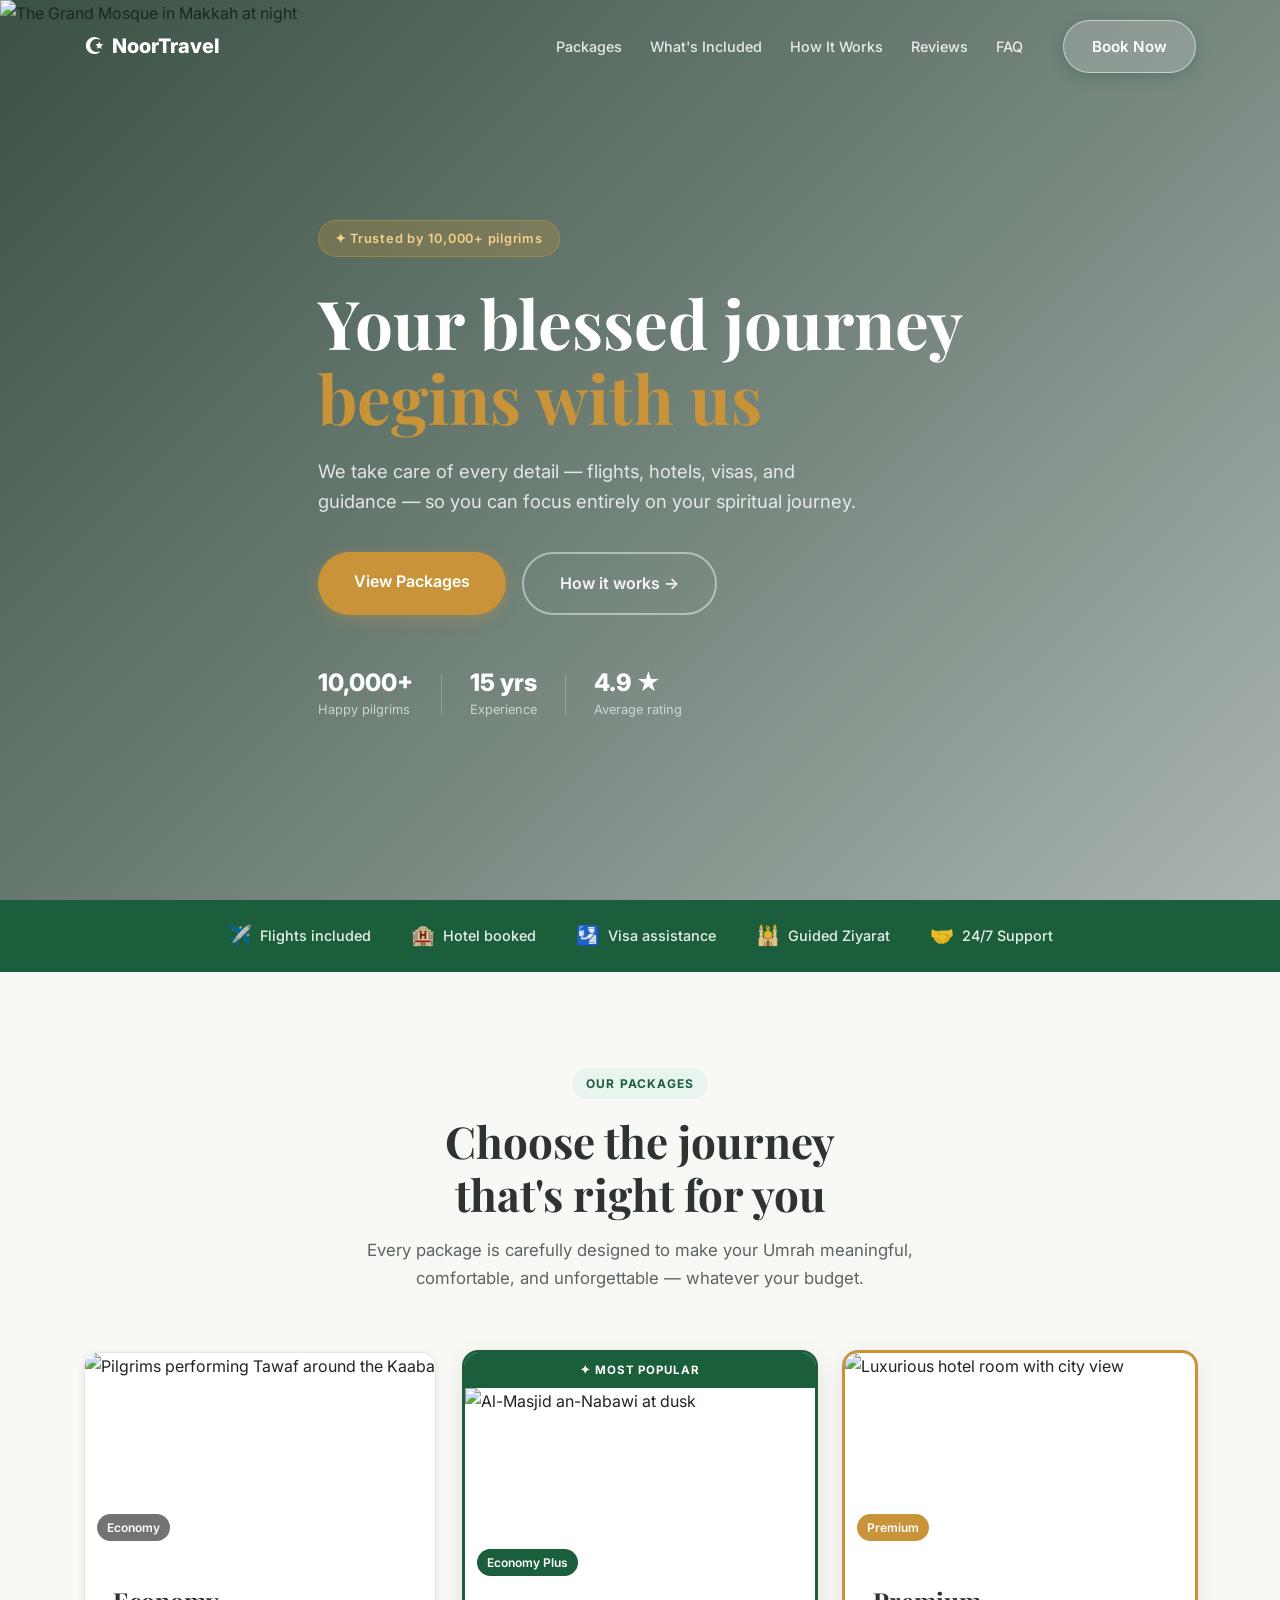
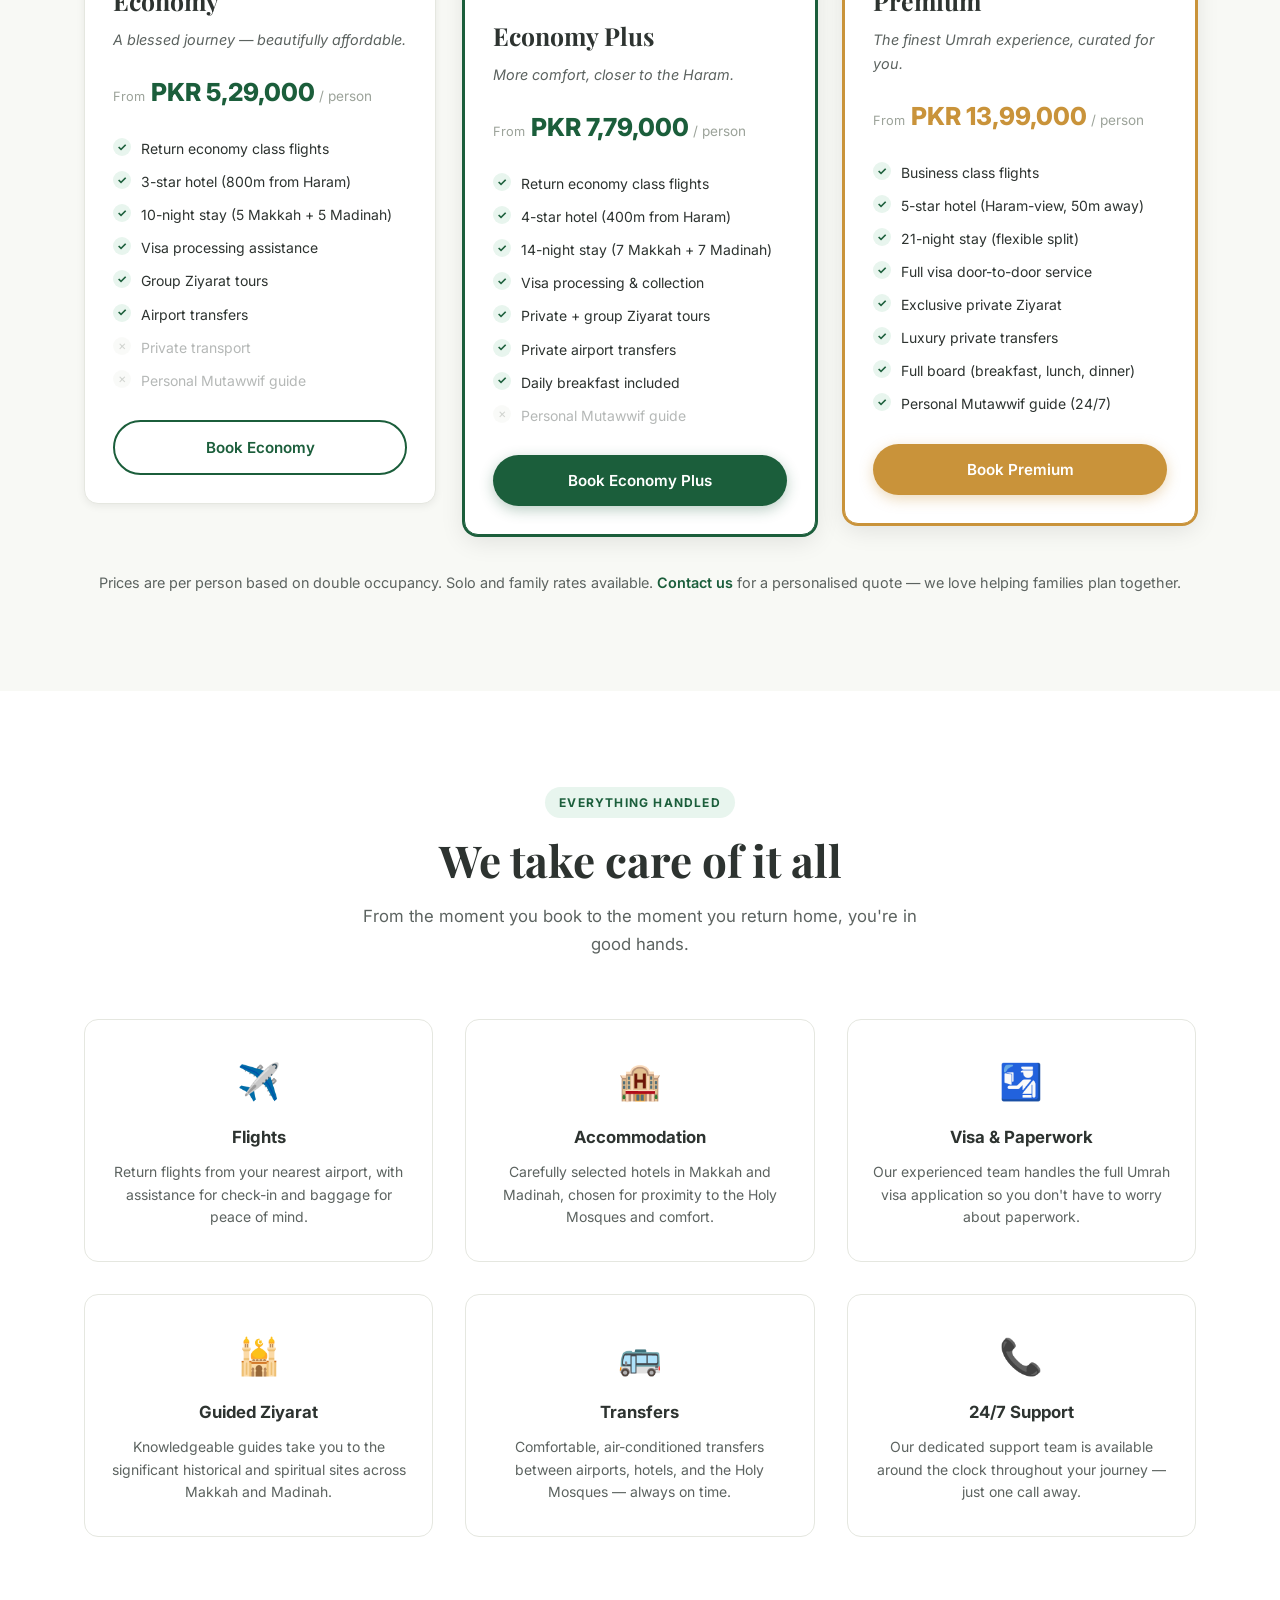
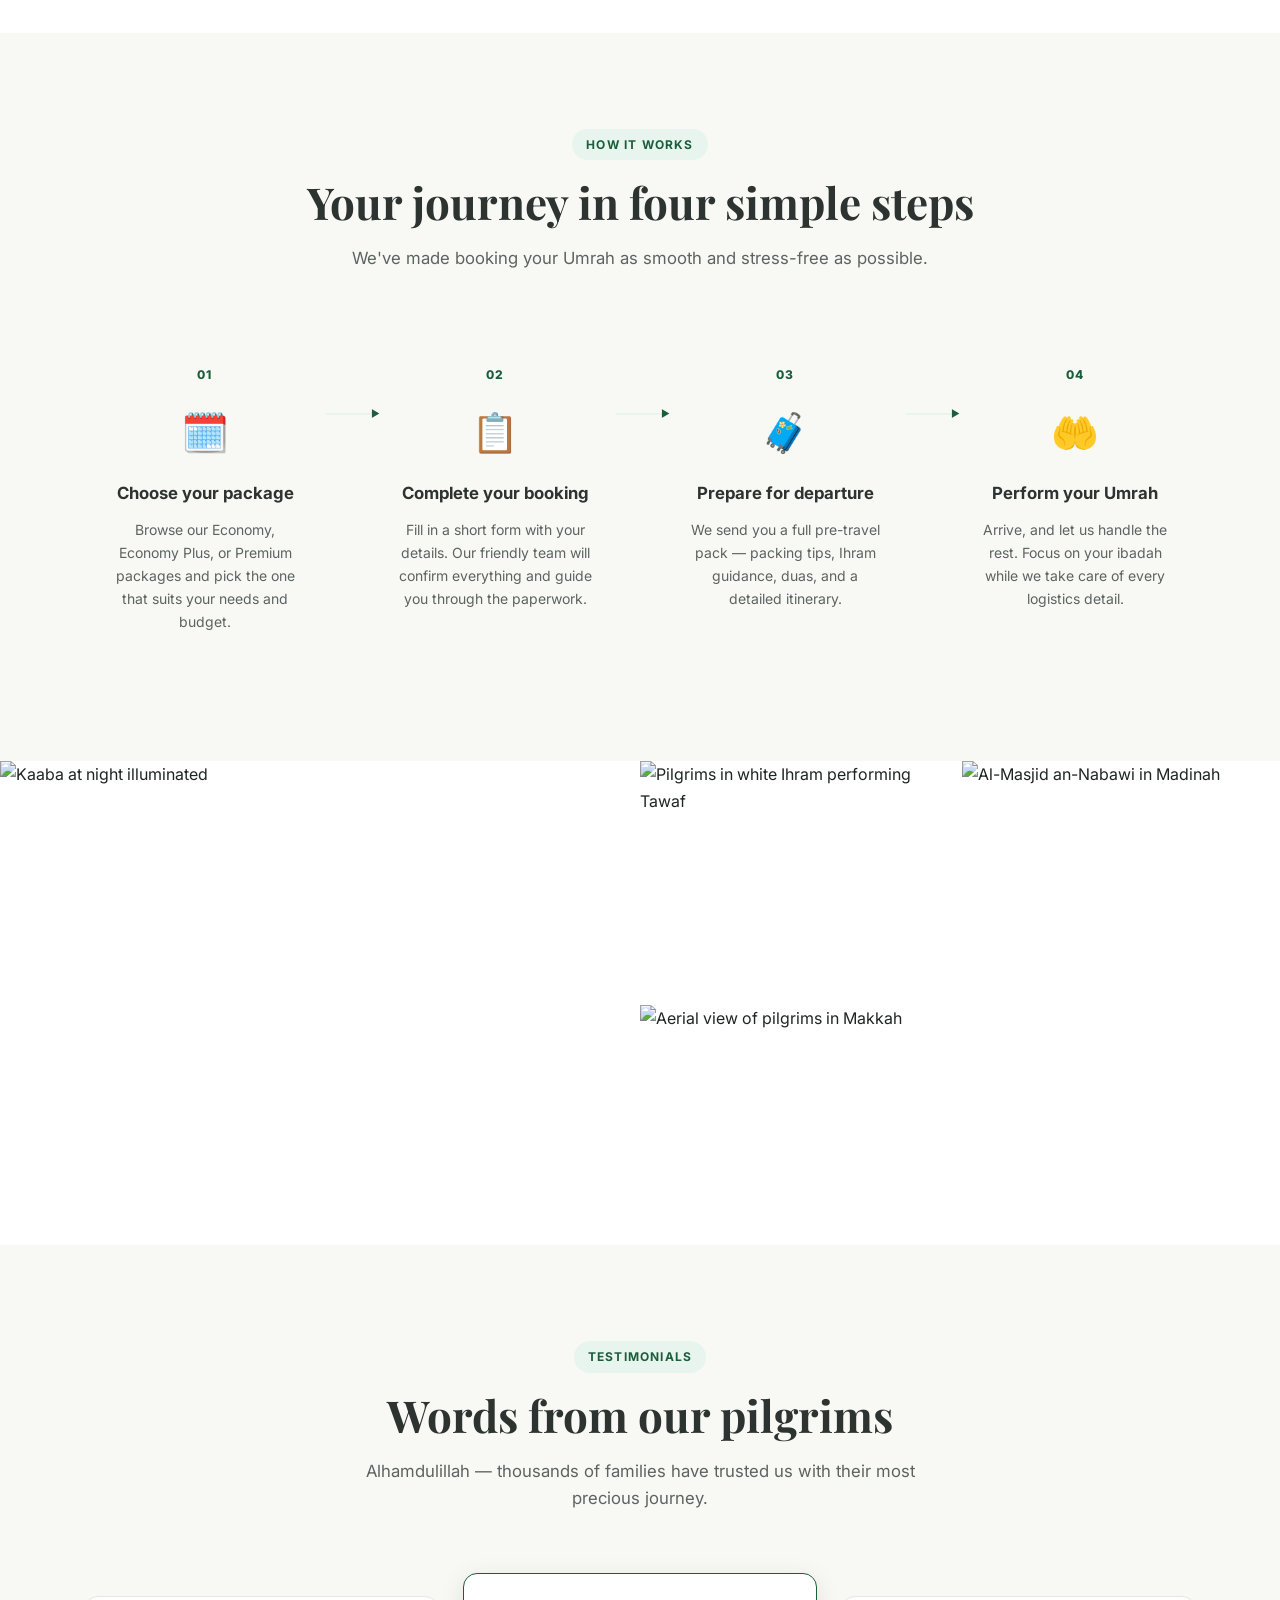
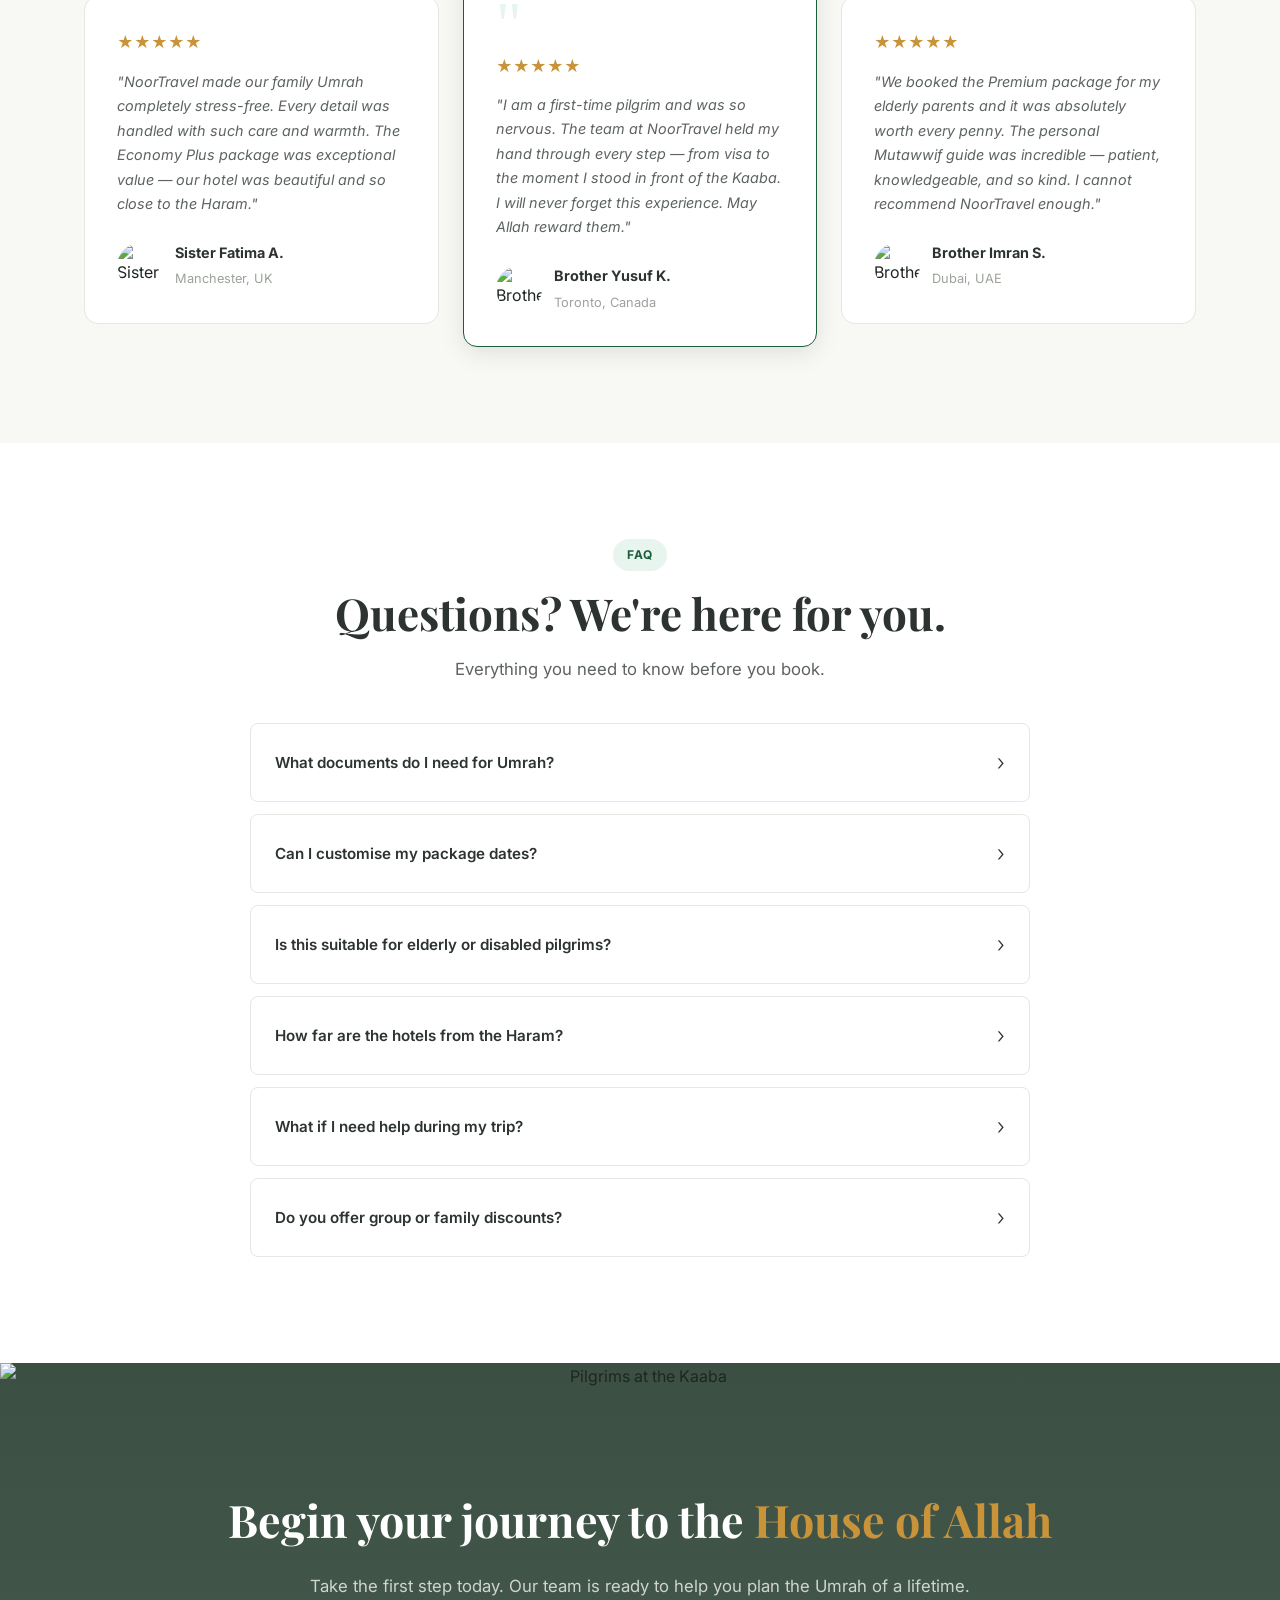
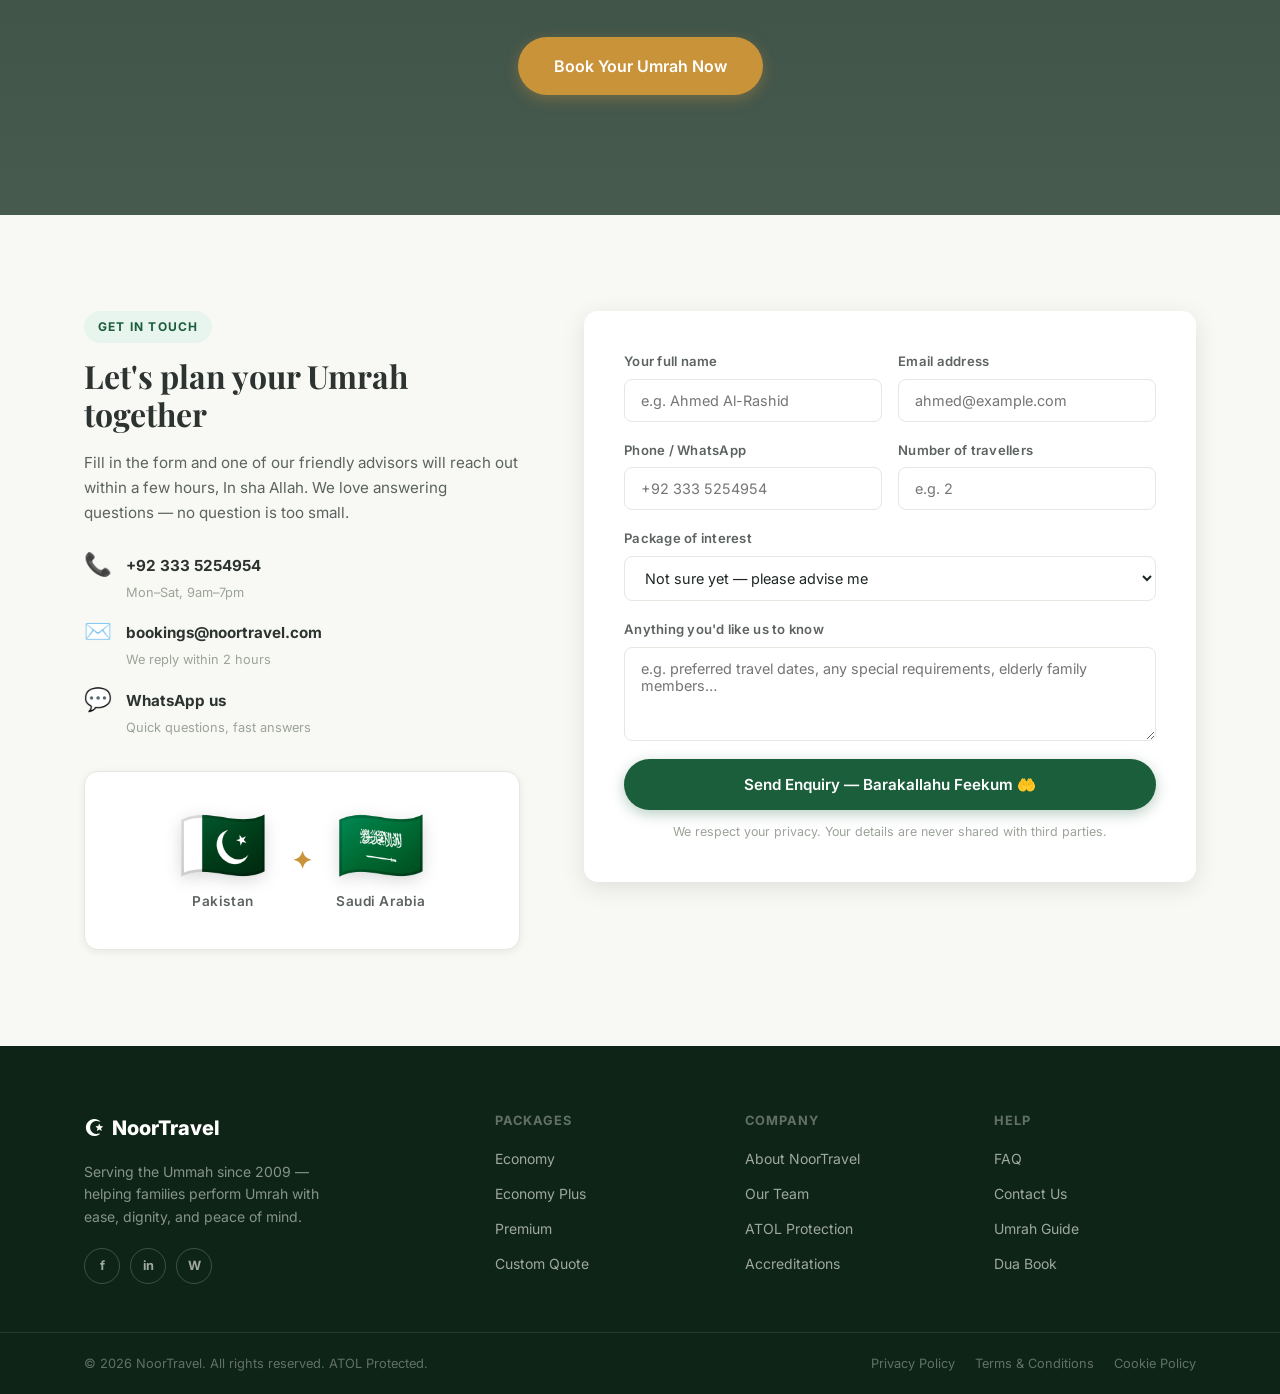
==== index.html @ 915b8c5a "Replace contact image with Pakistani and Saudi flag display https://claude.ai/code/session_01D6C2UbY" ====
<!DOCTYPE html>
<html lang="en">
<head>
  <meta charset="UTF-8" />
  <meta name="viewport" content="width=device-width, initial-scale=1.0" />
  <title>NoorTravel — Umrah Packages</title>
  <link rel="stylesheet" href="styles.css" />
  <link rel="preconnect" href="https://fonts.googleapis.com" />
  <link href="https://fonts.googleapis.com/css2?family=Inter:wght@300;400;500;600;700;800&family=Playfair+Display:wght@600;700&display=swap" rel="stylesheet" />
</head>
<body>

  <!-- ── NAVIGATION ── -->
  <header class="nav-wrapper" id="navbar">
    <nav class="nav container">
      <a href="#" class="logo">
        <span class="logo-icon">☪</span>
        <span class="logo-text">NoorTravel</span>
      </a>
      <ul class="nav-links" id="nav-links">
        <li><a href="#packages">Packages</a></li>
        <li><a href="#included">What's Included</a></li>
        <li><a href="#how-it-works">How It Works</a></li>
        <li><a href="#testimonials">Reviews</a></li>
        <li><a href="#faq">FAQ</a></li>
      </ul>
      <a href="#contact" class="btn btn-primary nav-cta">Book Now</a>
      <button class="hamburger" id="hamburger" aria-label="Open menu">
        <span></span><span></span><span></span>
      </button>
    </nav>
  </header>

  <!-- ── HERO ── -->
  <section class="hero">
    <div class="hero-overlay"></div>
    <img
      src="https://images.unsplash.com/photo-1564769625905-50e93615e769?w=1600&auto=format&fit=crop&q=85"
      alt="The Grand Mosque in Makkah at night"
      class="hero-bg-img"
    />
    <div class="container hero-content">
      <div class="hero-badge">✦ Trusted by 10,000+ pilgrims</div>
      <h1 class="hero-title">
        Your blessed journey <br />
        <span class="gold-text">begins with us</span>
      </h1>
      <p class="hero-sub">
        We take care of every detail — flights, hotels, visas, and guidance —
        so you can focus entirely on your spiritual journey.
      </p>
      <div class="hero-actions">
        <a href="#packages" class="btn btn-gold btn-large">View Packages</a>
        <a href="#how-it-works" class="btn btn-ghost-white btn-large">How it works →</a>
      </div>
      <div class="hero-stats">
        <div class="stat">
          <strong>10,000+</strong>
          <span>Happy pilgrims</span>
        </div>
        <div class="stat-divider"></div>
        <div class="stat">
          <strong>15 yrs</strong>
          <span>Experience</span>
        </div>
        <div class="stat-divider"></div>
        <div class="stat">
          <strong>4.9 ★</strong>
          <span>Average rating</span>
        </div>
      </div>
    </div>
  </section>

  <!-- ── REASSURANCE STRIP ── -->
  <div class="reassurance-bar">
    <div class="container reassurance-inner">
      <div class="r-item">
        <span class="r-icon">✈️</span>
        <span>Flights included</span>
      </div>
      <div class="r-item">
        <span class="r-icon">🏨</span>
        <span>Hotel booked</span>
      </div>
      <div class="r-item">
        <span class="r-icon">🛂</span>
        <span>Visa assistance</span>
      </div>
      <div class="r-item">
        <span class="r-icon">🕌</span>
        <span>Guided Ziyarat</span>
      </div>
      <div class="r-item">
        <span class="r-icon">🤝</span>
        <span>24/7 Support</span>
      </div>
    </div>
  </div>

  <!-- ── PACKAGES ── -->
  <section id="packages" class="section packages-section">
    <div class="container">
      <div class="section-header">
        <div class="section-badge">Our Packages</div>
        <h2 class="section-title">Choose the journey <br />that's right for you</h2>
        <p class="section-sub">
          Every package is carefully designed to make your Umrah meaningful,
          comfortable, and unforgettable — whatever your budget.
        </p>
      </div>

      <div class="cards">

        <!-- ECONOMY -->
        <div class="card" id="economy-card">
          <div class="card-image-wrap">
            <img
              src="https://images.unsplash.com/photo-1537944434965-cf4679d1a598?w=700&auto=format&fit=crop&q=80"
              alt="Pilgrims performing Tawaf around the Kaaba"
              class="card-img"
            />
            <div class="card-img-label">Economy</div>
          </div>
          <div class="card-body">
            <h3 class="plan-name">Economy</h3>
            <p class="plan-tagline">A blessed journey — beautifully affordable.</p>
            <div class="price-wrap">
              <span class="price-from">From</span>
              <span class="price">PKR 5,29,000</span>
              <span class="price-per">/ person</span>
            </div>
            <ul class="features">
              <li class="feat feat-yes">Return economy class flights</li>
              <li class="feat feat-yes">3-star hotel (800m from Haram)</li>
              <li class="feat feat-yes">10-night stay (5 Makkah + 5 Madinah)</li>
              <li class="feat feat-yes">Visa processing assistance</li>
              <li class="feat feat-yes">Group Ziyarat tours</li>
              <li class="feat feat-yes">Airport transfers</li>
              <li class="feat feat-no">Private transport</li>
              <li class="feat feat-no">Personal Mutawwif guide</li>
            </ul>
            <a href="#contact" class="btn btn-outline btn-full" data-plan="Economy">Book Economy</a>
          </div>
        </div>

        <!-- ECONOMY PLUS -->
        <div class="card card-popular" id="economy-plus-card">
          <div class="popular-badge">✦ Most Popular</div>
          <div class="card-image-wrap">
            <img
              src="https://images.unsplash.com/photo-1542816417-0983c9c9ad53?w=700&auto=format&fit=crop&q=80"
              alt="Al-Masjid an-Nabawi at dusk"
              class="card-img"
            />
            <div class="card-img-label popular-label">Economy Plus</div>
          </div>
          <div class="card-body">
            <h3 class="plan-name">Economy Plus</h3>
            <p class="plan-tagline">More comfort, closer to the Haram.</p>
            <div class="price-wrap">
              <span class="price-from">From</span>
              <span class="price">PKR 7,79,000</span>
              <span class="price-per">/ person</span>
            </div>
            <ul class="features">
              <li class="feat feat-yes">Return economy class flights</li>
              <li class="feat feat-yes">4-star hotel (400m from Haram)</li>
              <li class="feat feat-yes">14-night stay (7 Makkah + 7 Madinah)</li>
              <li class="feat feat-yes">Visa processing &amp; collection</li>
              <li class="feat feat-yes">Private + group Ziyarat tours</li>
              <li class="feat feat-yes">Private airport transfers</li>
              <li class="feat feat-yes">Daily breakfast included</li>
              <li class="feat feat-no">Personal Mutawwif guide</li>
            </ul>
            <a href="#contact" class="btn btn-primary btn-full" data-plan="Economy Plus">Book Economy Plus</a>
          </div>
        </div>

        <!-- PREMIUM -->
        <div class="card card-premium" id="premium-card">
          <div class="card-image-wrap">
            <img
              src="https://images.unsplash.com/photo-1551041782-3de99c6ade45?w=700&auto=format&fit=crop&q=80"
              alt="Luxurious hotel room with city view"
              class="card-img"
            />
            <div class="card-img-label premium-label">Premium</div>
          </div>
          <div class="card-body">
            <h3 class="plan-name">Premium</h3>
            <p class="plan-tagline">The finest Umrah experience, curated for you.</p>
            <div class="price-wrap">
              <span class="price-from">From</span>
              <span class="price gold-text">PKR 13,99,000</span>
              <span class="price-per">/ person</span>
            </div>
            <ul class="features">
              <li class="feat feat-yes">Business class flights</li>
              <li class="feat feat-yes">5-star hotel (Haram-view, 50m away)</li>
              <li class="feat feat-yes">21-night stay (flexible split)</li>
              <li class="feat feat-yes">Full visa door-to-door service</li>
              <li class="feat feat-yes">Exclusive private Ziyarat</li>
              <li class="feat feat-yes">Luxury private transfers</li>
              <li class="feat feat-yes">Full board (breakfast, lunch, dinner)</li>
              <li class="feat feat-yes">Personal Mutawwif guide (24/7)</li>
            </ul>
            <a href="#contact" class="btn btn-gold btn-full" data-plan="Premium">Book Premium</a>
          </div>
        </div>

      </div><!-- /cards -->

      <p class="cards-footnote">
        Prices are per person based on double occupancy. Solo and family rates available.
        <a href="#contact">Contact us</a> for a personalised quote — we love helping families plan together.
      </p>
    </div>
  </section>

  <!-- ── WHAT'S INCLUDED ── -->
  <section id="included" class="section included-section">
    <div class="container">
      <div class="section-header">
        <div class="section-badge">Everything Handled</div>
        <h2 class="section-title">We take care of it all</h2>
        <p class="section-sub">From the moment you book to the moment you return home, you're in good hands.</p>
      </div>
      <div class="included-grid">
        <div class="included-item">
          <div class="inc-icon">✈️</div>
          <h4>Flights</h4>
          <p>Return flights from your nearest airport, with assistance for check-in and baggage for peace of mind.</p>
        </div>
        <div class="included-item">
          <div class="inc-icon">🏨</div>
          <h4>Accommodation</h4>
          <p>Carefully selected hotels in Makkah and Madinah, chosen for proximity to the Holy Mosques and comfort.</p>
        </div>
        <div class="included-item">
          <div class="inc-icon">🛂</div>
          <h4>Visa &amp; Paperwork</h4>
          <p>Our experienced team handles the full Umrah visa application so you don't have to worry about paperwork.</p>
        </div>
        <div class="included-item">
          <div class="inc-icon">🕌</div>
          <h4>Guided Ziyarat</h4>
          <p>Knowledgeable guides take you to the significant historical and spiritual sites across Makkah and Madinah.</p>
        </div>
        <div class="included-item">
          <div class="inc-icon">🚌</div>
          <h4>Transfers</h4>
          <p>Comfortable, air-conditioned transfers between airports, hotels, and the Holy Mosques — always on time.</p>
        </div>
        <div class="included-item">
          <div class="inc-icon">📞</div>
          <h4>24/7 Support</h4>
          <p>Our dedicated support team is available around the clock throughout your journey — just one call away.</p>
        </div>
      </div>
    </div>
  </section>

  <!-- ── HOW IT WORKS ── -->
  <section id="how-it-works" class="section hiw-section">
    <div class="container">
      <div class="section-header">
        <div class="section-badge">How It Works</div>
        <h2 class="section-title">Your journey in four simple steps</h2>
        <p class="section-sub">We've made booking your Umrah as smooth and stress-free as possible.</p>
      </div>
      <div class="steps">
        <div class="step">
          <div class="step-num">01</div>
          <div class="step-icon-wrap">🗓️</div>
          <h3>Choose your package</h3>
          <p>Browse our Economy, Economy Plus, or Premium packages and pick the one that suits your needs and budget.</p>
        </div>
        <div class="step-connector"></div>
        <div class="step">
          <div class="step-num">02</div>
          <div class="step-icon-wrap">📋</div>
          <h3>Complete your booking</h3>
          <p>Fill in a short form with your details. Our friendly team will confirm everything and guide you through the paperwork.</p>
        </div>
        <div class="step-connector"></div>
        <div class="step">
          <div class="step-num">03</div>
          <div class="step-icon-wrap">🧳</div>
          <h3>Prepare for departure</h3>
          <p>We send you a full pre-travel pack — packing tips, Ihram guidance, duas, and a detailed itinerary.</p>
        </div>
        <div class="step-connector"></div>
        <div class="step">
          <div class="step-num">04</div>
          <div class="step-icon-wrap">🤲</div>
          <h3>Perform your Umrah</h3>
          <p>Arrive, and let us handle the rest. Focus on your ibadah while we take care of every logistics detail.</p>
        </div>
      </div>
    </div>
  </section>

  <!-- ── PHOTO GALLERY ── -->
  <section class="gallery-section">
    <div class="gallery-grid">
      <div class="gallery-item g-tall">
        <img src="https://images.unsplash.com/photo-1564769625905-50e93615e769?w=800&auto=format&fit=crop&q=80" alt="Kaaba at night illuminated" />
        <div class="gallery-caption">Al-Masjid Al-Haram, Makkah</div>
      </div>
      <div class="gallery-item">
        <img src="https://images.unsplash.com/photo-1566888596782-c7f41cc184c5?w=600&auto=format&fit=crop&q=80" alt="Pilgrims in white Ihram performing Tawaf" />
        <div class="gallery-caption">Tawaf around the Kaaba</div>
      </div>
      <div class="gallery-item">
        <img src="https://images.unsplash.com/photo-1542816417-0983c9c9ad53?w=600&auto=format&fit=crop&q=80" alt="Al-Masjid an-Nabawi in Madinah" />
        <div class="gallery-caption">Al-Masjid an-Nabawi, Madinah</div>
      </div>
      <div class="gallery-item g-wide">
        <img src="https://images.unsplash.com/photo-1532375810709-75b1da00537c?w=900&auto=format&fit=crop&q=80" alt="Aerial view of pilgrims in Makkah" />
        <div class="gallery-caption">The sacred city of Makkah</div>
      </div>
    </div>
  </section>

  <!-- ── TESTIMONIALS ── -->
  <section id="testimonials" class="section testimonials-section">
    <div class="container">
      <div class="section-header">
        <div class="section-badge">Testimonials</div>
        <h2 class="section-title">Words from our pilgrims</h2>
        <p class="section-sub">Alhamdulillah — thousands of families have trusted us with their most precious journey.</p>
      </div>
      <div class="testimonials">
        <div class="testimonial">
          <div class="stars">★★★★★</div>
          <p>"NoorTravel made our family Umrah completely stress-free. Every detail was handled with such care and warmth. The Economy Plus package was exceptional value — our hotel was beautiful and so close to the Haram."</p>
          <div class="t-author">
            <img src="https://i.pravatar.cc/60?img=47" alt="Sister Fatima A." class="t-avatar" />
            <div>
              <strong>Sister Fatima A.</strong>
              <span>Manchester, UK</span>
            </div>
          </div>
        </div>
        <div class="testimonial testimonial-featured">
          <div class="quote-mark">"</div>
          <div class="stars">★★★★★</div>
          <p>"I am a first-time pilgrim and was so nervous. The team at NoorTravel held my hand through every step — from visa to the moment I stood in front of the Kaaba. I will never forget this experience. May Allah reward them."</p>
          <div class="t-author">
            <img src="https://i.pravatar.cc/60?img=60" alt="Brother Yusuf K." class="t-avatar" />
            <div>
              <strong>Brother Yusuf K.</strong>
              <span>Toronto, Canada</span>
            </div>
          </div>
        </div>
        <div class="testimonial">
          <div class="stars">★★★★★</div>
          <p>"We booked the Premium package for my elderly parents and it was absolutely worth every penny. The personal Mutawwif guide was incredible — patient, knowledgeable, and so kind. I cannot recommend NoorTravel enough."</p>
          <div class="t-author">
            <img src="https://i.pravatar.cc/60?img=15" alt="Brother Imran S." class="t-avatar" />
            <div>
              <strong>Brother Imran S.</strong>
              <span>Dubai, UAE</span>
            </div>
          </div>
        </div>
      </div>
    </div>
  </section>

  <!-- ── FAQ ── -->
  <section id="faq" class="section faq-section">
    <div class="container faq-container">
      <div class="section-header">
        <div class="section-badge">FAQ</div>
        <h2 class="section-title">Questions? We're here for you.</h2>
        <p class="section-sub">Everything you need to know before you book.</p>
      </div>
      <div class="faqs">
        <div class="faq-item">
          <button class="faq-q" aria-expanded="false">
            What documents do I need for Umrah?
            <span class="faq-chevron">›</span>
          </button>
          <div class="faq-a">
            <p>You will need a valid passport (at least 6 months validity), a completed Umrah visa application, passport-sized photographs, and proof of vaccination. Our team will guide you through exactly what's required and assist with the full application process.</p>
          </div>
        </div>
        <div class="faq-item">
          <button class="faq-q" aria-expanded="false">
            Can I customise my package dates?
            <span class="faq-chevron">›</span>
          </button>
          <div class="faq-a">
            <p>Absolutely! We offer departures throughout the year. Simply contact us with your preferred dates and we'll tailor the package to suit your schedule. We can also adjust the duration of your stay in Makkah and Madinah.</p>
          </div>
        </div>
        <div class="faq-item">
          <button class="faq-q" aria-expanded="false">
            Is this suitable for elderly or disabled pilgrims?
            <span class="faq-chevron">›</span>
          </button>
          <div class="faq-a">
            <p>Yes, very much so. We have extensive experience supporting elderly and disabled pilgrims. Our Premium package includes a personal Mutawwif guide and private wheelchair-accessible transport. Please let us know your requirements when booking and we will make every arrangement needed.</p>
          </div>
        </div>
        <div class="faq-item">
          <button class="faq-q" aria-expanded="false">
            How far are the hotels from the Haram?
            <span class="faq-chevron">›</span>
          </button>
          <div class="faq-a">
            <p>Economy hotels are within 800m of the Haram, Economy Plus within 400m, and Premium hotels are directly adjacent to the Haram — some with views of the Kaaba. We carefully select accommodation to make your journey as easy as possible.</p>
          </div>
        </div>
        <div class="faq-item">
          <button class="faq-q" aria-expanded="false">
            What if I need help during my trip?
            <span class="faq-chevron">›</span>
          </button>
          <div class="faq-a">
            <p>Our support team is available 24/7 throughout your entire journey. You'll have a dedicated contact number before departure. Whether it's a question about your itinerary or an urgent matter, we are always just a call away.</p>
          </div>
        </div>
        <div class="faq-item">
          <button class="faq-q" aria-expanded="false">
            Do you offer group or family discounts?
            <span class="faq-chevron">›</span>
          </button>
          <div class="faq-a">
            <p>Yes! Groups of 5 or more receive a 10% discount, and we offer special family rates for children. We love helping families perform Umrah together — contact us and we'll put together a personalised group quote for you.</p>
          </div>
        </div>
      </div>
    </div>
  </section>

  <!-- ── CTA BANNER ── -->
  <section class="cta-banner">
    <div class="cta-overlay"></div>
    <img
      src="https://images.unsplash.com/photo-1537944434965-cf4679d1a598?w=1600&auto=format&fit=crop&q=70"
      alt="Pilgrims at the Kaaba"
      class="cta-bg-img"
    />
    <div class="container cta-inner">
      <h2>Begin your journey to the <span class="gold-text">House of Allah</span></h2>
      <p>Take the first step today. Our team is ready to help you plan the Umrah of a lifetime.</p>
      <a href="#contact" class="btn btn-gold btn-large">Book Your Umrah Now</a>
    </div>
  </section>

  <!-- ── CONTACT ── -->
  <section id="contact" class="section contact-section">
    <div class="container contact-wrap">
      <div class="contact-info">
        <div class="section-badge">Get In Touch</div>
        <h2 class="section-title">Let's plan your Umrah together</h2>
        <p>Fill in the form and one of our friendly advisors will reach out within a few hours, In sha Allah. We love answering questions — no question is too small.</p>
        <ul class="contact-details">
          <li>
            <span class="c-icon">📞</span>
            <div><strong>+92 333 5254954</strong><small>Mon–Sat, 9am–7pm</small></div>
          </li>
          <li>
            <span class="c-icon">✉️</span>
            <div><strong>bookings@noortravel.com</strong><small>We reply within 2 hours</small></div>
          </li>
          <li>
            <span class="c-icon">💬</span>
            <div><strong>WhatsApp us</strong><small>Quick questions, fast answers</small></div>
          </li>
        </ul>
        <div class="flags-wrap">
          <div class="flag-card">
            <span class="flag-emoji">🇵🇰</span>
            <span class="flag-label">Pakistan</span>
          </div>
          <div class="flags-connector">✦</div>
          <div class="flag-card">
            <span class="flag-emoji">🇸🇦</span>
            <span class="flag-label">Saudi Arabia</span>
          </div>
        </div>
      </div>
      <form class="contact-form" id="contact-form" novalidate>
        <div class="form-row">
          <div class="form-group">
            <label for="name">Your full name</label>
            <input type="text" id="name" name="name" placeholder="e.g. Ahmed Al-Rashid" required />
          </div>
          <div class="form-group">
            <label for="email">Email address</label>
            <input type="email" id="email" name="email" placeholder="ahmed@example.com" required />
          </div>
        </div>
        <div class="form-row">
          <div class="form-group">
            <label for="phone">Phone / WhatsApp</label>
            <input type="tel" id="phone" name="phone" placeholder="+92 333 5254954" />
          </div>
          <div class="form-group">
            <label for="travellers">Number of travellers</label>
            <input type="number" id="travellers" name="travellers" min="1" placeholder="e.g. 2" />
          </div>
        </div>
        <div class="form-group">
          <label for="plan">Package of interest</label>
          <select id="plan" name="plan">
            <option value="">Not sure yet — please advise me</option>
            <option value="economy">Economy</option>
            <option value="economy-plus">Economy Plus</option>
            <option value="premium">Premium</option>
          </select>
        </div>
        <div class="form-group">
          <label for="message">Anything you'd like us to know</label>
          <textarea id="message" name="message" rows="4" placeholder="e.g. preferred travel dates, any special requirements, elderly family members…"></textarea>
        </div>
        <button type="submit" class="btn btn-primary btn-full">
          Send Enquiry — Barakallahu Feekum 🤲
        </button>
        <div class="form-success" id="form-success" hidden>
          <span>✅</span> JazakAllahu Khayran! We've received your enquiry and will be in touch very soon, In sha Allah.
        </div>
        <p class="form-note">We respect your privacy. Your details are never shared with third parties.</p>
      </form>
    </div>
  </section>

  <!-- ── FOOTER ── -->
  <footer class="footer">
    <div class="container footer-inner">
      <div class="footer-brand">
        <a href="#" class="logo logo-light">
          <span class="logo-icon">☪</span>
          <span class="logo-text">NoorTravel</span>
        </a>
        <p>Serving the Ummah since 2009 — helping families perform Umrah with ease, dignity, and peace of mind.</p>
        <div class="footer-socials">
          <a href="#" aria-label="Facebook">f</a>
          <a href="#" aria-label="Instagram">in</a>
          <a href="#" aria-label="WhatsApp">W</a>
        </div>
      </div>
      <div class="footer-links">
        <div class="footer-col">
          <strong>Packages</strong>
          <a href="#packages">Economy</a>
          <a href="#packages">Economy Plus</a>
          <a href="#packages">Premium</a>
          <a href="#contact">Custom Quote</a>
        </div>
        <div class="footer-col">
          <strong>Company</strong>
          <a href="#">About NoorTravel</a>
          <a href="#">Our Team</a>
          <a href="#">ATOL Protection</a>
          <a href="#">Accreditations</a>
        </div>
        <div class="footer-col">
          <strong>Help</strong>
          <a href="#faq">FAQ</a>
          <a href="#contact">Contact Us</a>
          <a href="#">Umrah Guide</a>
          <a href="#">Dua Book</a>
        </div>
      </div>
    </div>
    <div class="footer-bottom">
      <div class="container footer-bottom-inner">
        <p>© 2026 NoorTravel. All rights reserved. ATOL Protected.</p>
        <div class="footer-legal">
          <a href="#">Privacy Policy</a>
          <a href="#">Terms &amp; Conditions</a>
          <a href="#">Cookie Policy</a>
        </div>
      </div>
    </div>
  </footer>

  <script src="app.js"></script>
</body>
</html>
---- styles.css ----
/* ── RESET & BASE ── */
*, *::before, *::after { box-sizing: border-box; margin: 0; padding: 0; }

:root {
  --green:       #1b5e3b;
  --green-mid:   #247a4e;
  --green-light: #e8f5ee;
  --gold:        #c9933a;
  --gold-dark:   #a87730;
  --gold-light:  #fdf3e0;
  --white:       #ffffff;
  --off-white:   #f8f9f5;
  --gray-100:    #f3f4f0;
  --gray-200:    #e5e7e0;
  --gray-400:    #9ca39a;
  --gray-600:    #5c6360;
  --gray-800:    #2d3330;
  --text:        #1e2622;
  --radius:      14px;
  --radius-sm:   8px;
  --shadow-sm:   0 2px 8px rgba(0,0,0,.07);
  --shadow-md:   0 6px 24px rgba(0,0,0,.10);
  --shadow-lg:   0 16px 48px rgba(0,0,0,.14);
  --transition:  .25s ease;
}

html { scroll-behavior: smooth; }

body {
  font-family: 'Inter', sans-serif;
  color: var(--text);
  background: var(--white);
  line-height: 1.65;
  -webkit-font-smoothing: antialiased;
}

img { display: block; max-width: 100%; }
a  { color: inherit; text-decoration: none; }
ul { list-style: none; }
button { cursor: pointer; border: none; background: none; font: inherit; }

.container {
  max-width: 1160px;
  margin-inline: auto;
  padding-inline: 24px;
}

.section { padding: 96px 0; }

/* ── TYPOGRAPHY ── */
.section-header { text-align: center; margin-bottom: 60px; }
.section-badge  {
  display: inline-block;
  background: var(--green-light);
  color: var(--green);
  font-size: .75rem;
  font-weight: 700;
  letter-spacing: .1em;
  text-transform: uppercase;
  padding: 6px 14px;
  border-radius: 999px;
  margin-bottom: 16px;
}
.section-title {
  font-family: 'Playfair Display', serif;
  font-size: clamp(2rem, 4vw, 2.75rem);
  line-height: 1.2;
  color: var(--gray-800);
  margin-bottom: 16px;
}
.section-sub {
  font-size: 1.05rem;
  color: var(--gray-600);
  max-width: 580px;
  margin-inline: auto;
}
.gold-text { color: var(--gold); }

/* ── BUTTONS ── */
.btn {
  display: inline-block;
  padding: 13px 28px;
  border-radius: 999px;
  font-weight: 600;
  font-size: .95rem;
  transition: var(--transition);
  white-space: nowrap;
}
.btn-large { padding: 16px 36px; font-size: 1rem; }
.btn-full  { width: 100%; text-align: center; display: block; }

.btn-primary {
  background: var(--green);
  color: var(--white);
  box-shadow: 0 4px 14px rgba(27,94,59,.3);
}
.btn-primary:hover { background: var(--green-mid); transform: translateY(-2px); box-shadow: 0 6px 20px rgba(27,94,59,.35); }

.btn-gold {
  background: var(--gold);
  color: var(--white);
  box-shadow: 0 4px 14px rgba(201,147,58,.35);
}
.btn-gold:hover { background: var(--gold-dark); transform: translateY(-2px); box-shadow: 0 6px 20px rgba(201,147,58,.4); }

.btn-outline {
  border: 2px solid var(--green);
  color: var(--green);
  background: transparent;
}
.btn-outline:hover { background: var(--green); color: var(--white); }

.btn-ghost-white {
  color: rgba(255,255,255,.92);
  border: 2px solid rgba(255,255,255,.45);
}
.btn-ghost-white:hover { background: rgba(255,255,255,.15); border-color: rgba(255,255,255,.7); }

.btn-white {
  background: var(--white);
  color: var(--green);
  font-weight: 700;
}
.btn-white:hover { background: var(--gold-light); transform: translateY(-2px); }

/* ── NAVIGATION ── */
.nav-wrapper {
  position: fixed;
  top: 0; left: 0; right: 0;
  z-index: 1000;
  transition: background var(--transition), box-shadow var(--transition);
  padding: 4px 0;
}
.nav-wrapper.scrolled {
  background: rgba(255,255,255,.97);
  backdrop-filter: blur(12px);
  box-shadow: var(--shadow-sm);
}
.nav {
  display: flex;
  align-items: center;
  gap: 32px;
  padding-top: 16px;
  padding-bottom: 16px;
}
.logo {
  display: flex;
  align-items: center;
  gap: 8px;
  font-weight: 800;
  font-size: 1.25rem;
  color: var(--white);
  transition: color var(--transition);
}
.nav-wrapper.scrolled .logo { color: var(--green); }
.logo-icon { font-size: 1.4rem; }

.nav-links {
  display: flex;
  gap: 28px;
  margin-left: auto;
  list-style: none;
}
.nav-links a {
  font-size: .9rem;
  font-weight: 500;
  color: rgba(255,255,255,.85);
  transition: color var(--transition);
}
.nav-links a:hover { color: var(--white); }
.nav-wrapper.scrolled .nav-links a { color: var(--gray-600); }
.nav-wrapper.scrolled .nav-links a:hover { color: var(--green); }

.nav-cta { margin-left: 8px; }
.nav-wrapper:not(.scrolled) .nav-cta {
  background: rgba(255,255,255,.18);
  border: 1.5px solid rgba(255,255,255,.5);
  color: var(--white);
}
.nav-wrapper:not(.scrolled) .nav-cta:hover { background: rgba(255,255,255,.28); }

.hamburger {
  display: none;
  flex-direction: column;
  gap: 5px;
  margin-left: auto;
}
.hamburger span {
  display: block;
  width: 24px; height: 2px;
  background: var(--white);
  border-radius: 2px;
  transition: var(--transition);
}
.nav-wrapper.scrolled .hamburger span { background: var(--green); }

/* ── HERO ── */
.hero {
  position: relative;
  min-height: 100vh;
  display: flex;
  align-items: center;
  overflow: hidden;
}
.hero-bg-img {
  position: absolute;
  inset: 0;
  width: 100%; height: 100%;
  object-fit: cover;
  object-position: center;
}
.hero-overlay {
  position: absolute;
  inset: 0;
  background: linear-gradient(
    135deg,
    rgba(14,43,27,.82) 0%,
    rgba(14,43,27,.55) 60%,
    rgba(14,43,27,.35) 100%
  );
}
.hero-content {
  position: relative;
  z-index: 1;
  padding-top: 120px;
  padding-bottom: 80px;
  max-width: 760px;
}
.hero-badge {
  display: inline-flex;
  align-items: center;
  gap: 8px;
  background: rgba(201,147,58,.25);
  border: 1px solid rgba(201,147,58,.5);
  color: #f5d08a;
  font-size: .8rem;
  font-weight: 600;
  letter-spacing: .06em;
  padding: 7px 16px;
  border-radius: 999px;
  margin-bottom: 28px;
}
.hero-title {
  font-family: 'Playfair Display', serif;
  font-size: clamp(2.6rem, 6vw, 4.2rem);
  line-height: 1.12;
  color: var(--white);
  margin-bottom: 20px;
}
.hero-sub {
  font-size: clamp(1rem, 1.8vw, 1.15rem);
  color: rgba(255,255,255,.82);
  max-width: 560px;
  margin-bottom: 36px;
}
.hero-actions {
  display: flex;
  gap: 16px;
  flex-wrap: wrap;
  margin-bottom: 56px;
}
.hero-stats {
  display: flex;
  align-items: center;
  gap: 28px;
  flex-wrap: wrap;
}
.stat { display: flex; flex-direction: column; }
.stat strong {
  font-size: 1.5rem;
  font-weight: 800;
  color: var(--white);
  line-height: 1;
}
.stat span { font-size: .8rem; color: rgba(255,255,255,.65); margin-top: 4px; }
.stat-divider {
  width: 1px; height: 40px;
  background: rgba(255,255,255,.25);
}

/* ── REASSURANCE BAR ── */
.reassurance-bar {
  background: var(--green);
  padding: 20px 0;
}
.reassurance-inner {
  display: flex;
  align-items: center;
  justify-content: center;
  gap: 40px;
  flex-wrap: wrap;
}
.r-item {
  display: flex;
  align-items: center;
  gap: 8px;
  color: rgba(255,255,255,.9);
  font-size: .9rem;
  font-weight: 500;
}
.r-icon { font-size: 1.2rem; }

/* ── PACKAGES ── */
.packages-section { background: var(--off-white); }

.cards {
  display: grid;
  grid-template-columns: repeat(3, 1fr);
  gap: 28px;
  align-items: start;
}

.card {
  background: var(--white);
  border-radius: var(--radius);
  overflow: hidden;
  box-shadow: var(--shadow-sm);
  border: 1.5px solid var(--gray-200);
  transition: transform var(--transition), box-shadow var(--transition);
}
.card:hover {
  transform: translateY(-6px);
  box-shadow: var(--shadow-lg);
}
.card-popular {
  border-color: var(--green);
  box-shadow: 0 0 0 2px var(--green), var(--shadow-md);
  position: relative;
}
.card-premium {
  border-color: var(--gold);
  box-shadow: 0 0 0 2px var(--gold), var(--shadow-md);
}

.popular-badge {
  background: var(--green);
  color: var(--white);
  font-size: .72rem;
  font-weight: 700;
  letter-spacing: .08em;
  text-transform: uppercase;
  text-align: center;
  padding: 8px;
}

.card-image-wrap { position: relative; }
.card-img {
  width: 100%;
  height: 200px;
  object-fit: cover;
}
.card-img-label {
  position: absolute;
  bottom: 12px; left: 12px;
  background: rgba(0,0,0,.55);
  backdrop-filter: blur(4px);
  color: var(--white);
  font-size: .75rem;
  font-weight: 600;
  padding: 4px 10px;
  border-radius: 999px;
}
.popular-label { background: var(--green); }
.premium-label { background: var(--gold); }

.card-body { padding: 28px; }

.plan-name {
  font-family: 'Playfair Display', serif;
  font-size: 1.55rem;
  color: var(--gray-800);
  margin-bottom: 6px;
}
.plan-tagline {
  font-size: .9rem;
  color: var(--gray-600);
  margin-bottom: 20px;
  font-style: italic;
}

.price-wrap {
  display: flex;
  align-items: baseline;
  gap: 4px;
  margin-bottom: 24px;
}
.price-from {
  font-size: .8rem;
  color: var(--gray-400);
  margin-right: 2px;
}
.price {
  font-size: 1.55rem;
  font-weight: 800;
  color: var(--green);
}
.card-premium .price { color: var(--gold); }
.price-per {
  font-size: .85rem;
  color: var(--gray-400);
}

.features { display: flex; flex-direction: column; gap: 10px; margin-bottom: 28px; }
.feat {
  display: flex;
  align-items: flex-start;
  gap: 10px;
  font-size: .875rem;
  color: var(--gray-600);
}
.feat::before { content: ''; flex-shrink: 0; width: 18px; height: 18px; border-radius: 50%; margin-top: 1px; }
.feat-yes { color: var(--gray-800); }
.feat-yes::before { content: '✓'; background: var(--green-light); color: var(--green); font-size: .7rem; font-weight: 700; display: flex; align-items: center; justify-content: center; }
.feat-no  { opacity: .45; }
.feat-no::before  { content: '×'; background: var(--gray-100); color: var(--gray-400); font-size: .8rem; display: flex; align-items: center; justify-content: center; }

.cards-footnote {
  text-align: center;
  margin-top: 36px;
  font-size: .9rem;
  color: var(--gray-600);
}
.cards-footnote a { color: var(--green); font-weight: 600; }
.cards-footnote a:hover { text-decoration: underline; }

/* ── WHAT'S INCLUDED ── */
.included-section { background: var(--white); }
.included-grid {
  display: grid;
  grid-template-columns: repeat(3, 1fr);
  gap: 32px;
}
.included-item {
  text-align: center;
  padding: 32px 24px;
  border-radius: var(--radius);
  border: 1.5px solid var(--gray-200);
  transition: border-color var(--transition), box-shadow var(--transition);
}
.included-item:hover {
  border-color: var(--green);
  box-shadow: var(--shadow-md);
}
.inc-icon {
  font-size: 2.2rem;
  margin-bottom: 14px;
}
.included-item h4 {
  font-size: 1.05rem;
  font-weight: 700;
  color: var(--gray-800);
  margin-bottom: 10px;
}
.included-item p {
  font-size: .875rem;
  color: var(--gray-600);
  line-height: 1.6;
}

/* ── HOW IT WORKS ── */
.hiw-section { background: var(--off-white); }
.steps {
  display: flex;
  align-items: flex-start;
  gap: 0;
}
.step {
  flex: 1;
  text-align: center;
  padding: 32px 20px;
}
.step-num {
  font-size: .75rem;
  font-weight: 800;
  letter-spacing: .12em;
  color: var(--green);
  margin-bottom: 16px;
}
.step-icon-wrap {
  font-size: 2.4rem;
  margin-bottom: 16px;
}
.step h3 {
  font-size: 1.05rem;
  font-weight: 700;
  color: var(--gray-800);
  margin-bottom: 10px;
}
.step p { font-size: .875rem; color: var(--gray-600); }
.step-connector {
  flex-shrink: 0;
  width: 48px;
  height: 2px;
  background: var(--green-light);
  margin-top: 80px;
  position: relative;
}
.step-connector::after {
  content: '▶';
  position: absolute;
  right: -6px; top: 50%;
  transform: translateY(-50%);
  font-size: .6rem;
  color: var(--green);
}

/* ── GALLERY ── */
.gallery-section { padding: 0; }
.gallery-grid {
  display: grid;
  grid-template-columns: 2fr 1fr 1fr;
  grid-template-rows: 240px 240px;
  gap: 4px;
}
.gallery-item {
  position: relative;
  overflow: hidden;
}
.gallery-item img {
  width: 100%; height: 100%;
  object-fit: cover;
  transition: transform .5s ease;
}
.gallery-item:hover img { transform: scale(1.04); }
.g-tall { grid-row: 1 / 3; }
.g-wide { grid-column: 2 / 4; }
.gallery-caption {
  position: absolute;
  bottom: 0; left: 0; right: 0;
  padding: 16px;
  background: linear-gradient(to top, rgba(0,0,0,.6), transparent);
  color: rgba(255,255,255,.9);
  font-size: .8rem;
  font-weight: 500;
  opacity: 0;
  transition: opacity var(--transition);
}
.gallery-item:hover .gallery-caption { opacity: 1; }

/* ── TESTIMONIALS ── */
.testimonials-section { background: var(--off-white); }
.testimonials {
  display: grid;
  grid-template-columns: repeat(3, 1fr);
  gap: 24px;
  align-items: center;
}
.testimonial {
  background: var(--white);
  padding: 32px;
  border-radius: var(--radius);
  border: 1.5px solid var(--gray-200);
  position: relative;
}
.testimonial-featured {
  border-color: var(--green);
  box-shadow: var(--shadow-md);
  transform: scale(1.03);
}
.quote-mark {
  font-size: 4rem;
  line-height: .6;
  color: var(--green-light);
  font-family: Georgia, serif;
  margin-bottom: 8px;
  display: block;
}
.stars { color: var(--gold); font-size: 1rem; margin-bottom: 14px; }
.testimonial p {
  font-size: .9rem;
  color: var(--gray-600);
  line-height: 1.7;
  margin-bottom: 24px;
  font-style: italic;
}
.t-author {
  display: flex;
  align-items: center;
  gap: 12px;
}
.t-avatar {
  width: 46px; height: 46px;
  border-radius: 50%;
  object-fit: cover;
  flex-shrink: 0;
}
.t-author strong { font-size: .9rem; color: var(--gray-800); display: block; }
.t-author span   { font-size: .8rem; color: var(--gray-400); }

/* ── FAQ ── */
.faq-section { background: var(--white); }
.faq-container .section-header { margin-bottom: 40px; }
.faqs {
  max-width: 780px;
  margin-inline: auto;
  display: flex;
  flex-direction: column;
  gap: 2px;
}
.faq-item {
  border: 1.5px solid var(--gray-200);
  border-radius: var(--radius-sm);
  overflow: hidden;
  margin-bottom: 10px;
}
.faq-q {
  width: 100%;
  text-align: left;
  padding: 20px 24px;
  font-size: .95rem;
  font-weight: 600;
  color: var(--gray-800);
  display: flex;
  justify-content: space-between;
  align-items: center;
  gap: 12px;
  transition: background var(--transition), color var(--transition);
}
.faq-q:hover { background: var(--green-light); color: var(--green); }
.faq-q[aria-expanded="true"] { background: var(--green-light); color: var(--green); }
.faq-chevron {
  font-size: 1.4rem;
  font-weight: 300;
  flex-shrink: 0;
  transition: transform var(--transition);
}
.faq-q[aria-expanded="true"] .faq-chevron { transform: rotate(90deg); }
.faq-a {
  max-height: 0;
  overflow: hidden;
  transition: max-height .4s ease, padding .3s ease;
  padding: 0 24px;
}
.faq-a.open {
  max-height: 300px;
  padding: 0 24px 20px;
}
.faq-a p { font-size: .9rem; color: var(--gray-600); line-height: 1.7; }

/* ── CTA BANNER ── */
.cta-banner {
  position: relative;
  padding: 120px 0;
  text-align: center;
  overflow: hidden;
}
.cta-bg-img {
  position: absolute;
  inset: 0; width: 100%; height: 100%;
  object-fit: cover;
}
.cta-overlay {
  position: absolute; inset: 0;
  background: linear-gradient(to bottom, rgba(10,35,20,.8), rgba(10,35,20,.75));
}
.cta-inner {
  position: relative;
  z-index: 1;
}
.cta-inner h2 {
  font-family: 'Playfair Display', serif;
  font-size: clamp(1.8rem, 3.5vw, 2.8rem);
  color: var(--white);
  margin-bottom: 16px;
}
.cta-inner p {
  font-size: 1.05rem;
  color: rgba(255,255,255,.75);
  margin-bottom: 36px;
}

/* ── CONTACT ── */
.contact-section { background: var(--off-white); }
.contact-wrap {
  display: grid;
  grid-template-columns: 1fr 1.3fr;
  gap: 64px;
  align-items: start;
}
.contact-info .section-badge { margin-bottom: 14px; }
.contact-info .section-title {
  font-size: clamp(1.6rem, 2.5vw, 2rem);
  margin-bottom: 16px;
  text-align: left;
}
.contact-info > p { font-size: .95rem; color: var(--gray-600); margin-bottom: 28px; }
.contact-details {
  display: flex;
  flex-direction: column;
  gap: 16px;
  margin-bottom: 32px;
}
.contact-details li {
  display: flex;
  align-items: flex-start;
  gap: 14px;
}
.c-icon { font-size: 1.4rem; flex-shrink: 0; line-height: 1; }
.contact-details strong { display: block; font-size: .95rem; color: var(--gray-800); }
.contact-details small  { font-size: .8rem; color: var(--gray-400); }
.flags-wrap {
  display: flex;
  align-items: center;
  justify-content: center;
  gap: 24px;
  background: var(--white);
  border: 1.5px solid var(--gray-200);
  border-radius: var(--radius);
  padding: 36px 24px;
  box-shadow: var(--shadow-sm);
}
.flag-card {
  display: flex;
  flex-direction: column;
  align-items: center;
  gap: 10px;
}
.flag-emoji {
  font-size: 4.5rem;
  line-height: 1;
  filter: drop-shadow(0 4px 8px rgba(0,0,0,.15));
}
.flag-label {
  font-size: .85rem;
  font-weight: 600;
  color: var(--gray-600);
  letter-spacing: .04em;
}
.flags-connector {
  font-size: 1.5rem;
  color: var(--gold);
  font-weight: 700;
}

.contact-form {
  background: var(--white);
  padding: 40px;
  border-radius: var(--radius);
  box-shadow: var(--shadow-md);
}
.form-row {
  display: grid;
  grid-template-columns: 1fr 1fr;
  gap: 16px;
}
.form-group {
  display: flex;
  flex-direction: column;
  gap: 6px;
  margin-bottom: 18px;
}
.form-group label {
  font-size: .82rem;
  font-weight: 600;
  color: var(--gray-600);
  letter-spacing: .02em;
}
.form-group input,
.form-group select,
.form-group textarea {
  padding: 12px 16px;
  border: 1.5px solid var(--gray-200);
  border-radius: var(--radius-sm);
  font-size: .9rem;
  font-family: inherit;
  color: var(--text);
  background: var(--white);
  transition: border-color var(--transition), box-shadow var(--transition);
  outline: none;
}
.form-group input:focus,
.form-group select:focus,
.form-group textarea:focus {
  border-color: var(--green);
  box-shadow: 0 0 0 3px rgba(27,94,59,.12);
}
.form-group textarea { resize: vertical; }
.form-success {
  margin-top: 16px;
  padding: 16px 20px;
  background: var(--green-light);
  border: 1.5px solid var(--green);
  border-radius: var(--radius-sm);
  color: var(--green);
  font-size: .9rem;
  font-weight: 500;
}
.form-note {
  margin-top: 12px;
  text-align: center;
  font-size: .78rem;
  color: var(--gray-400);
}

/* ── FOOTER ── */
.footer { background: #0e2416; }
.footer-inner {
  display: grid;
  grid-template-columns: 1.8fr 1fr 1fr 1fr;
  gap: 48px;
  padding: 64px 24px 48px;
}
.logo-light { color: var(--white); }
.footer-brand p {
  font-size: .875rem;
  color: rgba(255,255,255,.5);
  margin-top: 14px;
  margin-bottom: 20px;
  max-width: 260px;
  line-height: 1.6;
}
.footer-socials {
  display: flex;
  gap: 10px;
}
.footer-socials a {
  width: 36px; height: 36px;
  border-radius: 50%;
  border: 1.5px solid rgba(255,255,255,.2);
  display: flex; align-items: center; justify-content: center;
  font-size: .8rem;
  font-weight: 700;
  color: rgba(255,255,255,.6);
  transition: var(--transition);
}
.footer-socials a:hover {
  border-color: var(--gold);
  color: var(--gold);
}
.footer-links {
  display: contents;
}
.footer-col {
  display: flex;
  flex-direction: column;
  gap: 12px;
}
.footer-col strong {
  font-size: .8rem;
  font-weight: 700;
  letter-spacing: .08em;
  text-transform: uppercase;
  color: rgba(255,255,255,.35);
  margin-bottom: 4px;
}
.footer-col a {
  font-size: .875rem;
  color: rgba(255,255,255,.6);
  transition: color var(--transition);
}
.footer-col a:hover { color: var(--gold); }
.footer-bottom {
  border-top: 1px solid rgba(255,255,255,.1);
}
.footer-bottom-inner {
  display: flex;
  justify-content: space-between;
  align-items: center;
  padding: 20px 24px;
  flex-wrap: wrap;
  gap: 12px;
}
.footer-bottom-inner p {
  font-size: .8rem;
  color: rgba(255,255,255,.35);
}
.footer-legal {
  display: flex;
  gap: 20px;
}
.footer-legal a {
  font-size: .8rem;
  color: rgba(255,255,255,.35);
  transition: color var(--transition);
}
.footer-legal a:hover { color: rgba(255,255,255,.7); }

/* ── SCROLL REVEAL ── */
.reveal {
  opacity: 0;
  transform: translateY(28px);
  transition: opacity .6s ease, transform .6s ease;
}
.reveal.visible {
  opacity: 1;
  transform: translateY(0);
}

/* ── RESPONSIVE ── */
@media (max-width: 1024px) {
  .included-grid { grid-template-columns: repeat(2, 1fr); }
  .footer-inner  { grid-template-columns: 1fr 1fr; gap: 32px; }
  .footer-brand  { grid-column: 1 / -1; }
}

@media (max-width: 860px) {
  .cards         { grid-template-columns: 1fr; max-width: 480px; margin-inline: auto; }
  .card-popular  { order: -1; }
  .testimonials  { grid-template-columns: 1fr; }
  .testimonial-featured { transform: none; }
  .steps         { flex-direction: column; align-items: center; gap: 8px; }
  .step-connector{ width: 2px; height: 36px; margin-top: 0; }
  .step-connector::after { content: '▼'; right: auto; top: auto; bottom: -8px; left: 50%; transform: translateX(-50%); }
  .contact-wrap  { grid-template-columns: 1fr; gap: 40px; }
  .gallery-grid  { grid-template-columns: 1fr 1fr; grid-template-rows: auto; }
  .g-tall        { grid-row: auto; }
  .g-wide        { grid-column: auto; }
}

@media (max-width: 640px) {
  .section        { padding: 64px 0; }
  .nav-links      { display: none; flex-direction: column; position: absolute; top: 100%; left: 0; right: 0; background: var(--white); padding: 24px; box-shadow: var(--shadow-md); }
  .nav-links.open { display: flex; }
  .nav-cta        { display: none; }
  .hamburger      { display: flex; }
  .hero-actions   { flex-direction: column; }
  .form-row       { grid-template-columns: 1fr; }
  .contact-form   { padding: 28px 20px; }
  .footer-inner   { grid-template-columns: 1fr; }
  .reassurance-inner { gap: 20px; }
  .included-grid  { grid-template-columns: 1fr; }
  .gallery-grid   { grid-template-columns: 1fr; }
}
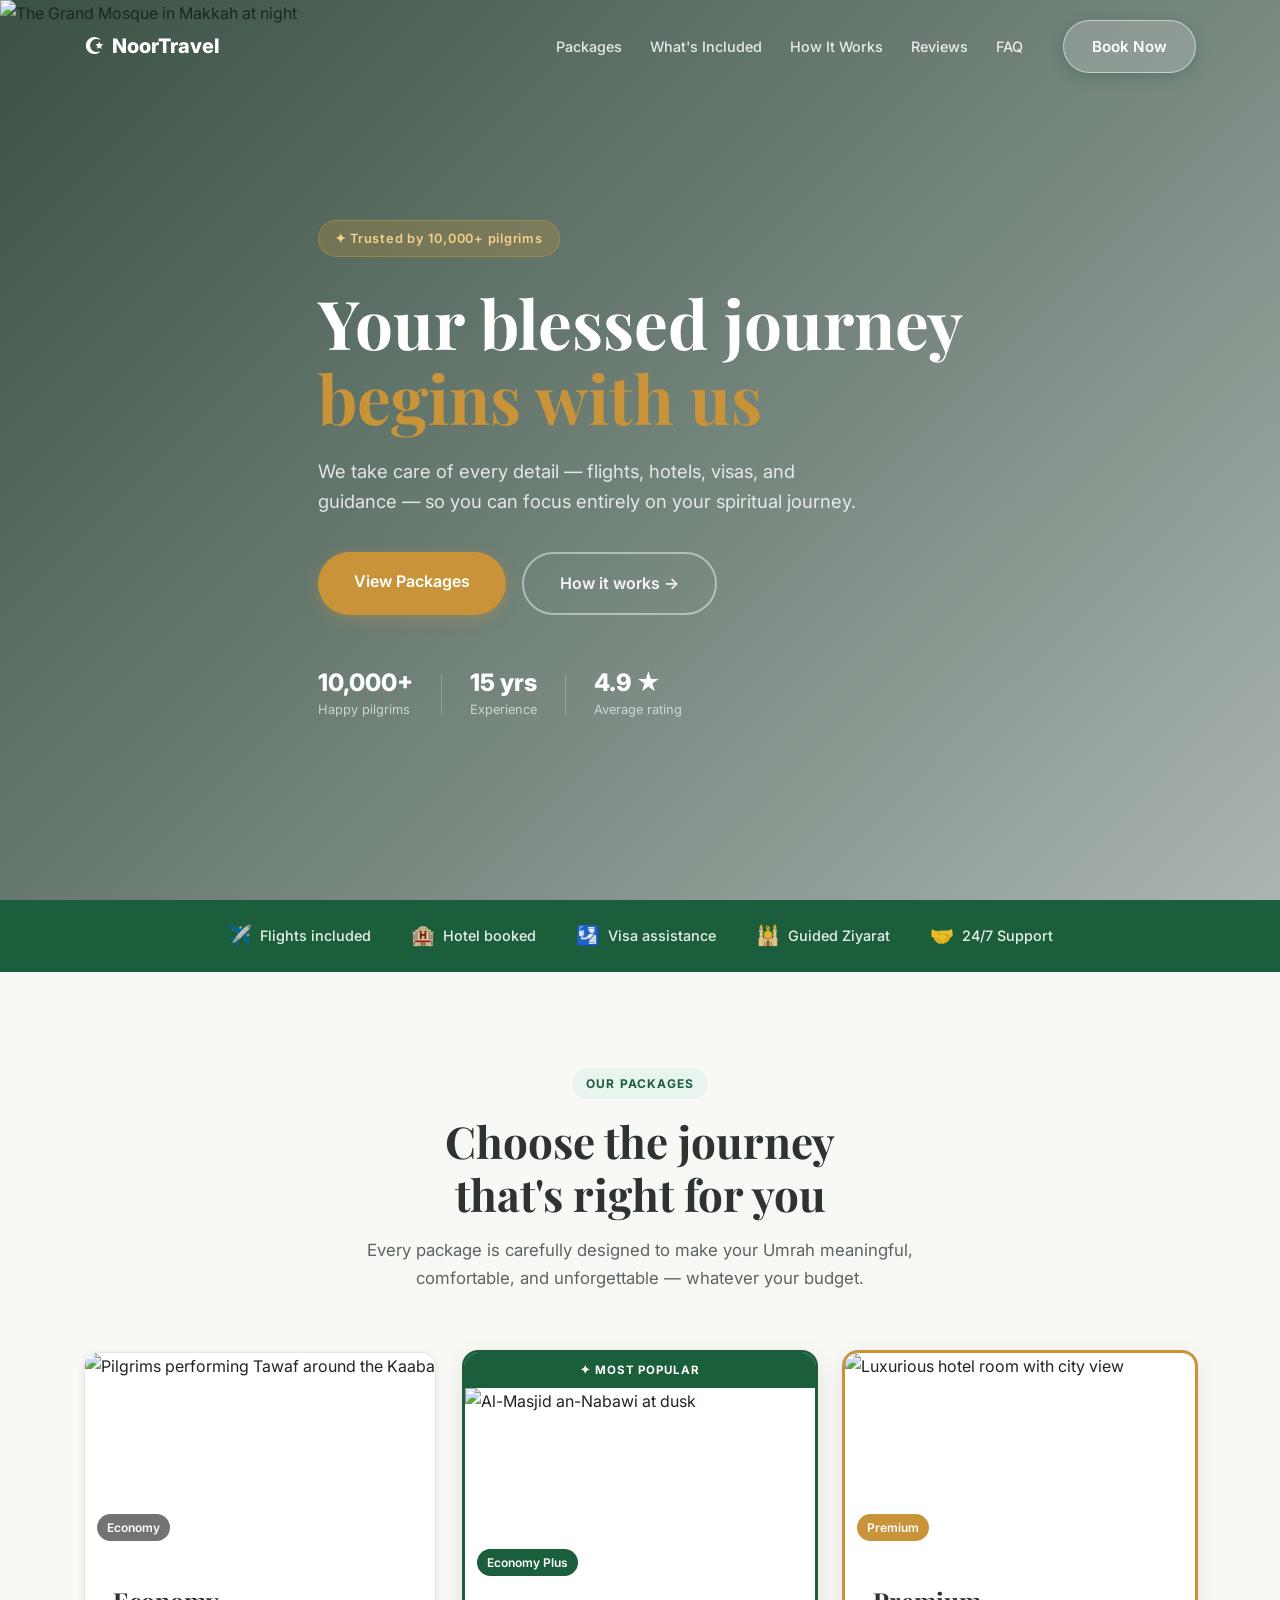
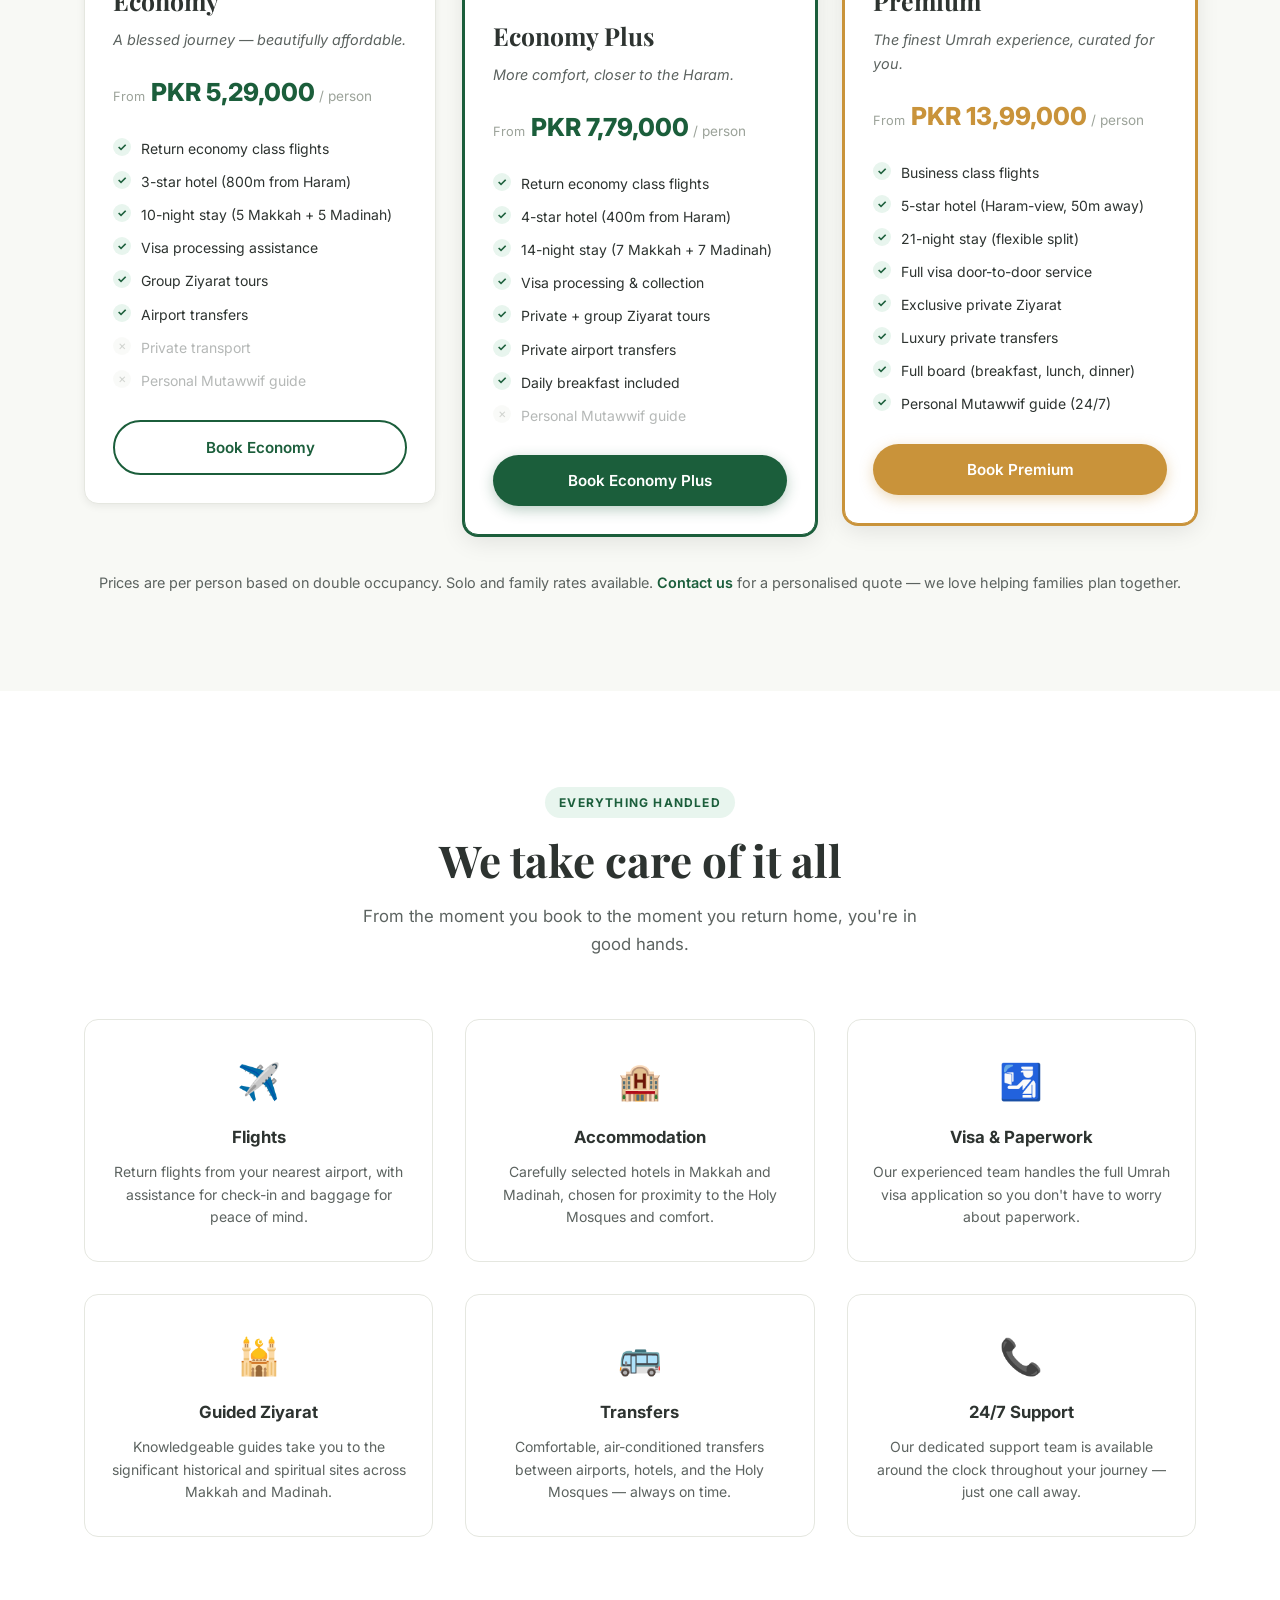
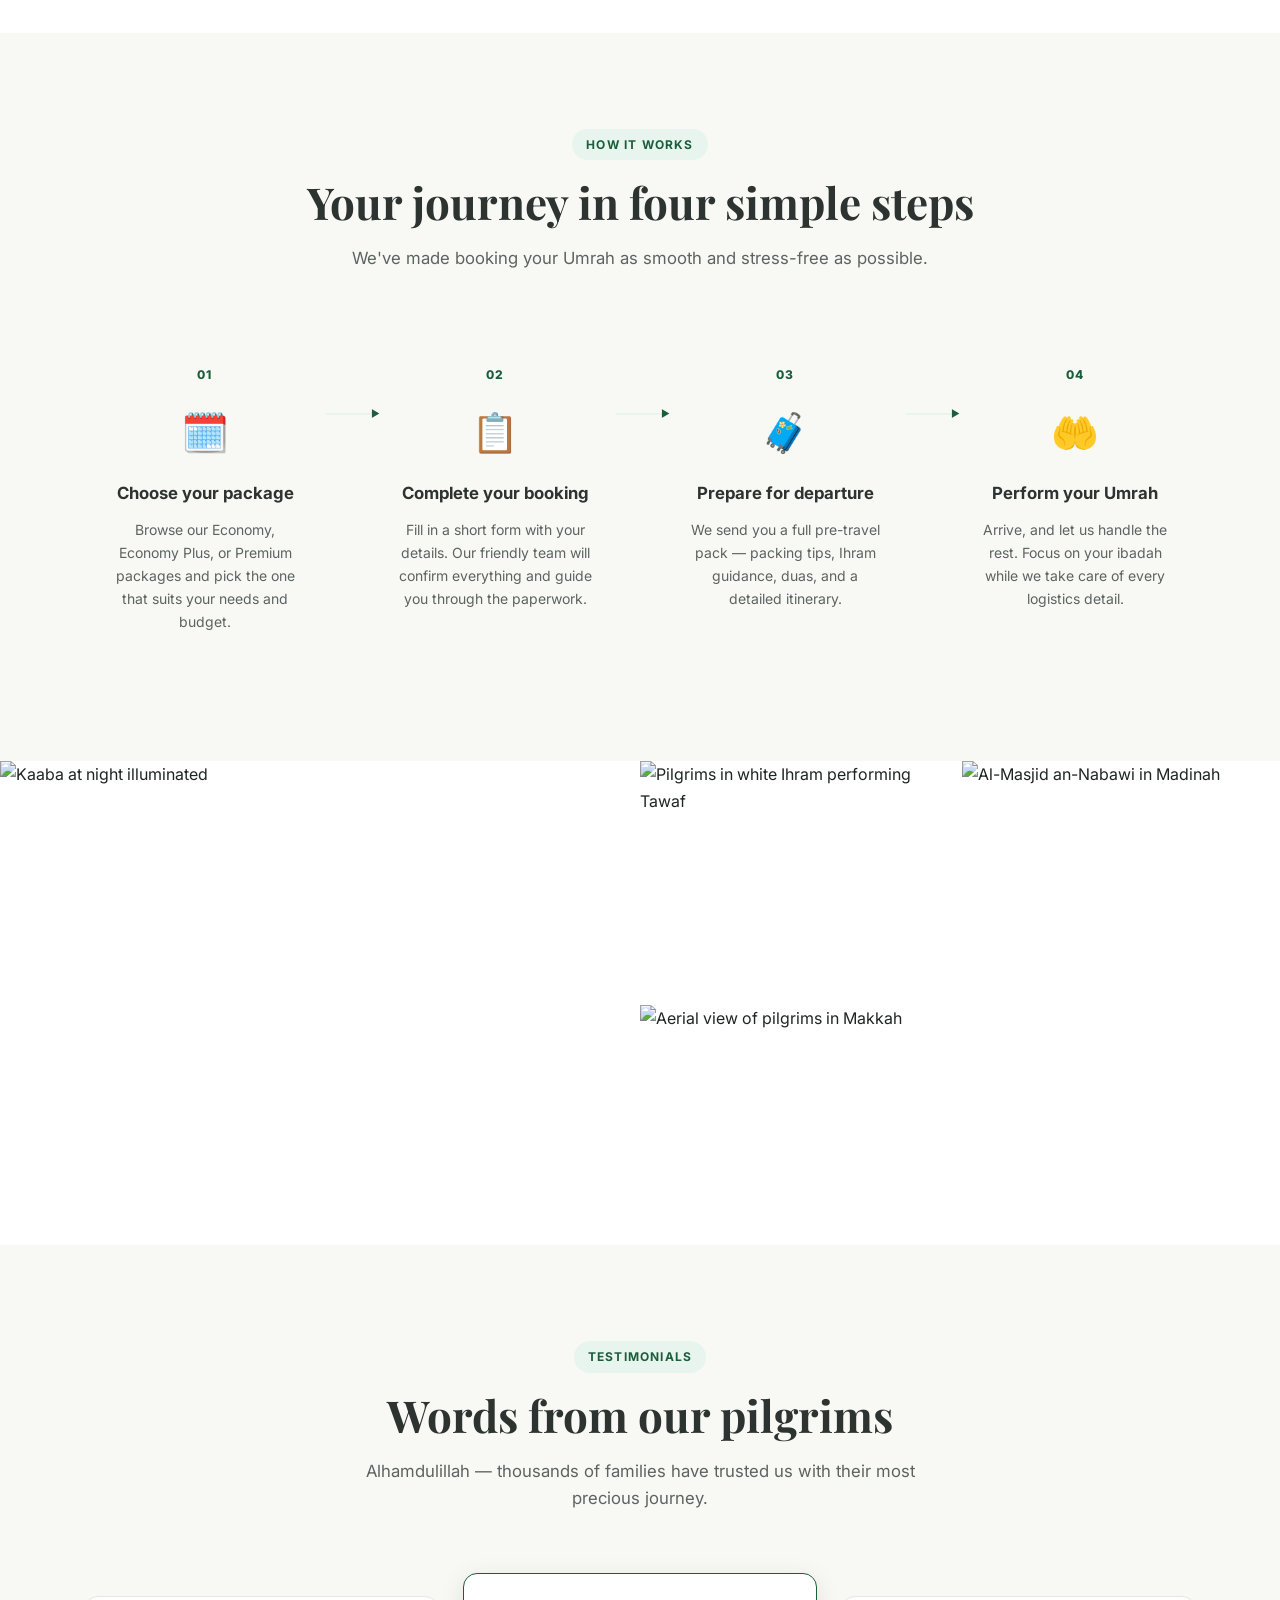
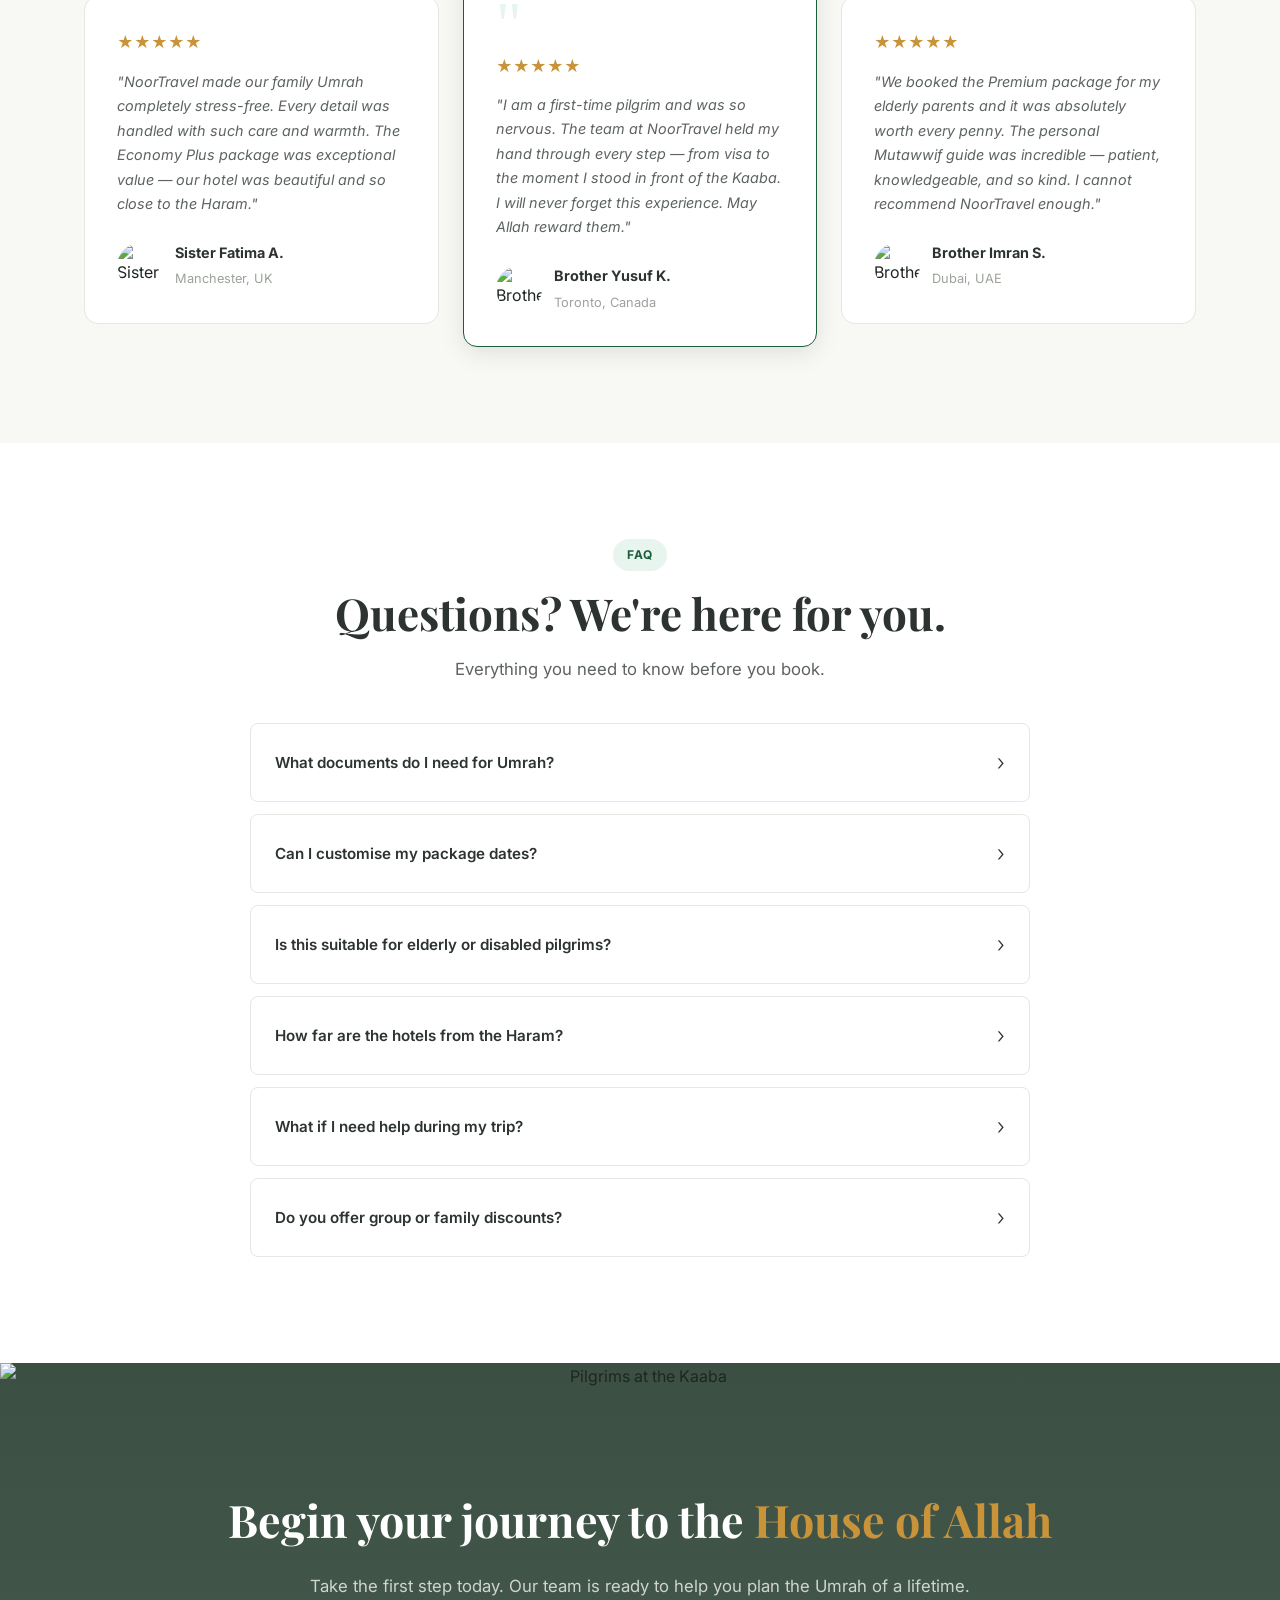
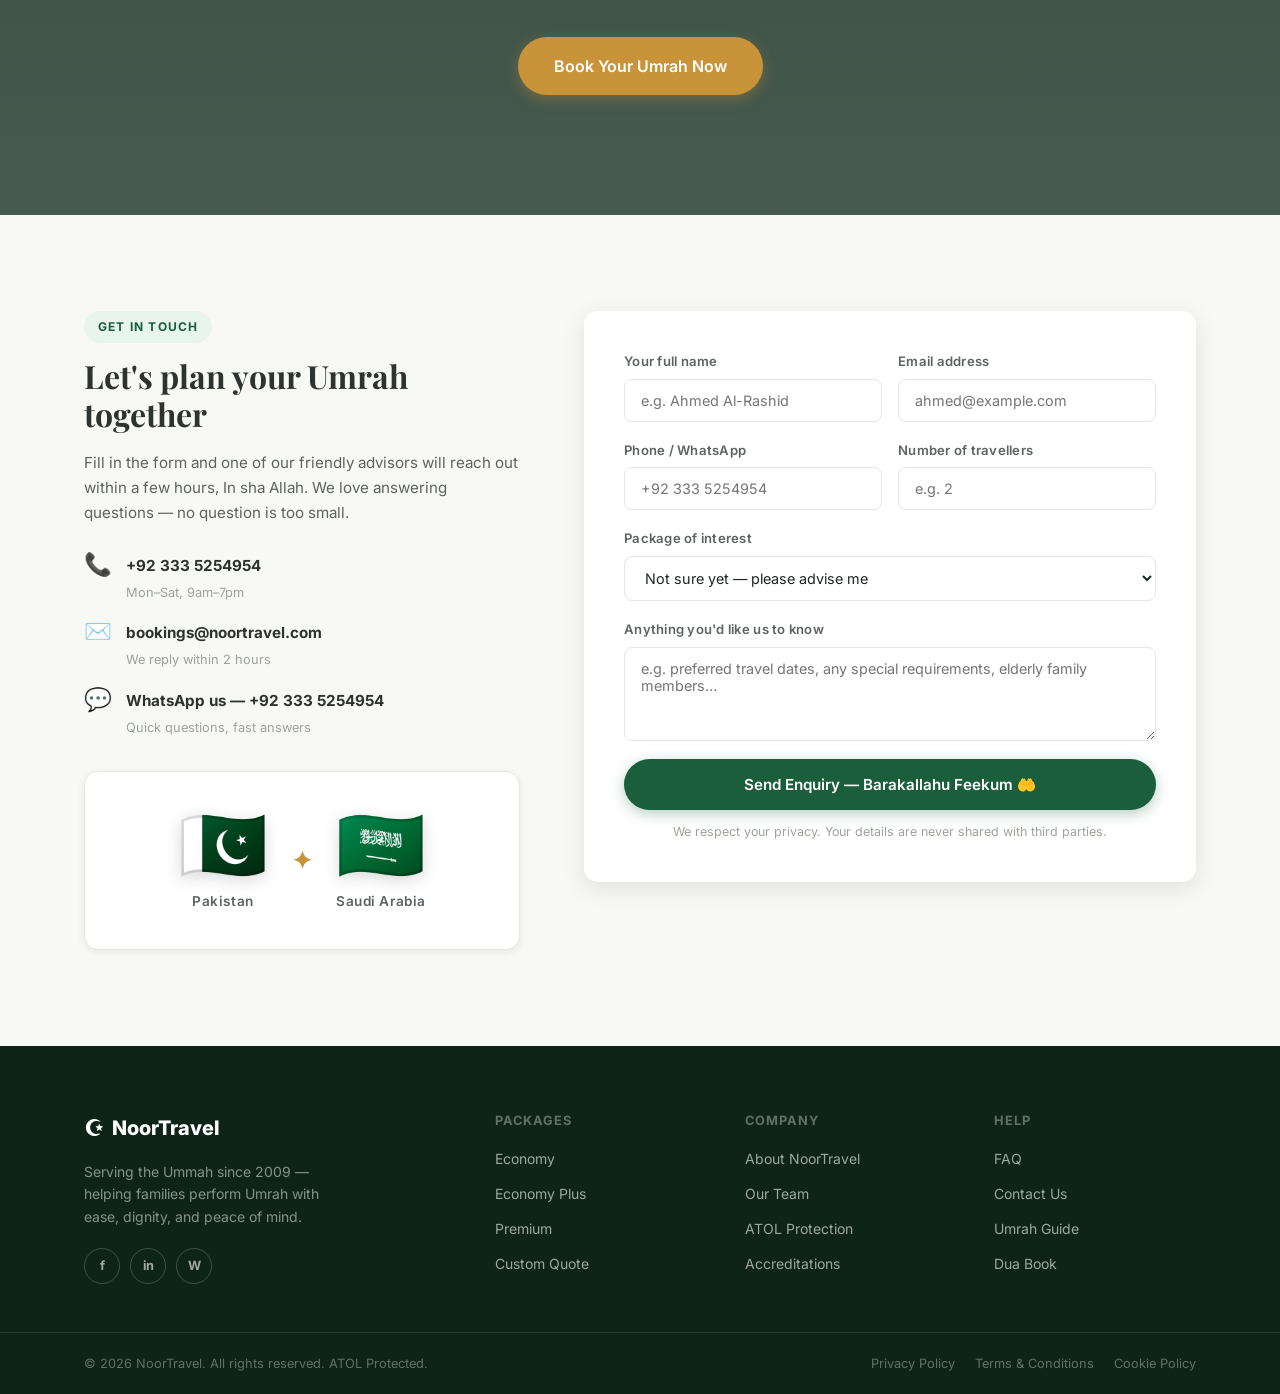
==== commit f92921cb: "Add WhatsApp link with Pakistani number to contact section https://claude.ai/code/session_01D6C2UbYq" ====
--- a/index.html
+++ b/index.html
@@ -470,7 +470,7 @@
           </li>
           <li>
             <span class="c-icon">💬</span>
-            <div><strong>WhatsApp us</strong><small>Quick questions, fast answers</small></div>
+            <div><a href="https://wa.me/923335254954" target="_blank" style="color:inherit;"><strong>WhatsApp us — +92 333 5254954</strong></a><small>Quick questions, fast answers</small></div>
           </li>
         </ul>
         <div class="flags-wrap">
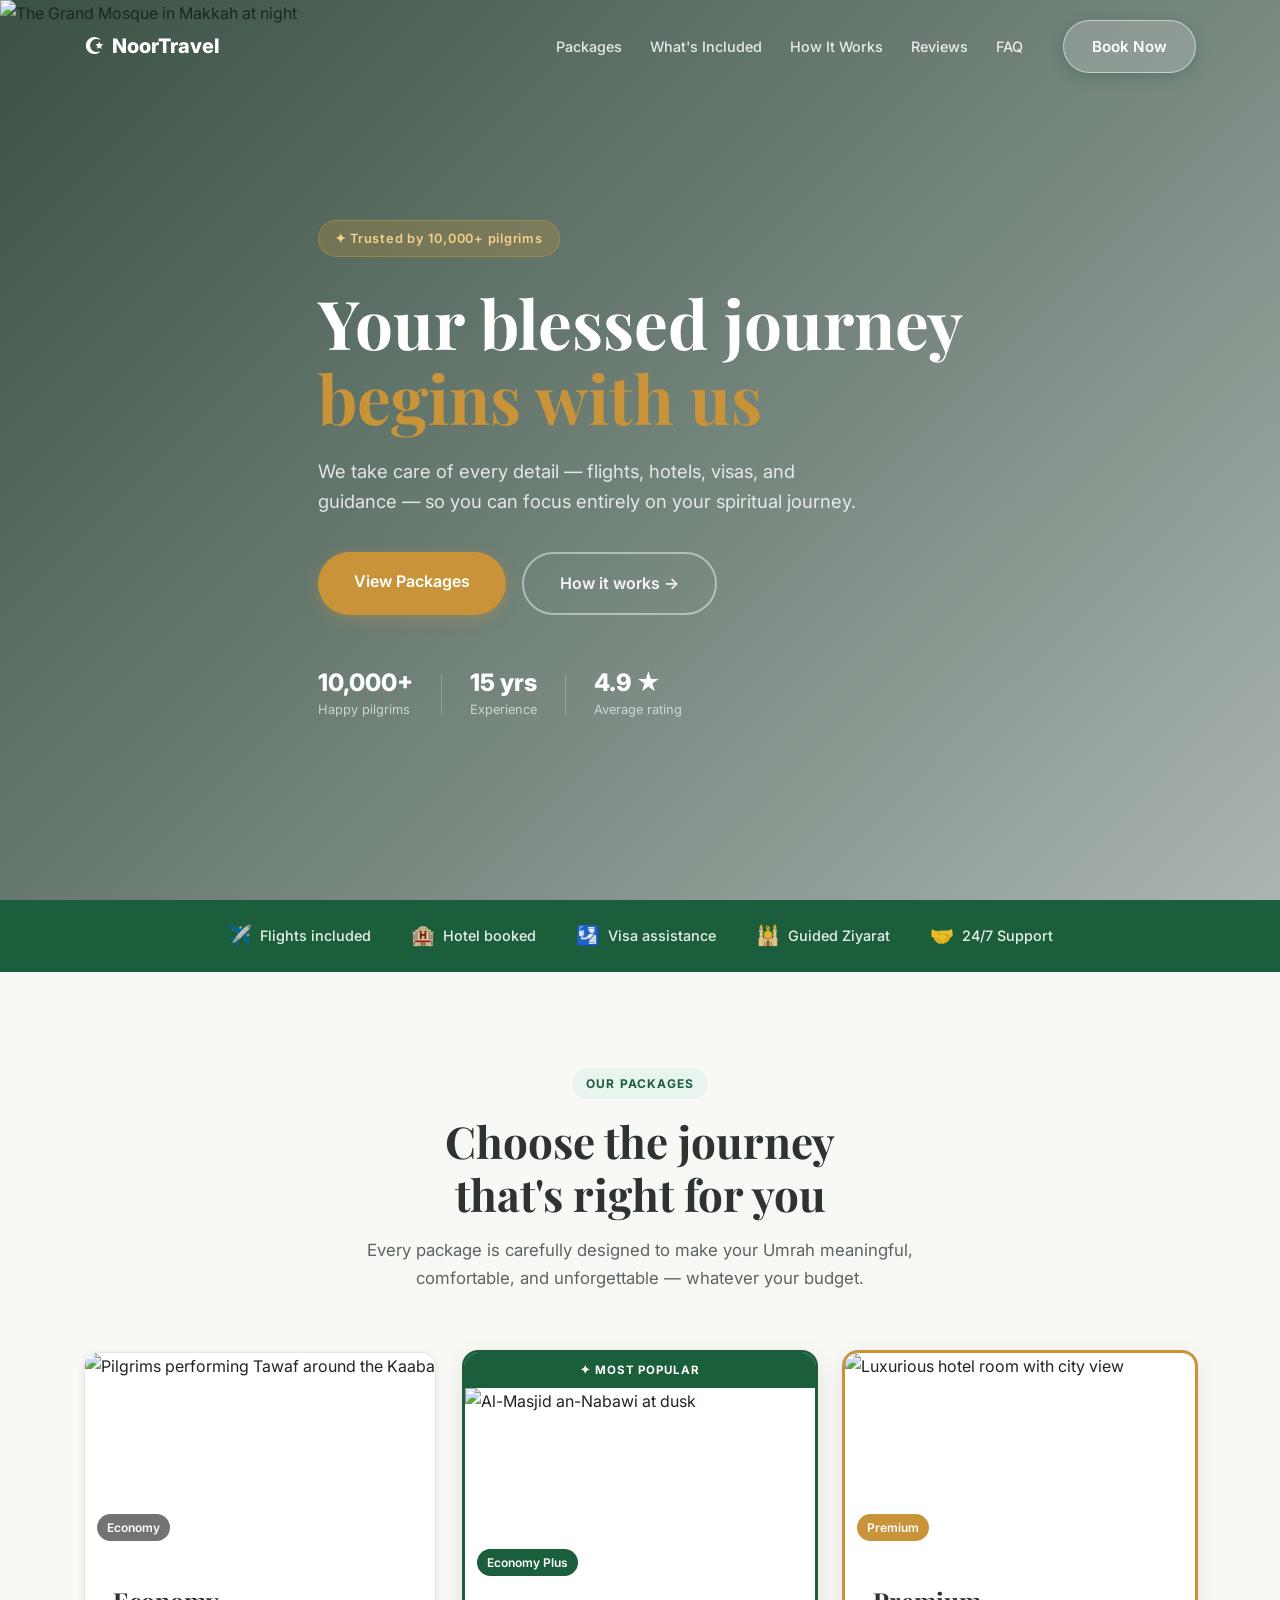
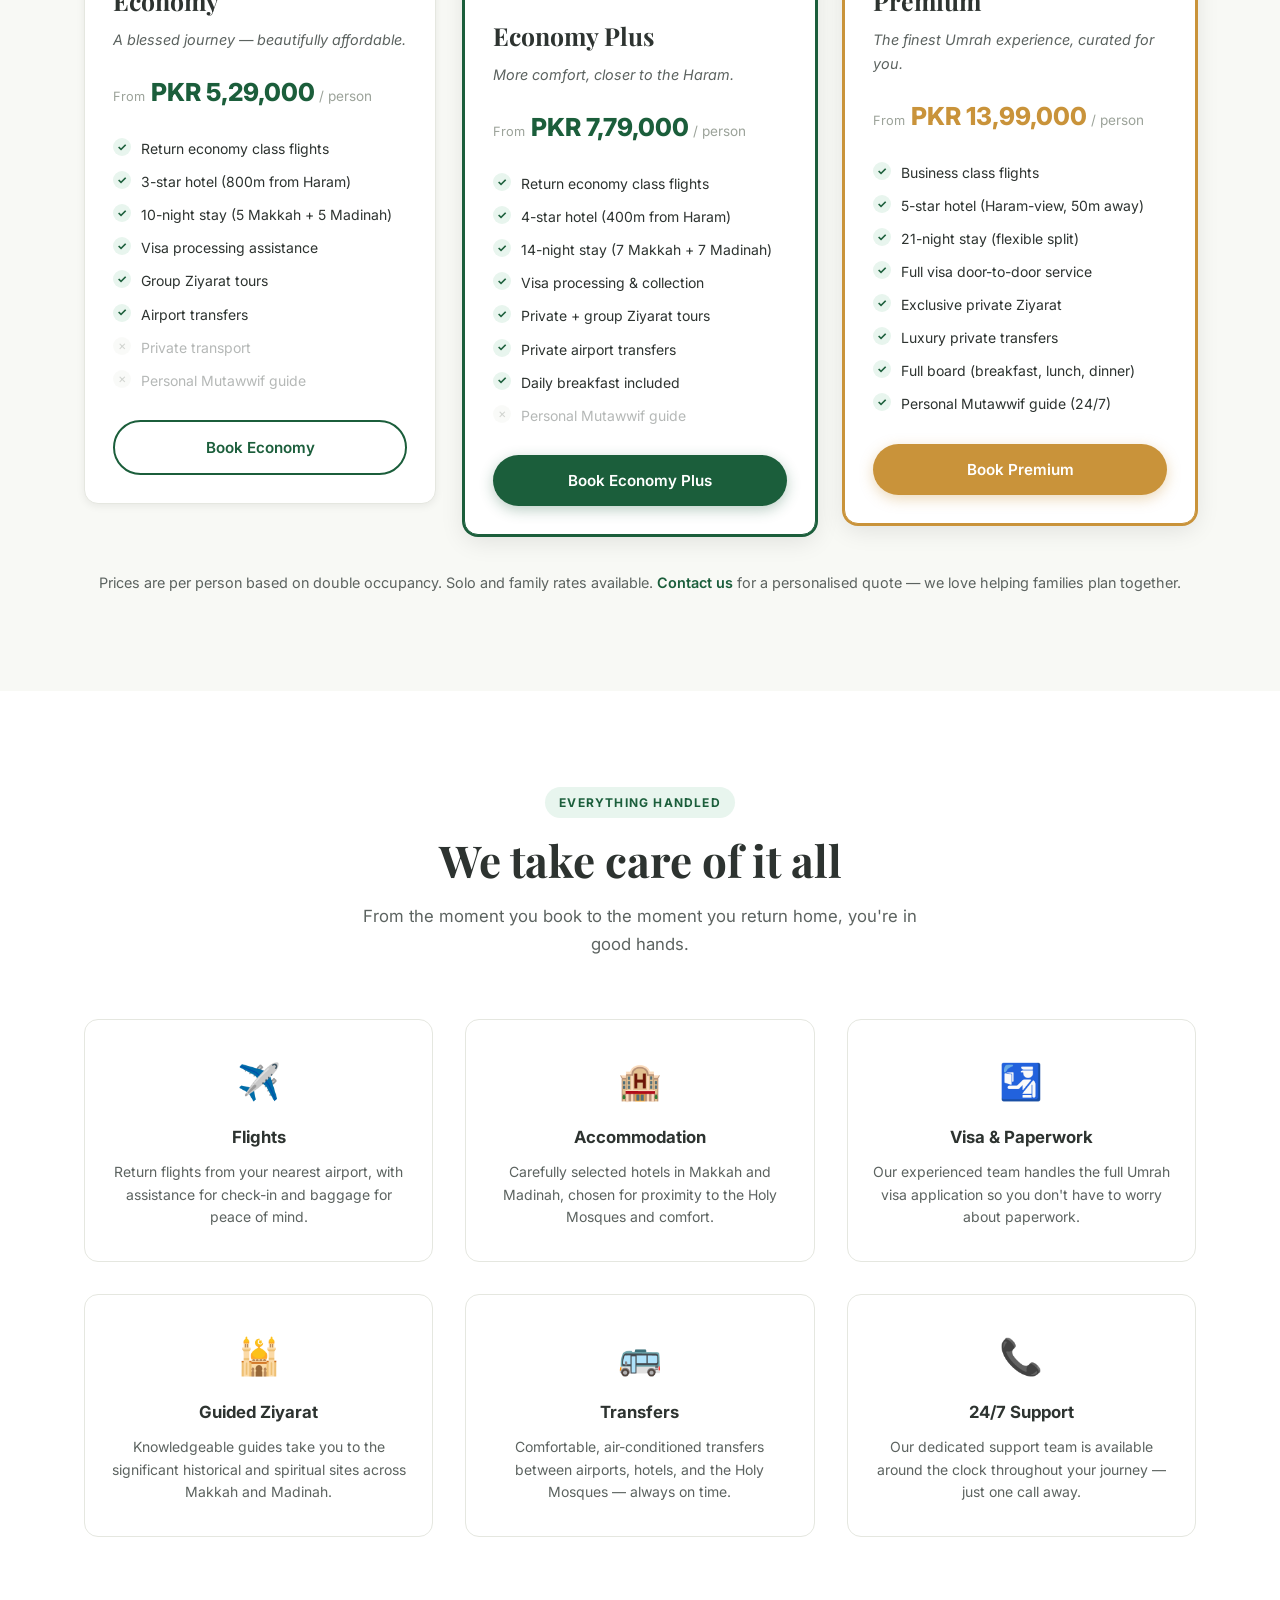
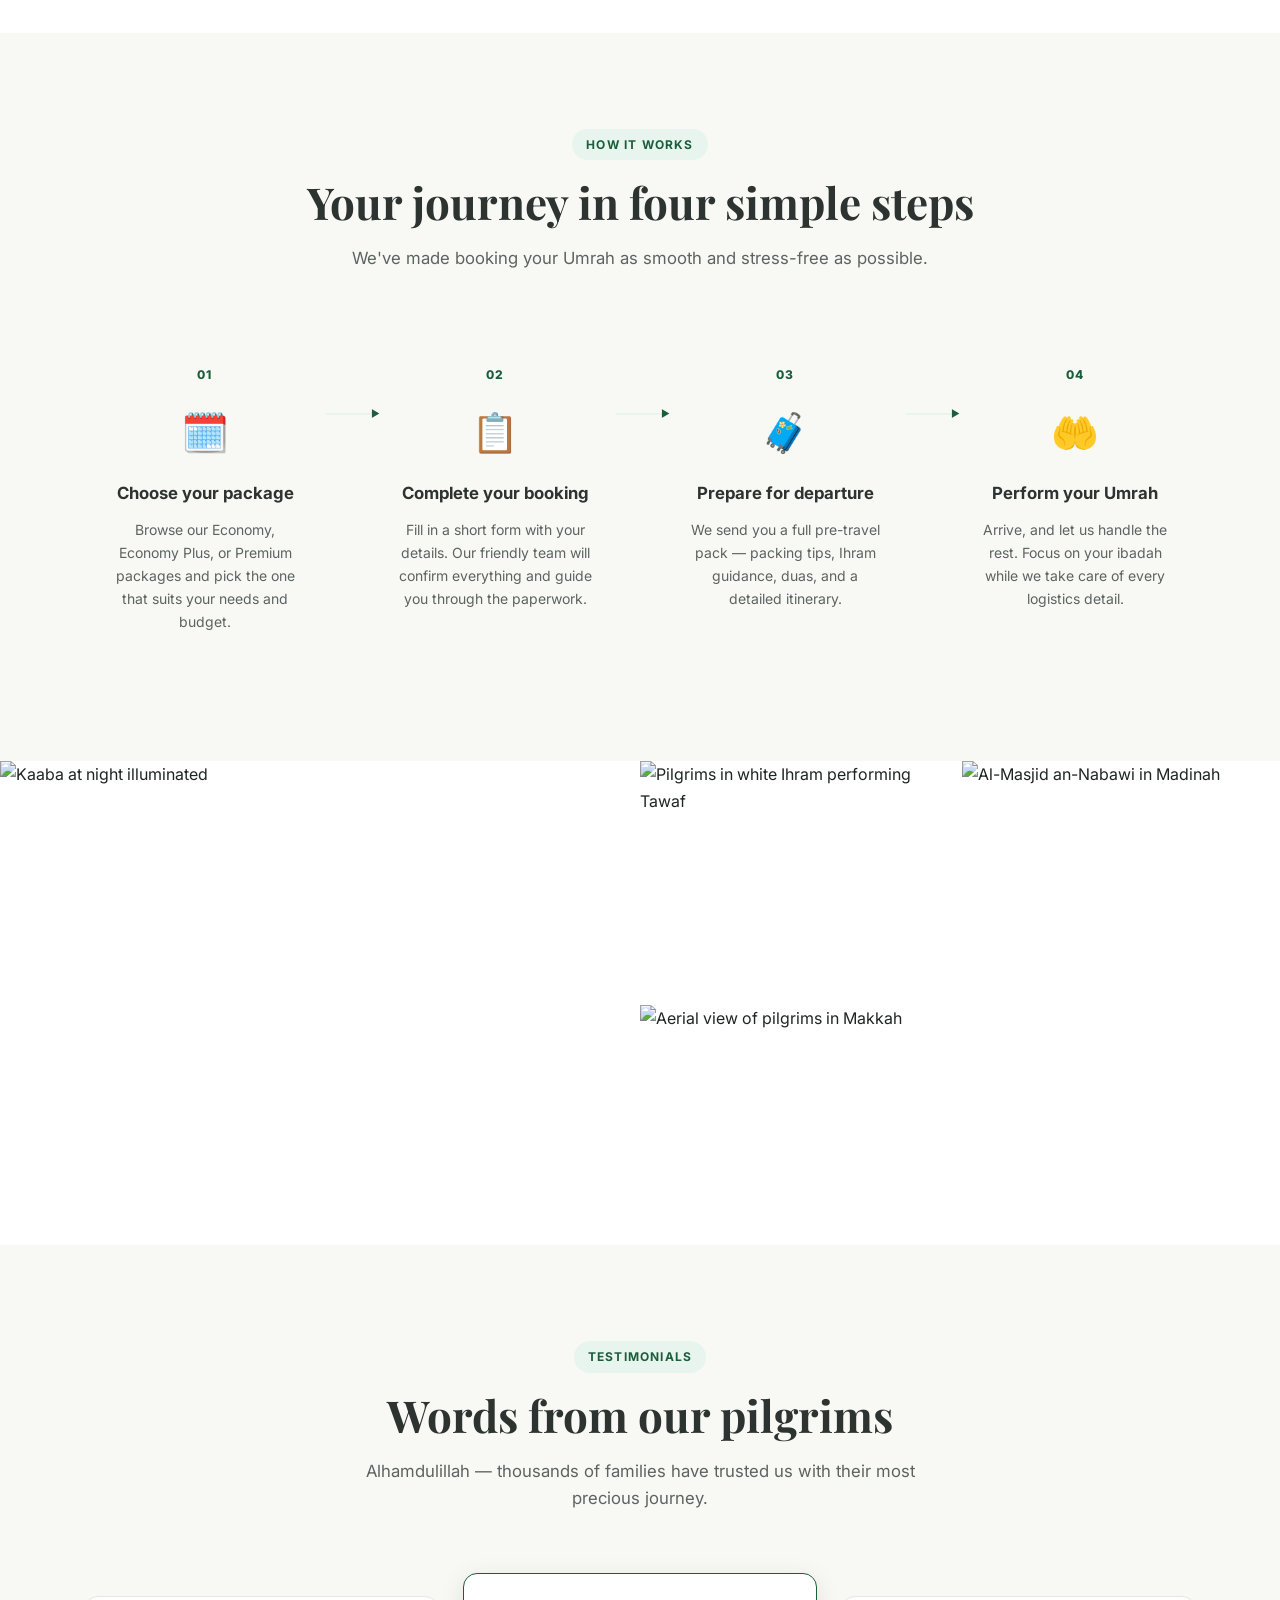
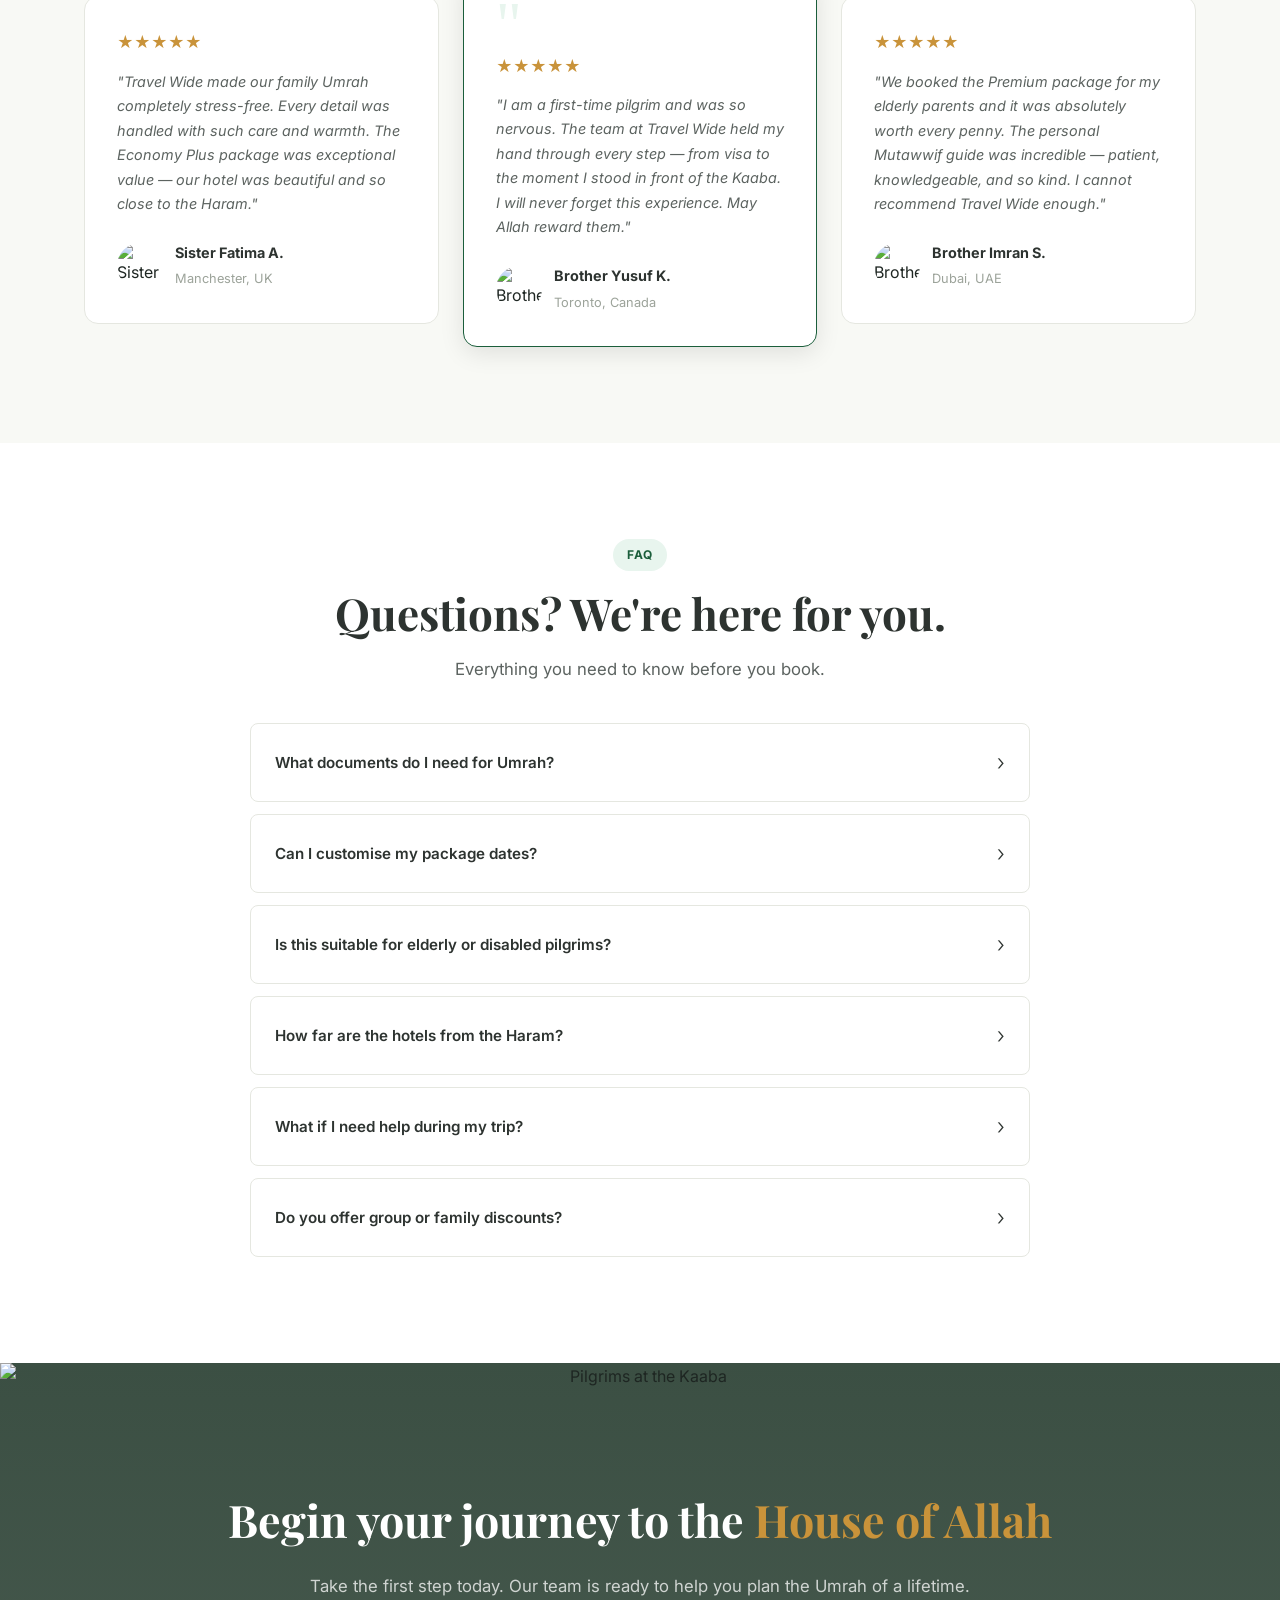
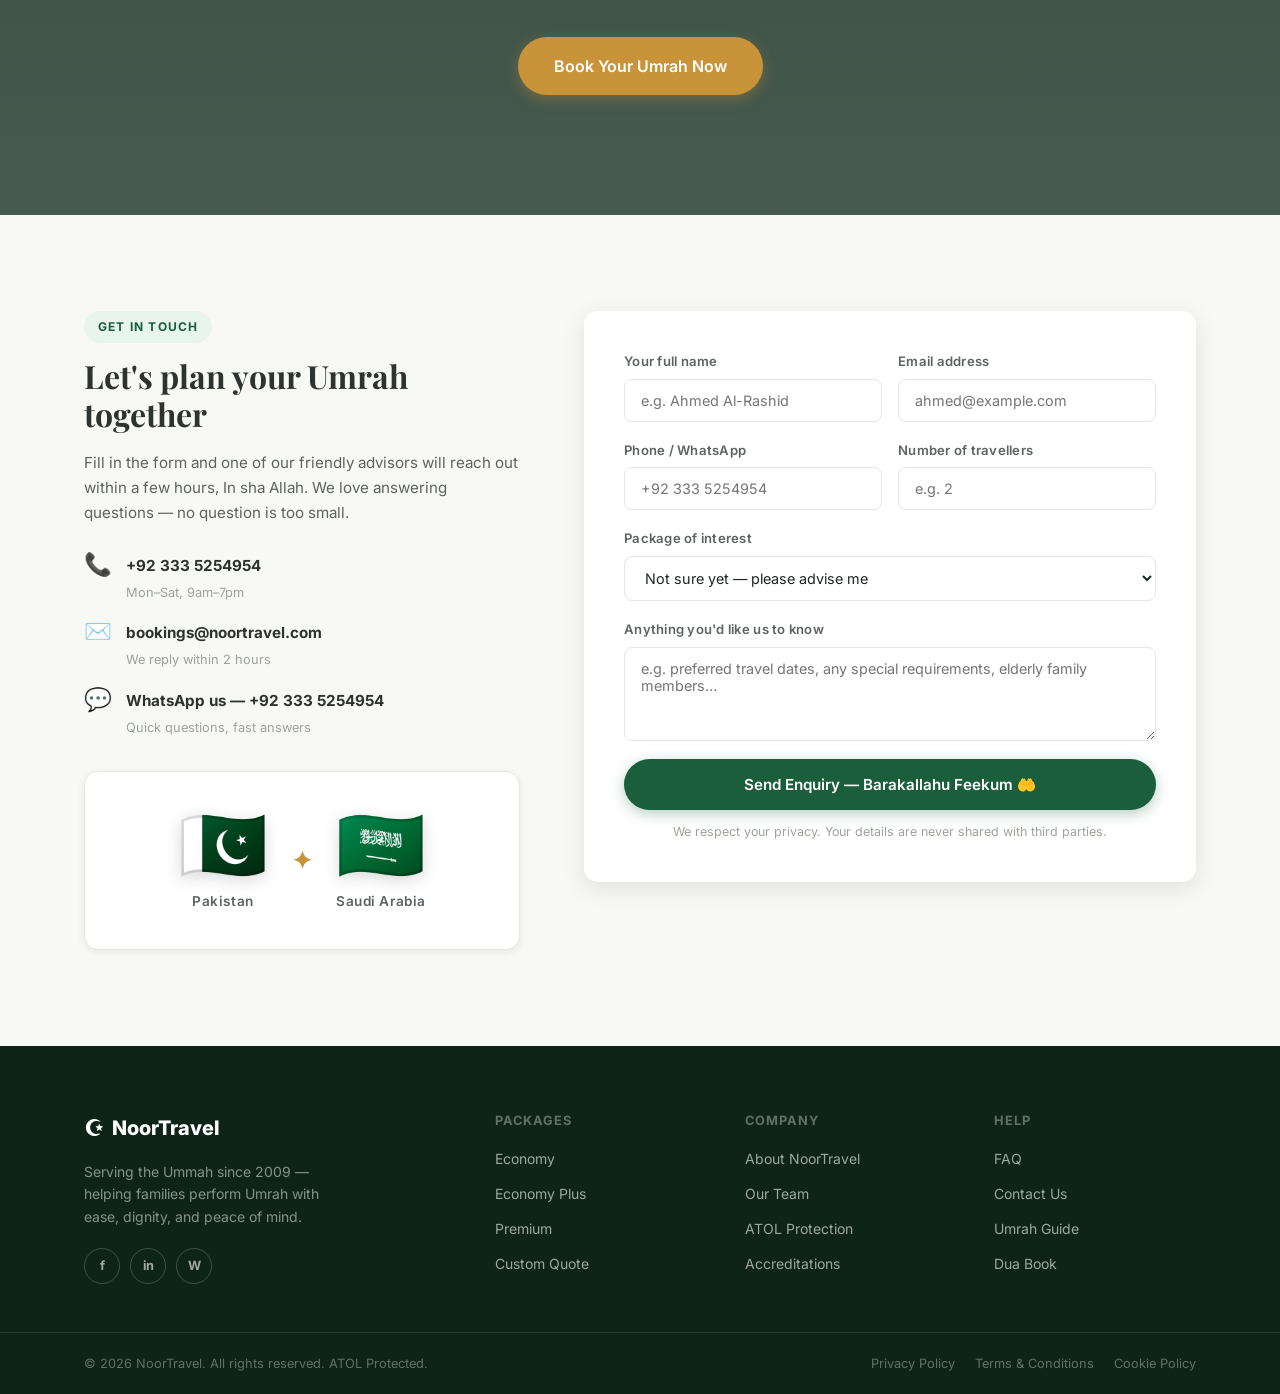
==== commit 754a3c68: "Replace NoorTravel with Travel Wide in testimonials https://claude.ai/code/session_01D6C2UbYqUG6fv1r" ====
--- a/index.html
+++ b/index.html
@@ -334,7 +334,7 @@
       <div class="testimonials">
         <div class="testimonial">
           <div class="stars">★★★★★</div>
-          <p>"NoorTravel made our family Umrah completely stress-free. Every detail was handled with such care and warmth. The Economy Plus package was exceptional value — our hotel was beautiful and so close to the Haram."</p>
+          <p>"Travel Wide made our family Umrah completely stress-free. Every detail was handled with such care and warmth. The Economy Plus package was exceptional value — our hotel was beautiful and so close to the Haram."</p>
           <div class="t-author">
             <img src="https://i.pravatar.cc/60?img=47" alt="Sister Fatima A." class="t-avatar" />
             <div>
@@ -346,7 +346,7 @@
         <div class="testimonial testimonial-featured">
           <div class="quote-mark">"</div>
           <div class="stars">★★★★★</div>
-          <p>"I am a first-time pilgrim and was so nervous. The team at NoorTravel held my hand through every step — from visa to the moment I stood in front of the Kaaba. I will never forget this experience. May Allah reward them."</p>
+          <p>"I am a first-time pilgrim and was so nervous. The team at Travel Wide held my hand through every step — from visa to the moment I stood in front of the Kaaba. I will never forget this experience. May Allah reward them."</p>
           <div class="t-author">
             <img src="https://i.pravatar.cc/60?img=60" alt="Brother Yusuf K." class="t-avatar" />
             <div>
@@ -357,7 +357,7 @@
         </div>
         <div class="testimonial">
           <div class="stars">★★★★★</div>
-          <p>"We booked the Premium package for my elderly parents and it was absolutely worth every penny. The personal Mutawwif guide was incredible — patient, knowledgeable, and so kind. I cannot recommend NoorTravel enough."</p>
+          <p>"We booked the Premium package for my elderly parents and it was absolutely worth every penny. The personal Mutawwif guide was incredible — patient, knowledgeable, and so kind. I cannot recommend Travel Wide enough."</p>
           <div class="t-author">
             <img src="https://i.pravatar.cc/60?img=15" alt="Brother Imran S." class="t-avatar" />
             <div>
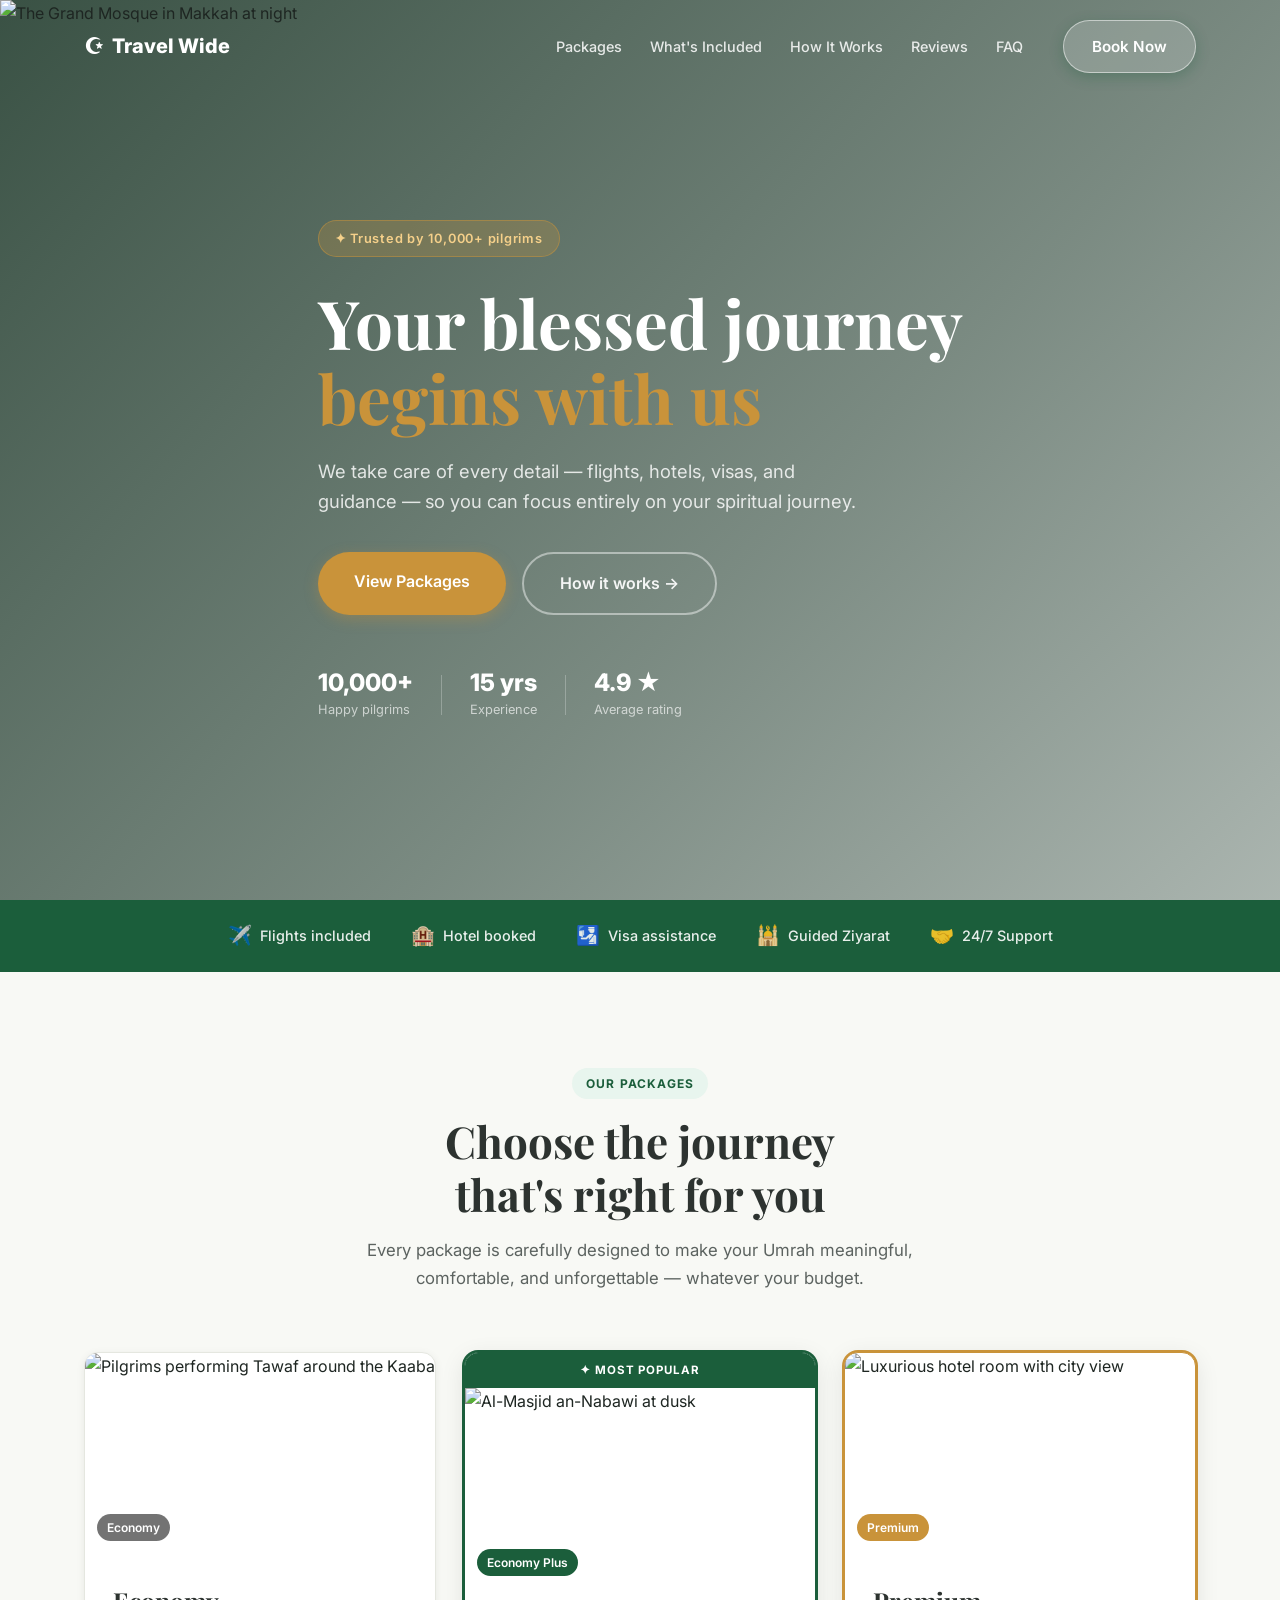
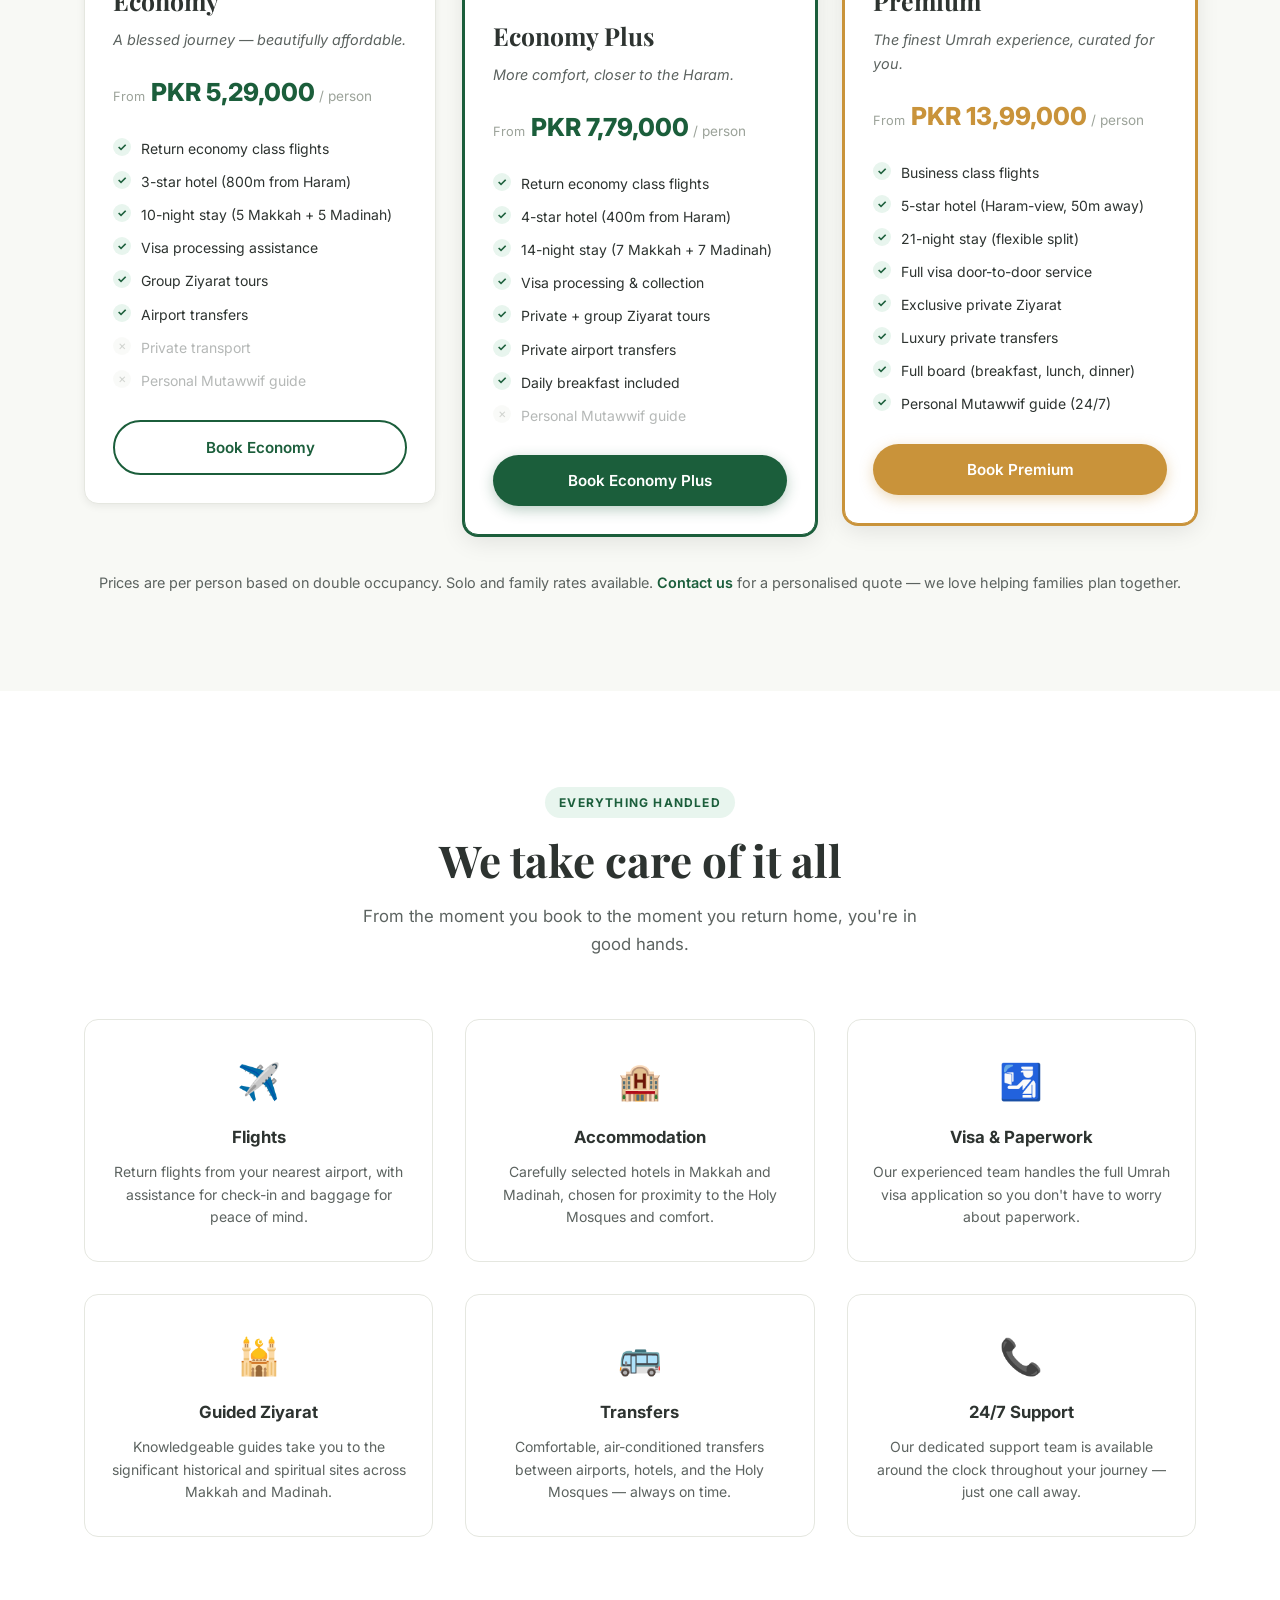
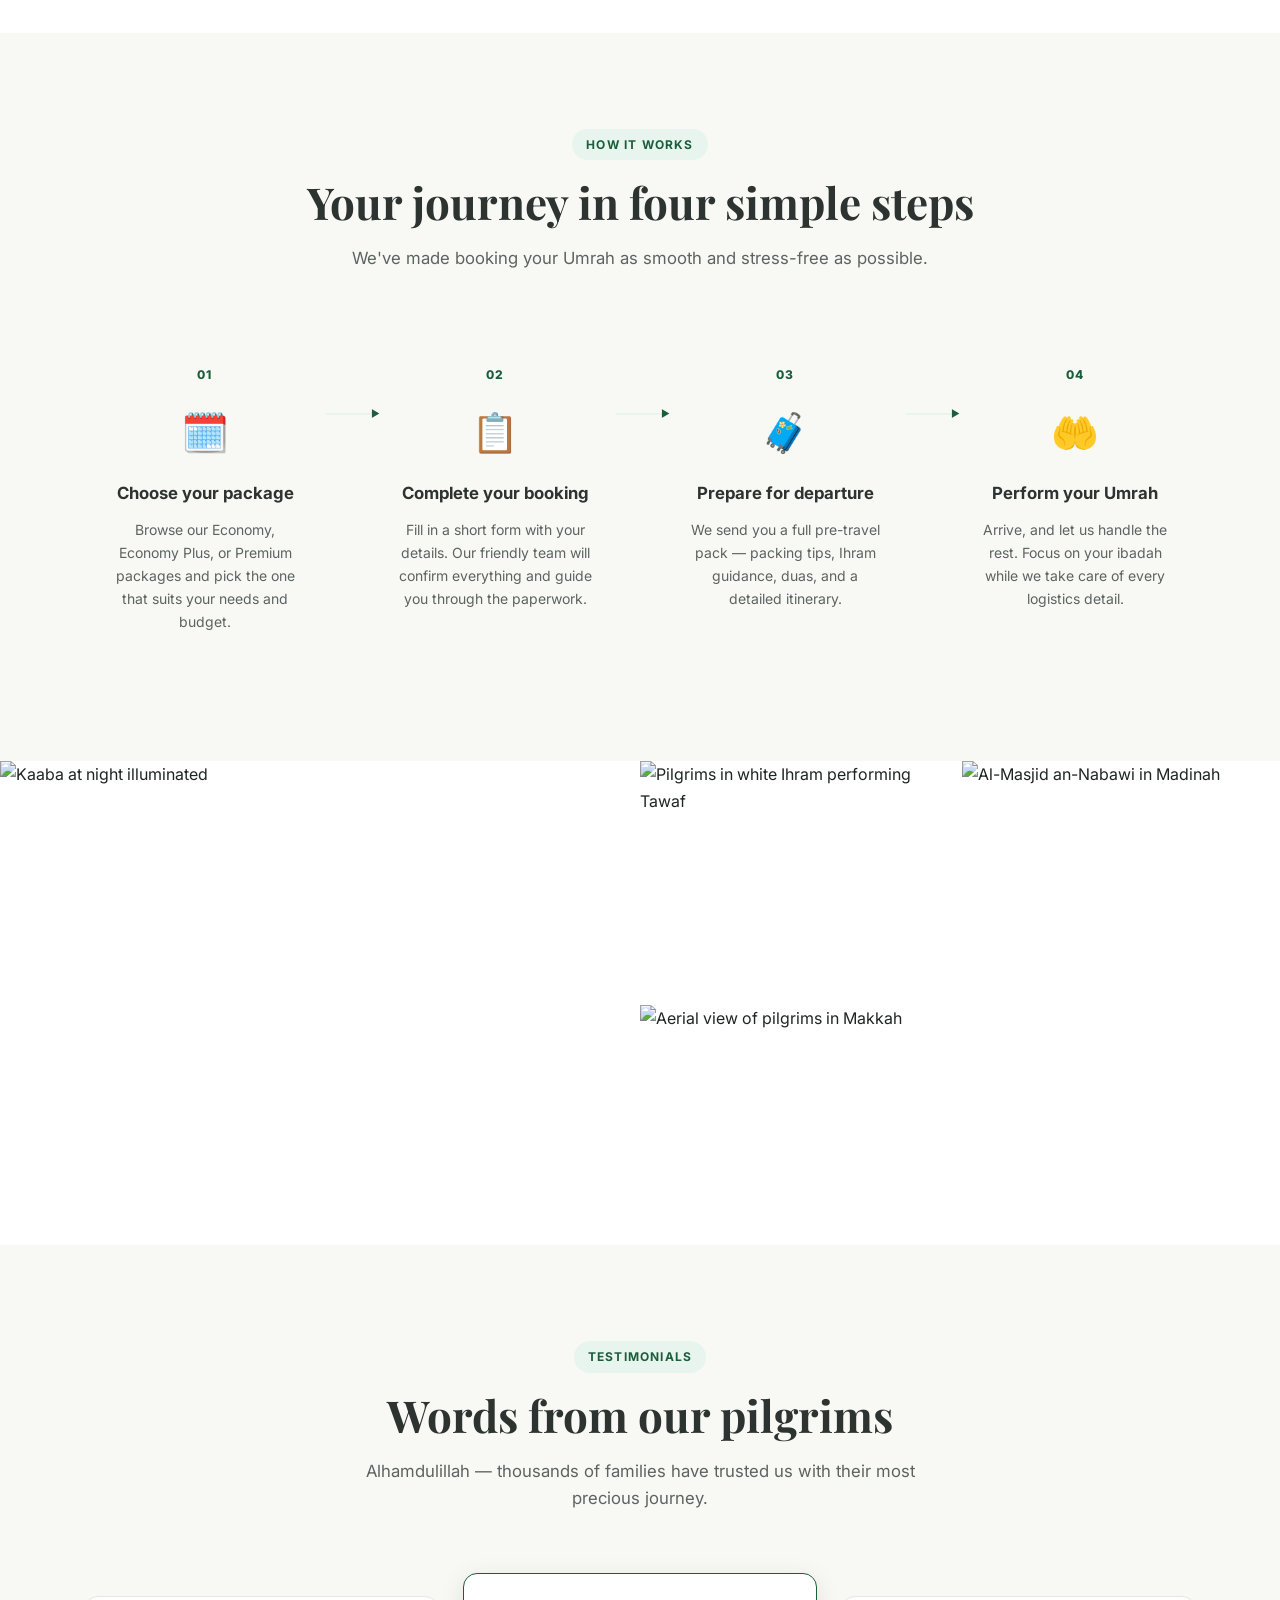
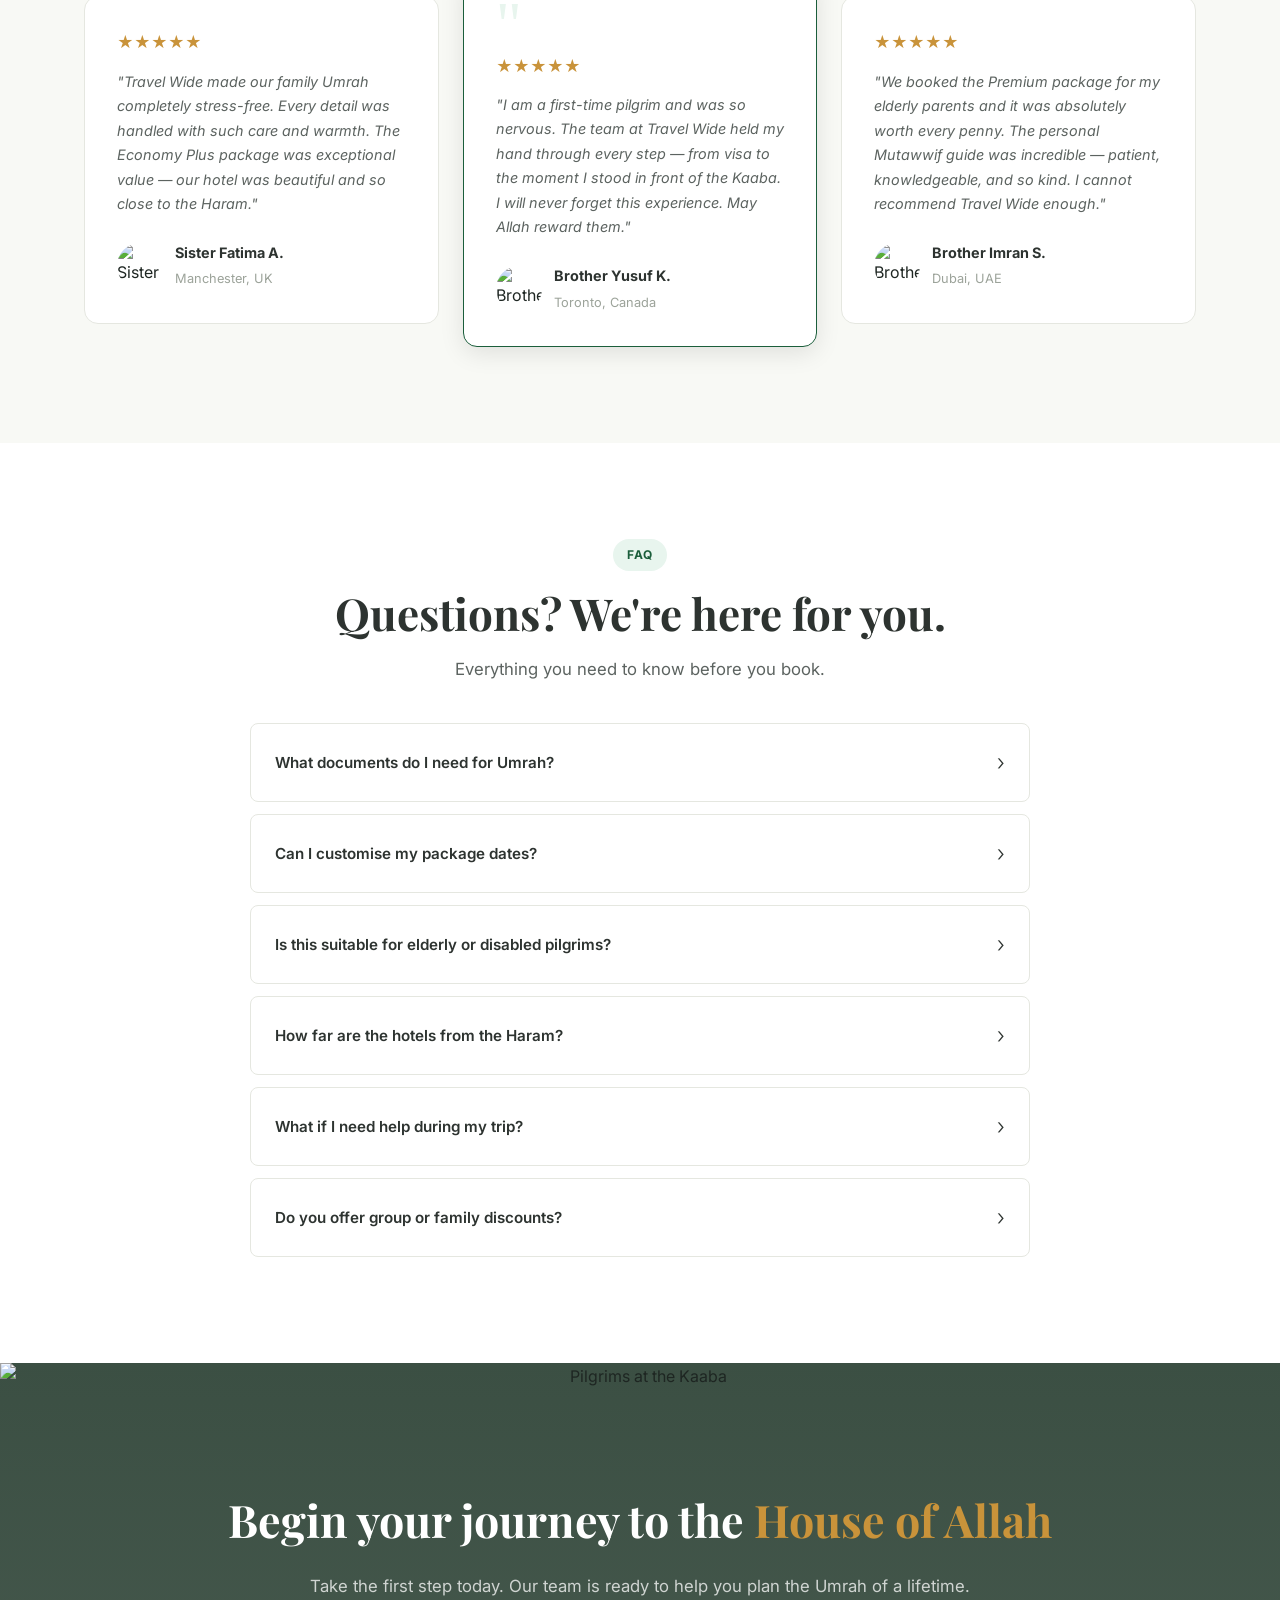
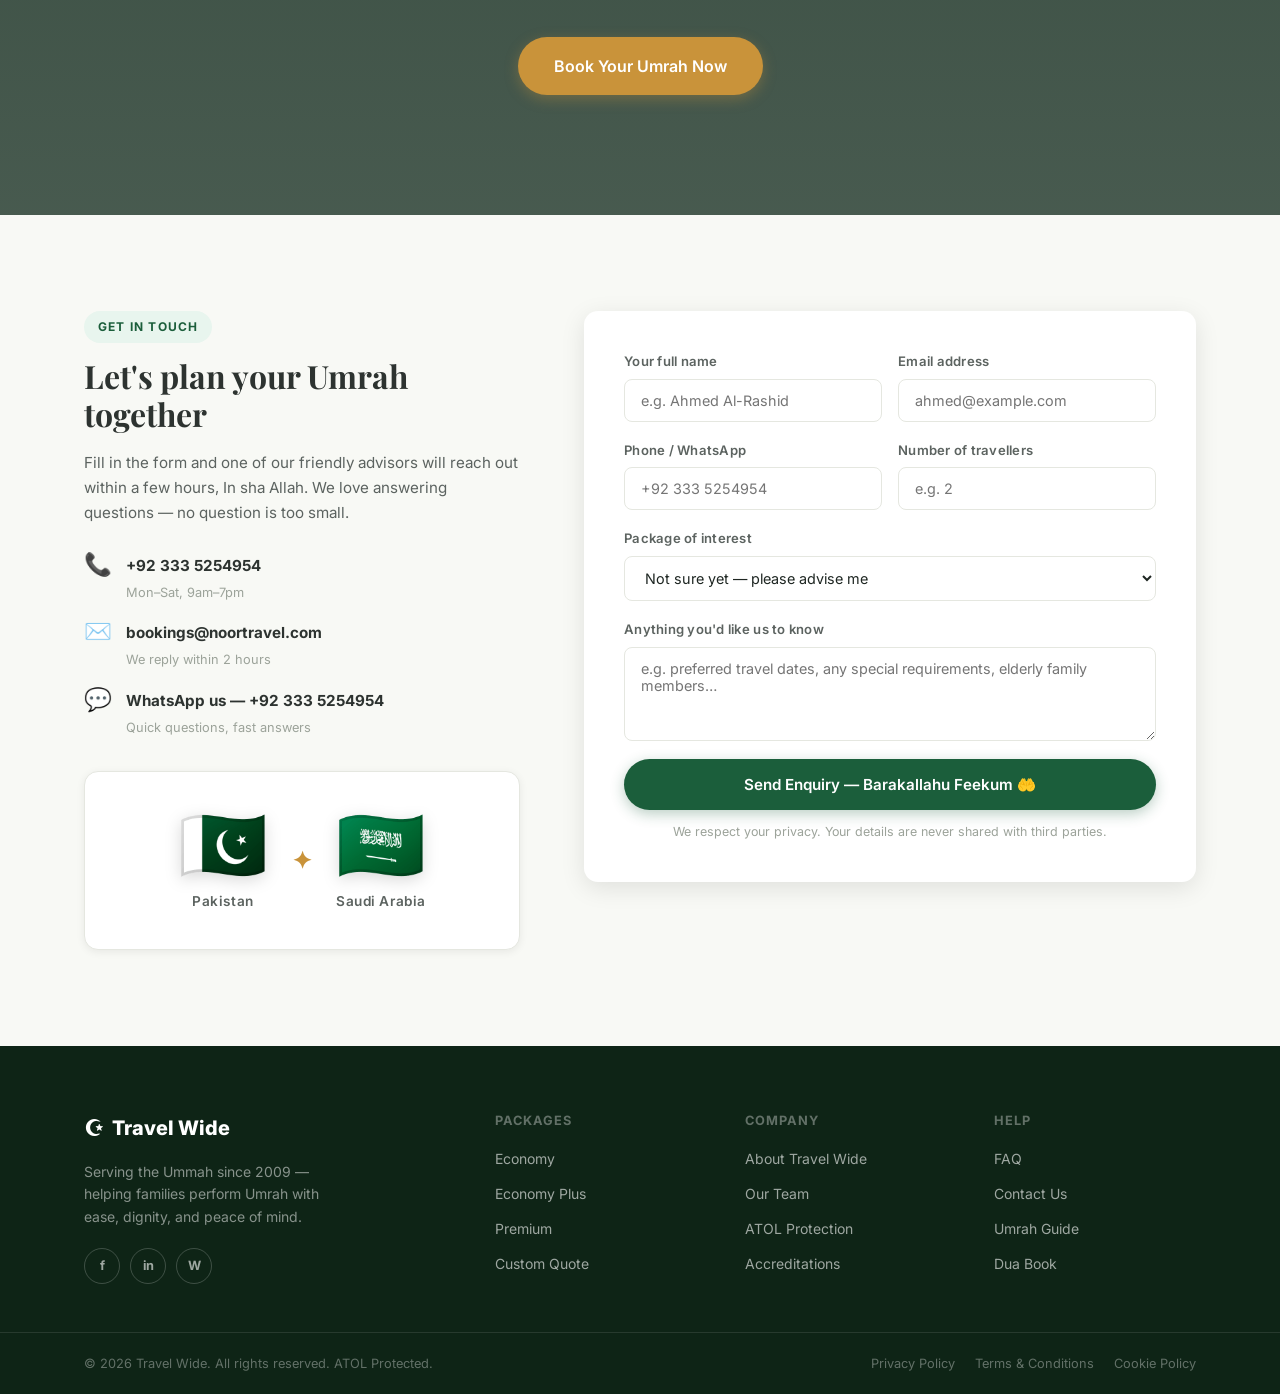
==== commit 0b2c7c88: "Rename company from NoorTravel to Travel Wide throughout https://claude.ai/code/session_01D6C2UbYqUG" ====
--- a/index.html
+++ b/index.html
@@ -3,7 +3,7 @@
 <head>
   <meta charset="UTF-8" />
   <meta name="viewport" content="width=device-width, initial-scale=1.0" />
-  <title>NoorTravel — Umrah Packages</title>
+  <title>Travel Wide — Umrah Packages</title>
   <link rel="stylesheet" href="styles.css" />
   <link rel="preconnect" href="https://fonts.googleapis.com" />
   <link href="https://fonts.googleapis.com/css2?family=Inter:wght@300;400;500;600;700;800&family=Playfair+Display:wght@600;700&display=swap" rel="stylesheet" />
@@ -15,7 +15,7 @@
     <nav class="nav container">
       <a href="#" class="logo">
         <span class="logo-icon">☪</span>
-        <span class="logo-text">NoorTravel</span>
+        <span class="logo-text">Travel Wide</span>
       </a>
       <ul class="nav-links" id="nav-links">
         <li><a href="#packages">Packages</a></li>
@@ -536,7 +536,7 @@
       <div class="footer-brand">
         <a href="#" class="logo logo-light">
           <span class="logo-icon">☪</span>
-          <span class="logo-text">NoorTravel</span>
+          <span class="logo-text">Travel Wide</span>
         </a>
         <p>Serving the Ummah since 2009 — helping families perform Umrah with ease, dignity, and peace of mind.</p>
         <div class="footer-socials">
@@ -555,7 +555,7 @@
         </div>
         <div class="footer-col">
           <strong>Company</strong>
-          <a href="#">About NoorTravel</a>
+          <a href="#">About Travel Wide</a>
           <a href="#">Our Team</a>
           <a href="#">ATOL Protection</a>
           <a href="#">Accreditations</a>
@@ -571,7 +571,7 @@
     </div>
     <div class="footer-bottom">
       <div class="container footer-bottom-inner">
-        <p>© 2026 NoorTravel. All rights reserved. ATOL Protected.</p>
+        <p>© 2026 Travel Wide. All rights reserved. ATOL Protected.</p>
         <div class="footer-legal">
           <a href="#">Privacy Policy</a>
           <a href="#">Terms &amp; Conditions</a>
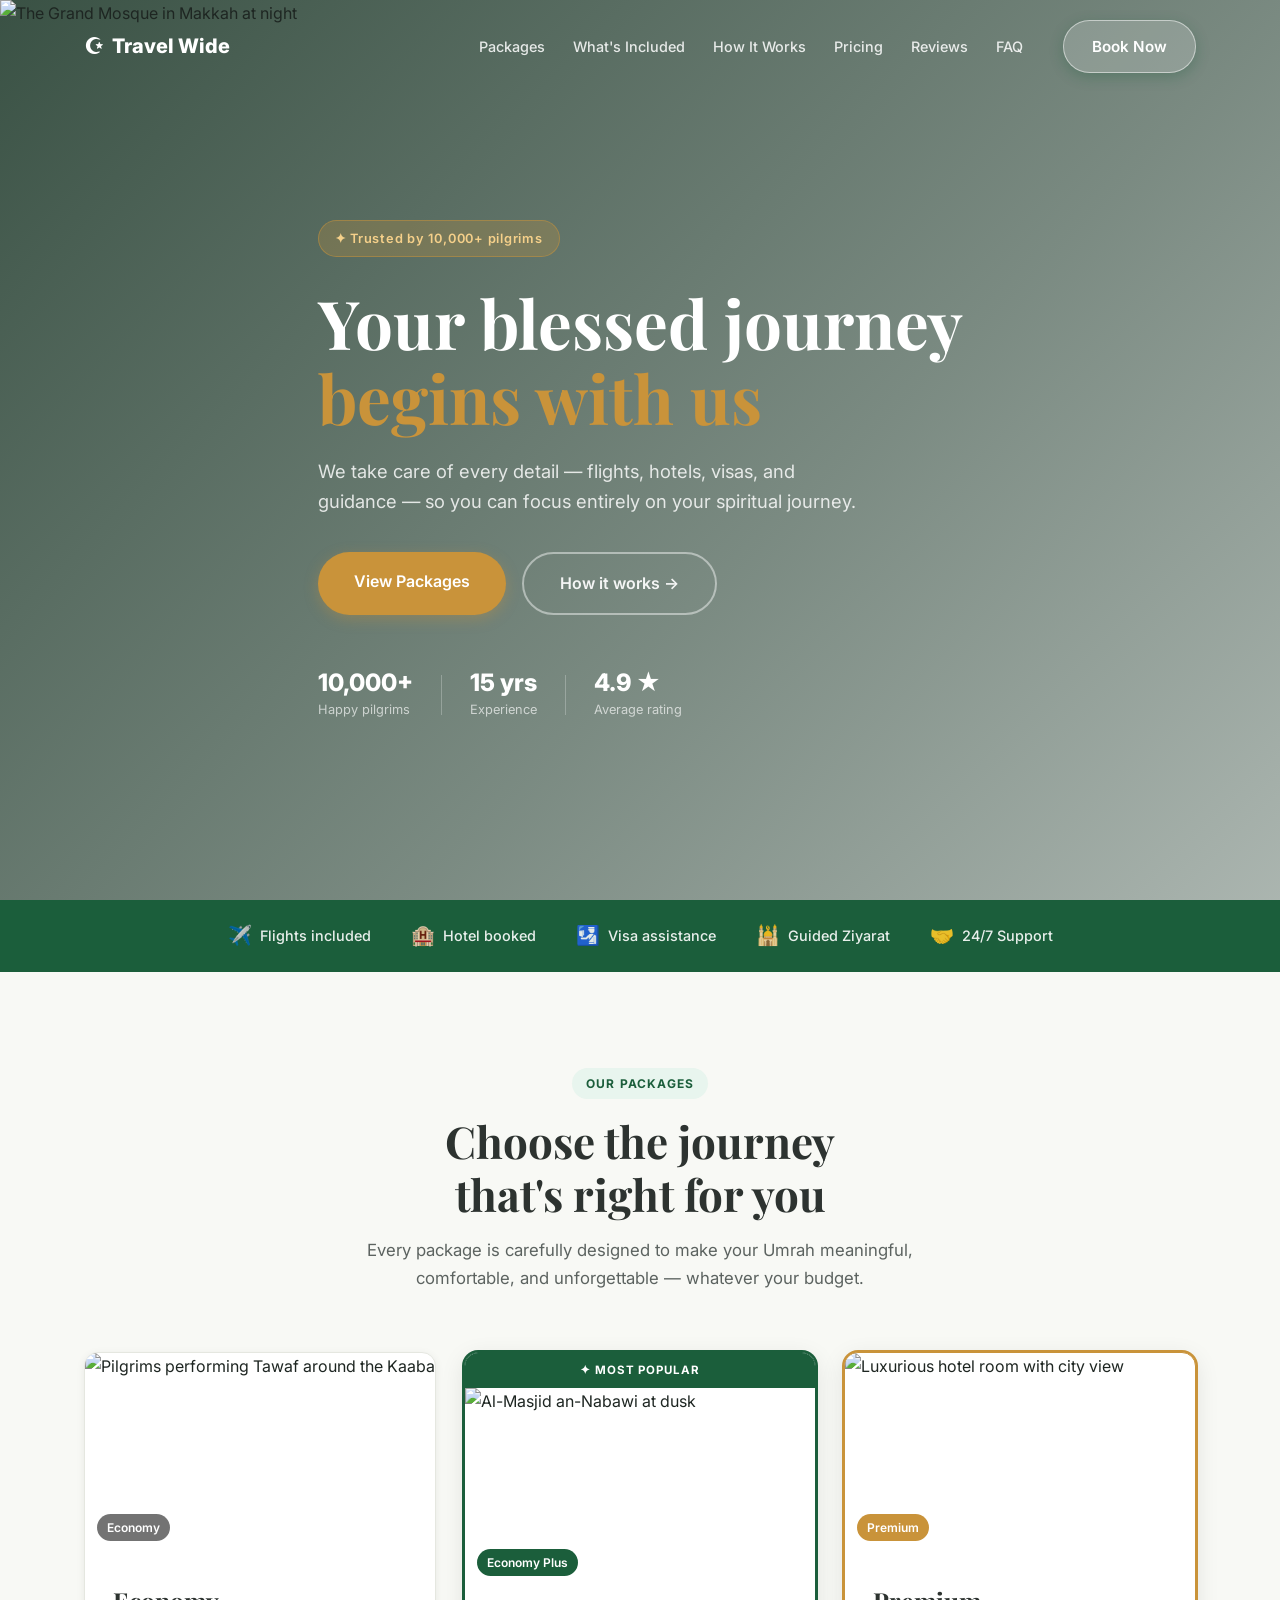
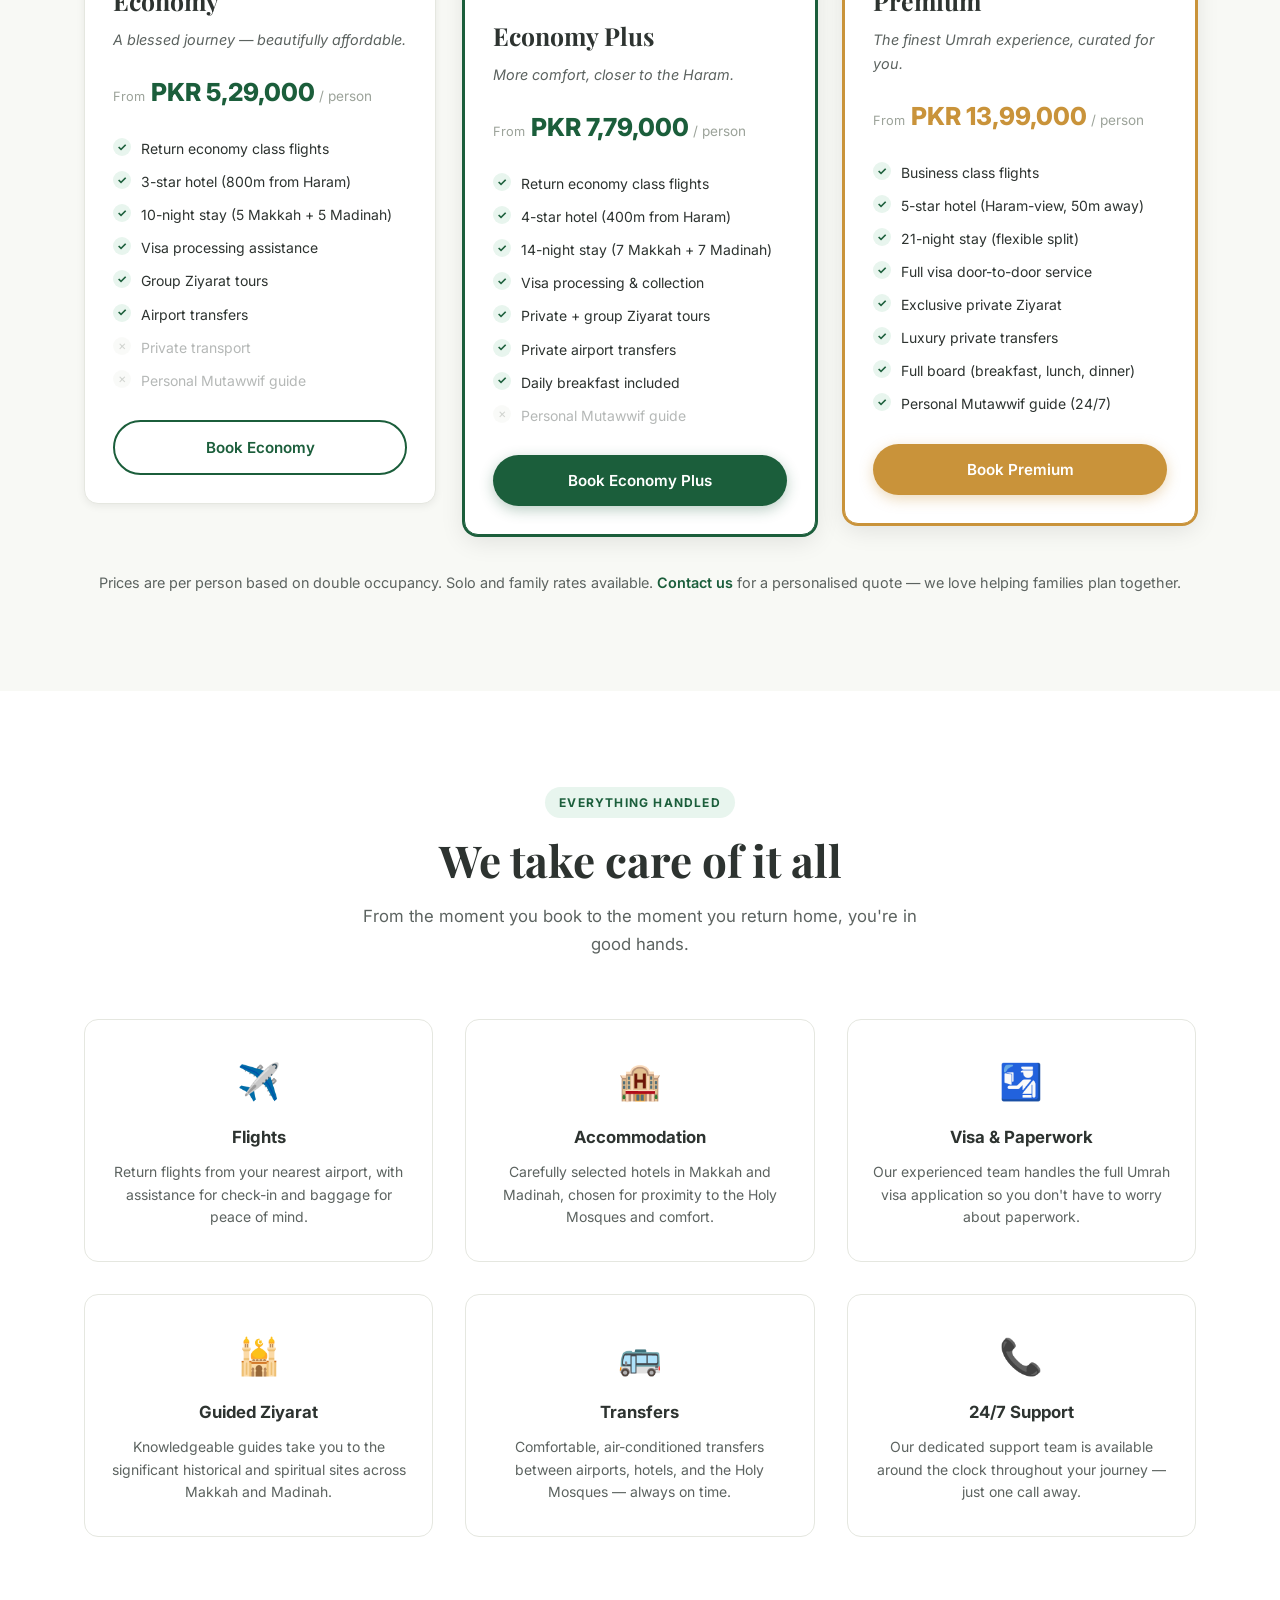
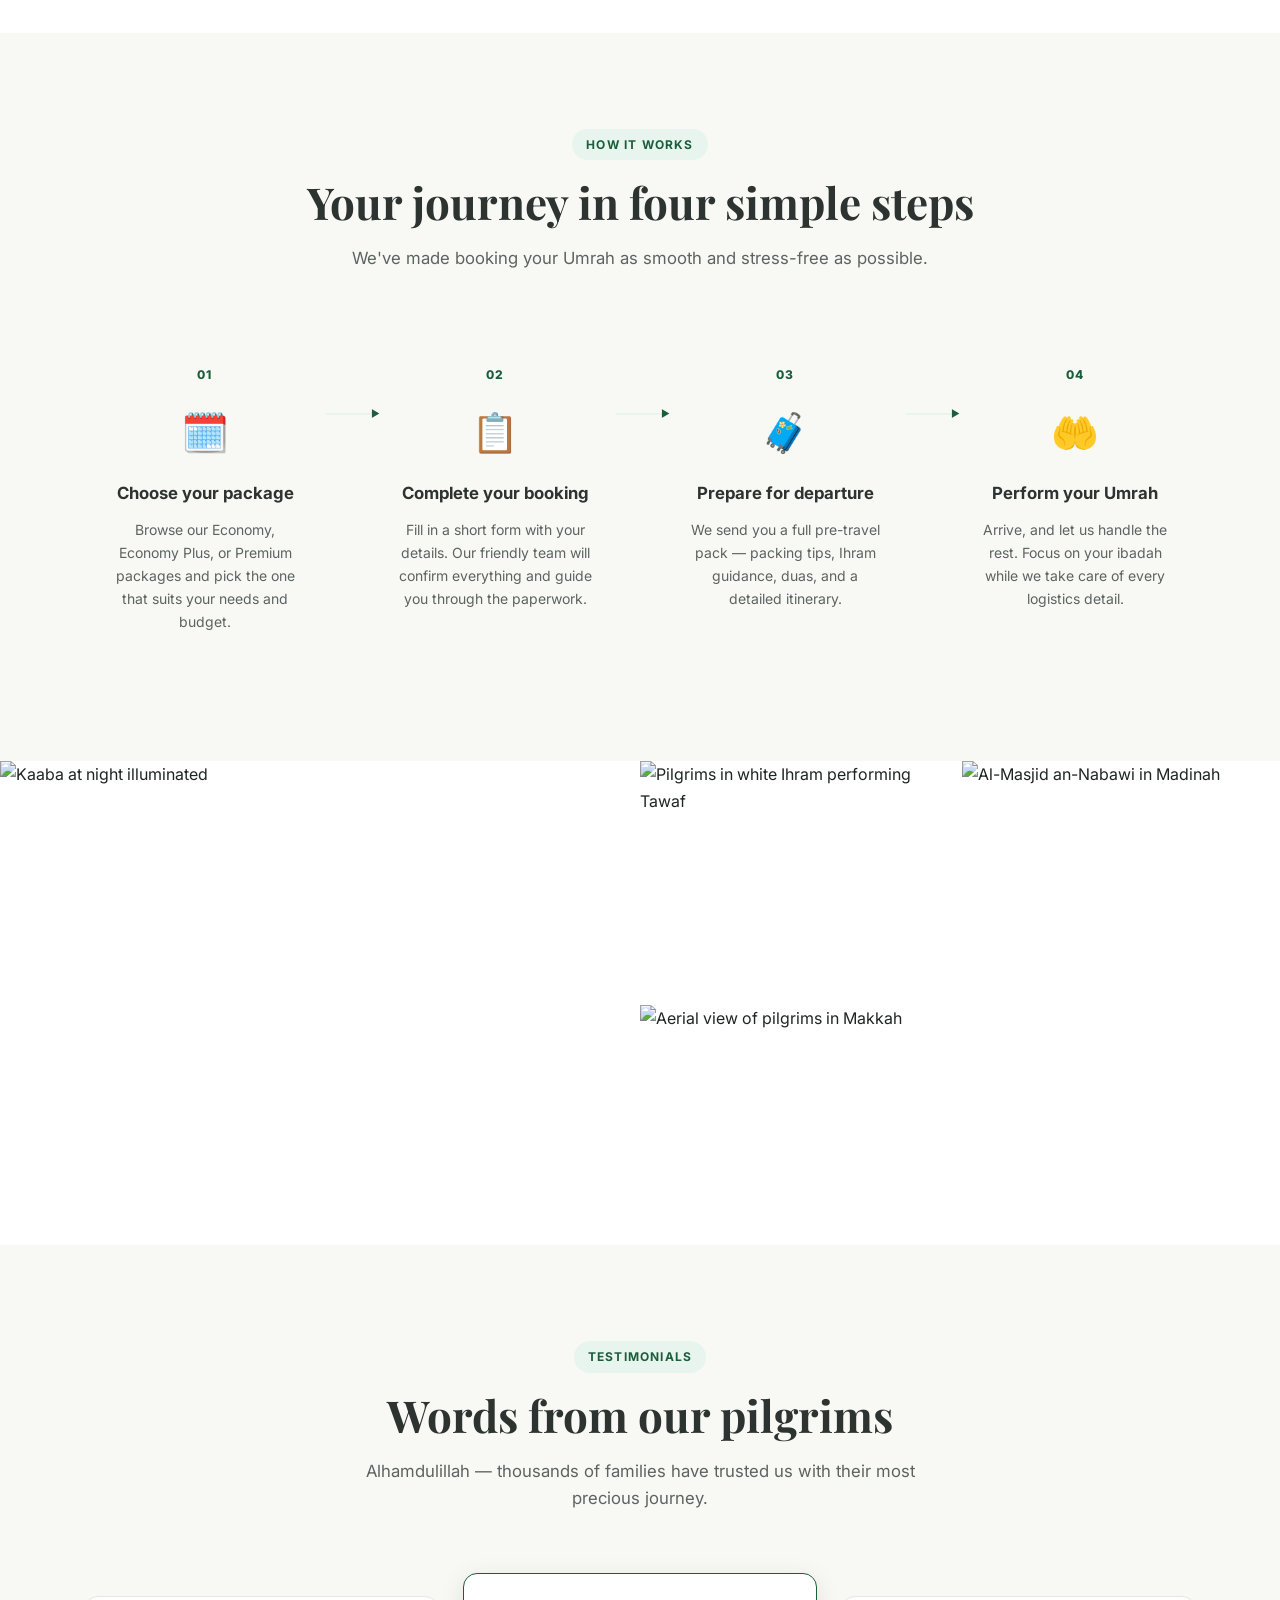
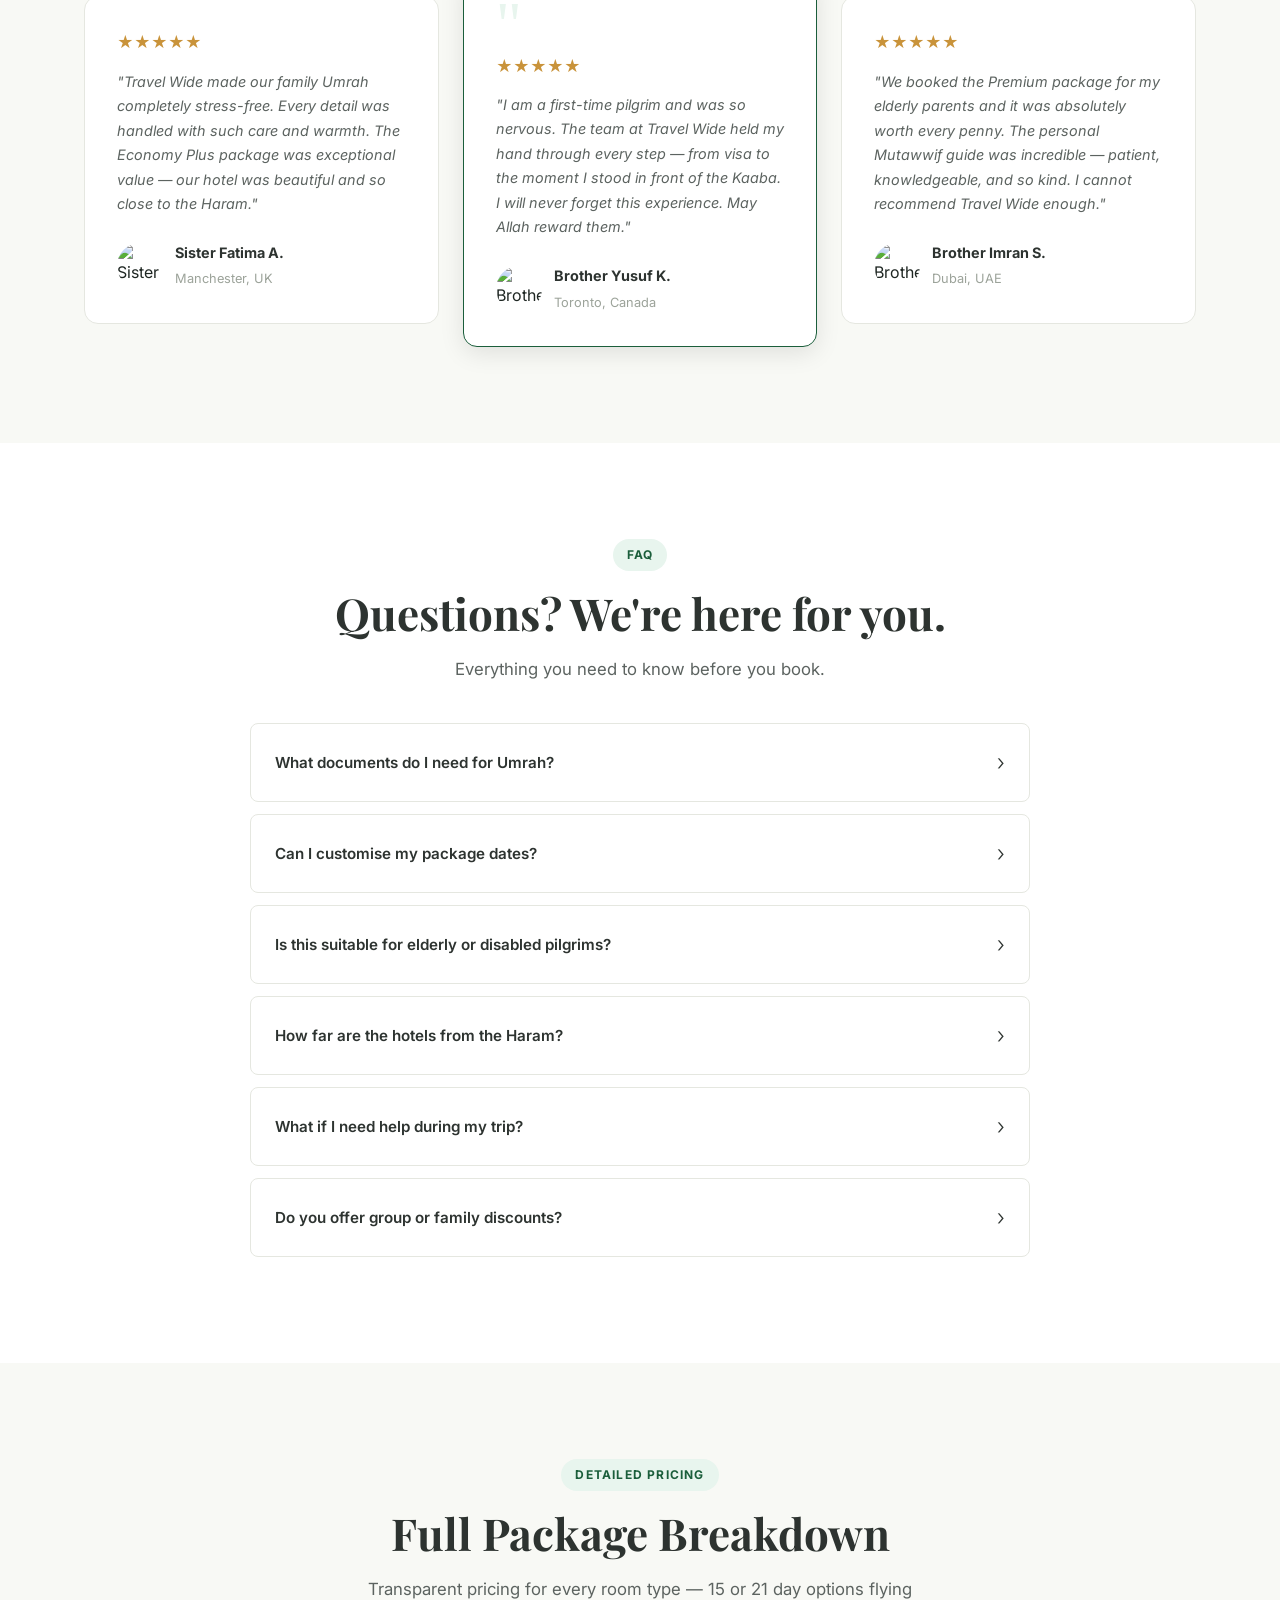
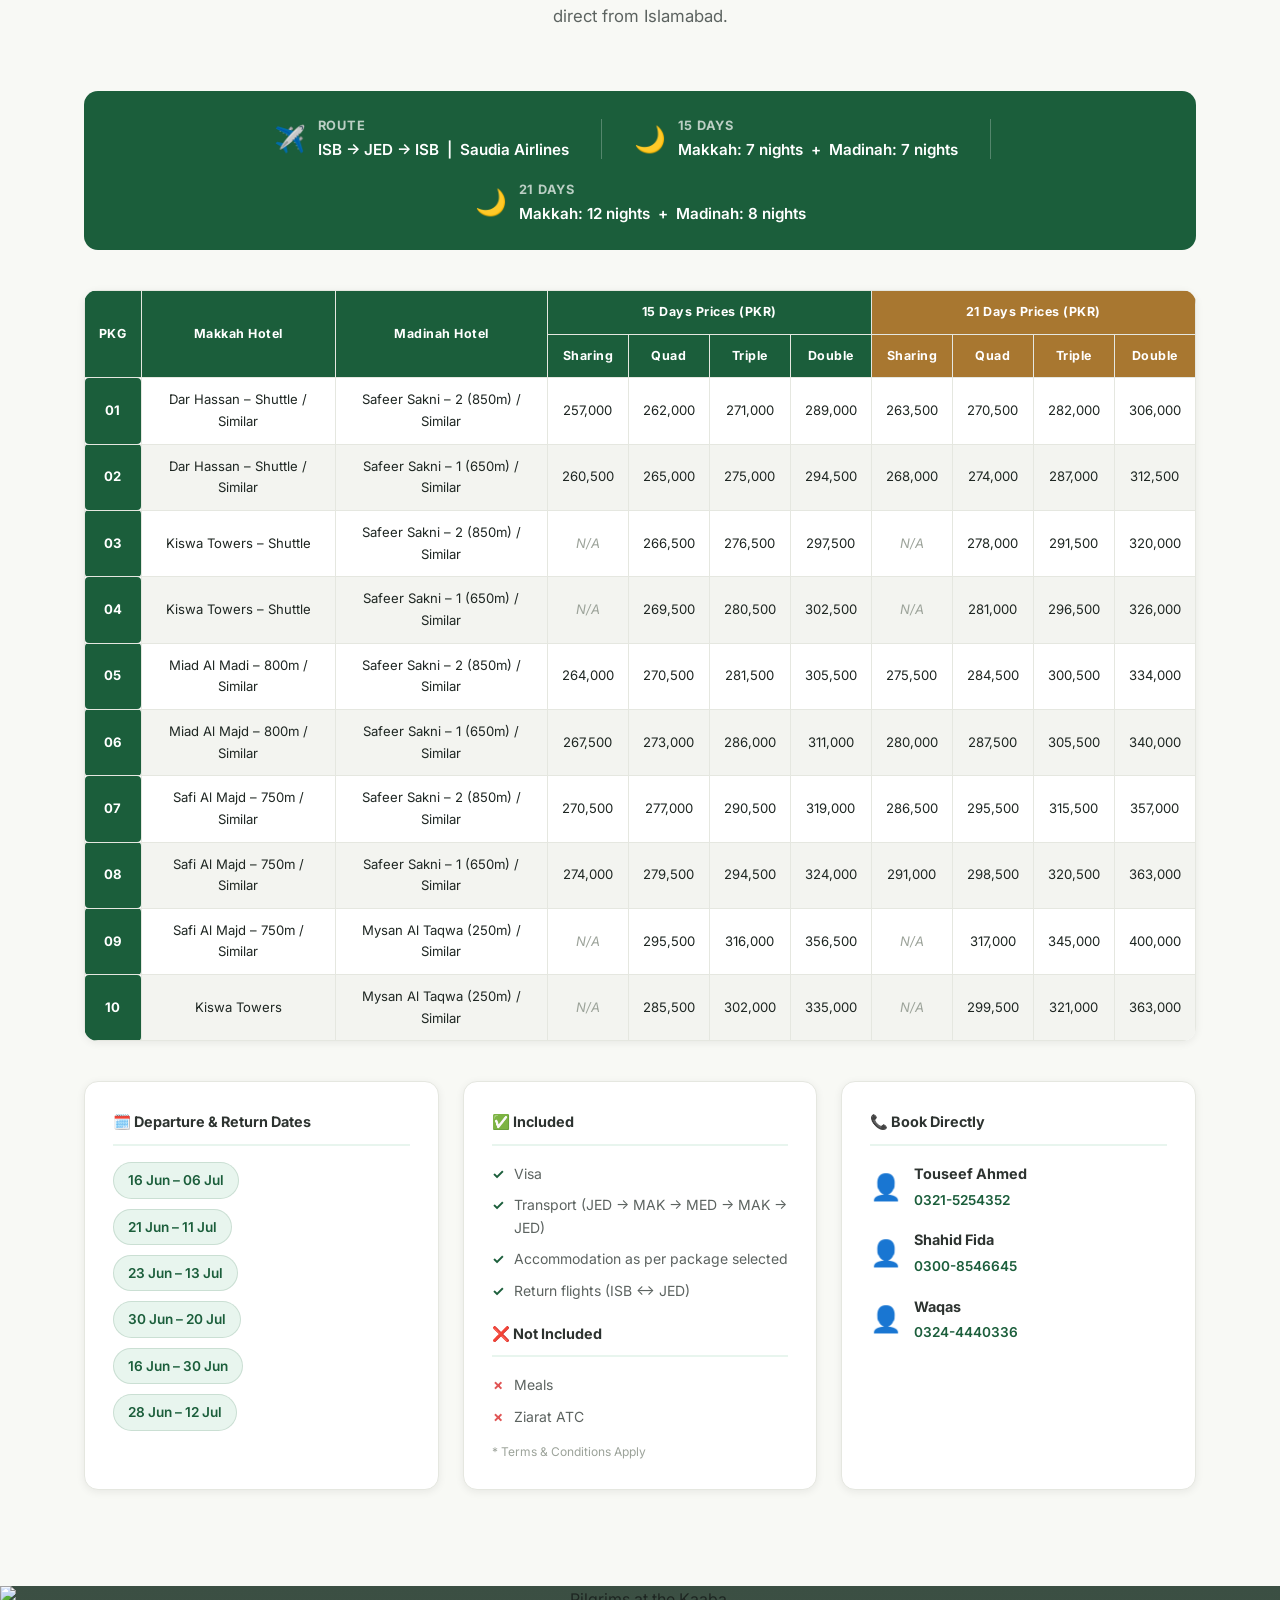
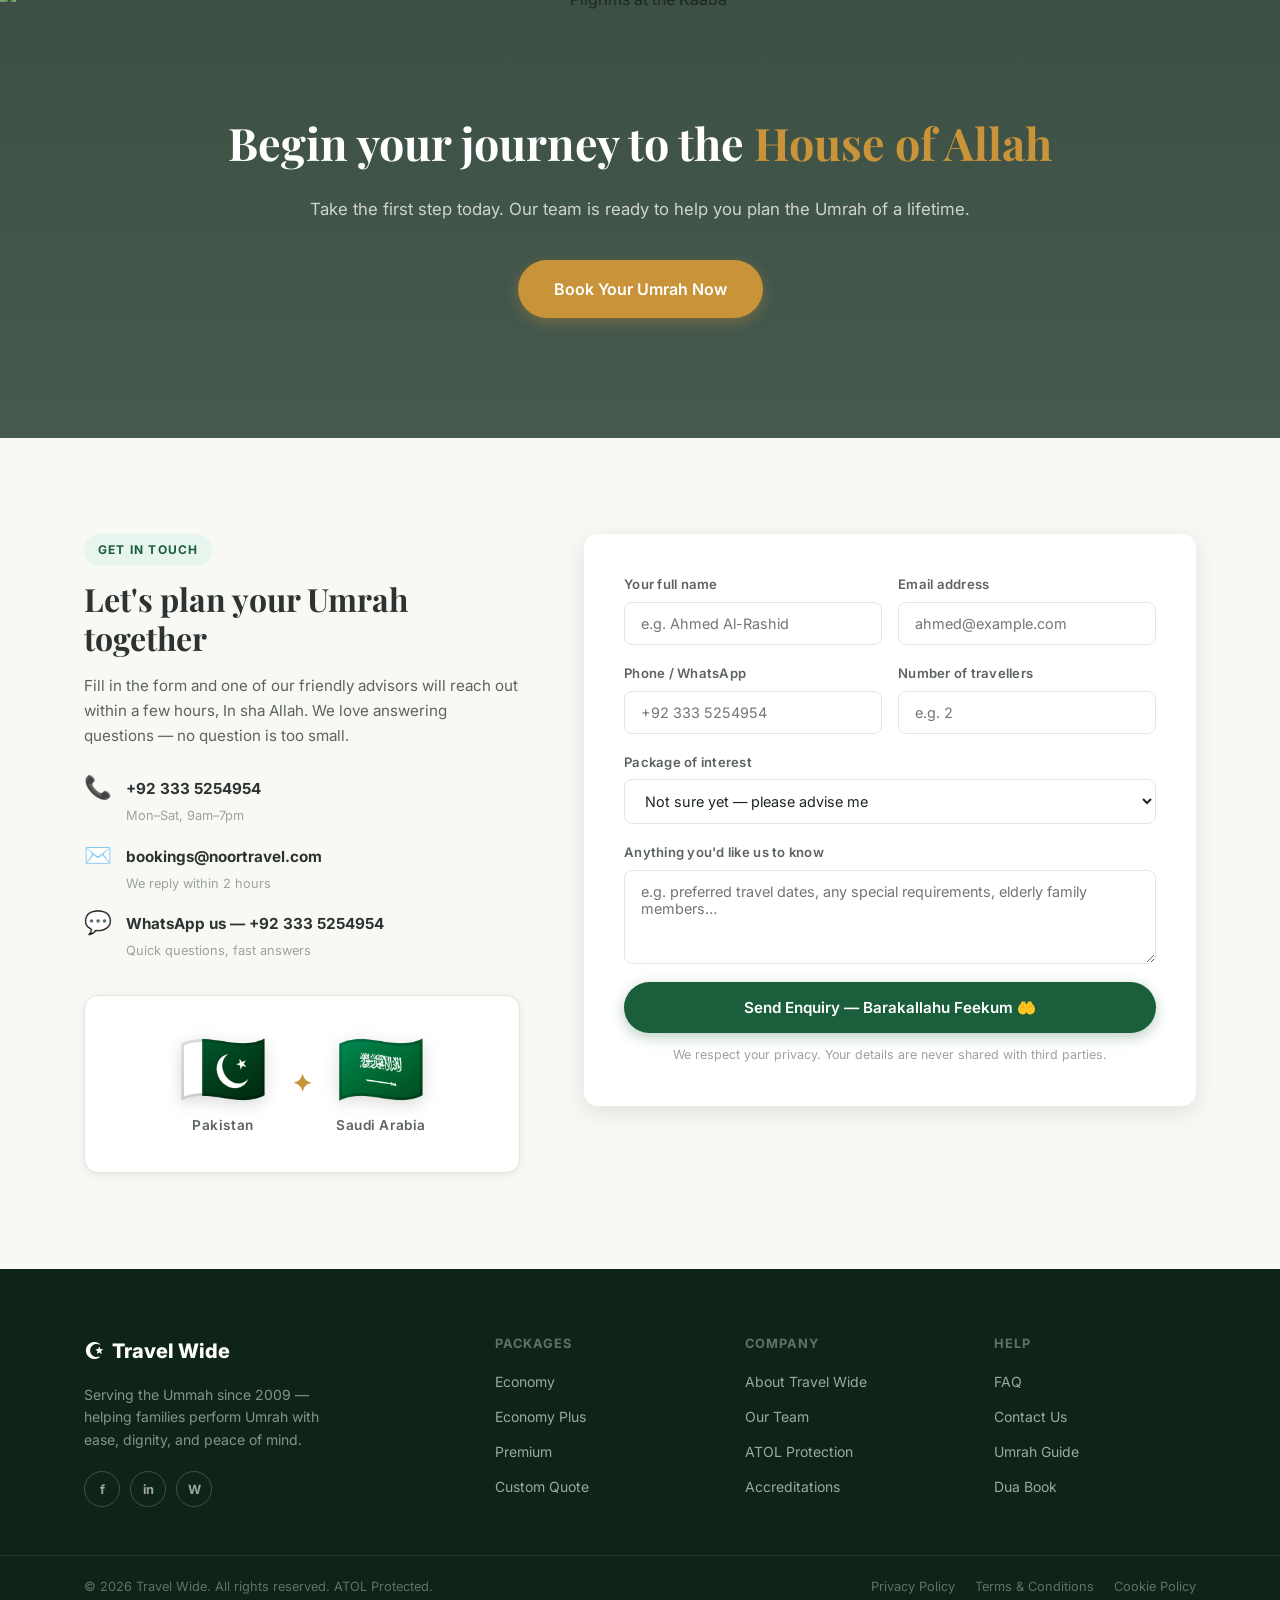
==== commit 971a8ed2: "Add detailed pricing table, flight info, dates and agent contacts Full ISB-JED-ISB package breakdown" ====
--- a/index.html
+++ b/index.html
@@ -21,6 +21,7 @@
         <li><a href="#packages">Packages</a></li>
         <li><a href="#included">What's Included</a></li>
         <li><a href="#how-it-works">How It Works</a></li>
+        <li><a href="#pricing">Pricing</a></li>
         <li><a href="#testimonials">Reviews</a></li>
         <li><a href="#faq">FAQ</a></li>
       </ul>
@@ -434,6 +435,204 @@
           </div>
         </div>
       </div>
+    </div>
+  </section>
+
+  <!-- ── DETAILED PRICING ── -->
+  <section id="pricing" class="section pricing-section">
+    <div class="container">
+      <div class="section-header">
+        <div class="section-badge">Detailed Pricing</div>
+        <h2 class="section-title">Full Package Breakdown</h2>
+        <p class="section-sub">Transparent pricing for every room type — 15 or 21 day options flying direct from Islamabad.</p>
+      </div>
+
+      <!-- Route & Duration -->
+      <div class="route-banner">
+        <div class="route-item">
+          <span class="route-icon">✈️</span>
+          <div>
+            <strong>Route</strong>
+            <span>ISB → JED → ISB &nbsp;|&nbsp; Saudia Airlines</span>
+          </div>
+        </div>
+        <div class="route-divider"></div>
+        <div class="route-item">
+          <span class="route-icon">🌙</span>
+          <div>
+            <strong>15 Days</strong>
+            <span>Makkah: 7 nights &nbsp;+&nbsp; Madinah: 7 nights</span>
+          </div>
+        </div>
+        <div class="route-divider"></div>
+        <div class="route-item">
+          <span class="route-icon">🌙</span>
+          <div>
+            <strong>21 Days</strong>
+            <span>Makkah: 12 nights &nbsp;+&nbsp; Madinah: 8 nights</span>
+          </div>
+        </div>
+      </div>
+
+      <!-- Pricing Table -->
+      <div class="table-scroll">
+        <table class="pricing-table">
+          <thead>
+            <tr>
+              <th rowspan="2">PKG</th>
+              <th rowspan="2">Makkah Hotel</th>
+              <th rowspan="2">Madinah Hotel</th>
+              <th colspan="4" class="th-group th-15">15 Days Prices (PKR)</th>
+              <th colspan="4" class="th-group th-21">21 Days Prices (PKR)</th>
+            </tr>
+            <tr>
+              <th class="th-15">Sharing</th>
+              <th class="th-15">Quad</th>
+              <th class="th-15">Triple</th>
+              <th class="th-15">Double</th>
+              <th class="th-21">Sharing</th>
+              <th class="th-21">Quad</th>
+              <th class="th-21">Triple</th>
+              <th class="th-21">Double</th>
+            </tr>
+          </thead>
+          <tbody>
+            <tr>
+              <td class="pkg-num">01</td>
+              <td>Dar Hassan – Shuttle / Similar</td>
+              <td>Safeer Sakni – 2 (850m) / Similar</td>
+              <td>257,000</td><td>262,000</td><td>271,000</td><td>289,000</td>
+              <td>263,500</td><td>270,500</td><td>282,000</td><td>306,000</td>
+            </tr>
+            <tr>
+              <td class="pkg-num">02</td>
+              <td>Dar Hassan – Shuttle / Similar</td>
+              <td>Safeer Sakni – 1 (650m) / Similar</td>
+              <td>260,500</td><td>265,000</td><td>275,000</td><td>294,500</td>
+              <td>268,000</td><td>274,000</td><td>287,000</td><td>312,500</td>
+            </tr>
+            <tr>
+              <td class="pkg-num">03</td>
+              <td>Kiswa Towers – Shuttle</td>
+              <td>Safeer Sakni – 2 (850m) / Similar</td>
+              <td class="na">N/A</td><td>266,500</td><td>276,500</td><td>297,500</td>
+              <td class="na">N/A</td><td>278,000</td><td>291,500</td><td>320,000</td>
+            </tr>
+            <tr>
+              <td class="pkg-num">04</td>
+              <td>Kiswa Towers – Shuttle</td>
+              <td>Safeer Sakni – 1 (650m) / Similar</td>
+              <td class="na">N/A</td><td>269,500</td><td>280,500</td><td>302,500</td>
+              <td class="na">N/A</td><td>281,000</td><td>296,500</td><td>326,000</td>
+            </tr>
+            <tr>
+              <td class="pkg-num">05</td>
+              <td>Miad Al Madi – 800m / Similar</td>
+              <td>Safeer Sakni – 2 (850m) / Similar</td>
+              <td>264,000</td><td>270,500</td><td>281,500</td><td>305,500</td>
+              <td>275,500</td><td>284,500</td><td>300,500</td><td>334,000</td>
+            </tr>
+            <tr>
+              <td class="pkg-num">06</td>
+              <td>Miad Al Majd – 800m / Similar</td>
+              <td>Safeer Sakni – 1 (650m) / Similar</td>
+              <td>267,500</td><td>273,000</td><td>286,000</td><td>311,000</td>
+              <td>280,000</td><td>287,500</td><td>305,500</td><td>340,000</td>
+            </tr>
+            <tr>
+              <td class="pkg-num">07</td>
+              <td>Safi Al Majd – 750m / Similar</td>
+              <td>Safeer Sakni – 2 (850m) / Similar</td>
+              <td>270,500</td><td>277,000</td><td>290,500</td><td>319,000</td>
+              <td>286,500</td><td>295,500</td><td>315,500</td><td>357,000</td>
+            </tr>
+            <tr>
+              <td class="pkg-num">08</td>
+              <td>Safi Al Majd – 750m / Similar</td>
+              <td>Safeer Sakni – 1 (650m) / Similar</td>
+              <td>274,000</td><td>279,500</td><td>294,500</td><td>324,000</td>
+              <td>291,000</td><td>298,500</td><td>320,500</td><td>363,000</td>
+            </tr>
+            <tr>
+              <td class="pkg-num">09</td>
+              <td>Safi Al Majd – 750m / Similar</td>
+              <td>Mysan Al Taqwa (250m) / Similar</td>
+              <td class="na">N/A</td><td>295,500</td><td>316,000</td><td>356,500</td>
+              <td class="na">N/A</td><td>317,000</td><td>345,000</td><td>400,000</td>
+            </tr>
+            <tr>
+              <td class="pkg-num">10</td>
+              <td>Kiswa Towers</td>
+              <td>Mysan Al Taqwa (250m) / Similar</td>
+              <td class="na">N/A</td><td>285,500</td><td>302,000</td><td>335,000</td>
+              <td class="na">N/A</td><td>299,500</td><td>321,000</td><td>363,000</td>
+            </tr>
+          </tbody>
+        </table>
+      </div>
+
+      <!-- Info Grid -->
+      <div class="info-grid">
+
+        <!-- Departure Dates -->
+        <div class="info-card">
+          <h4 class="info-card-title">🗓️ Departure &amp; Return Dates</h4>
+          <ul class="dates-list">
+            <li><span class="date-badge">16 Jun – 06 Jul</span></li>
+            <li><span class="date-badge">21 Jun – 11 Jul</span></li>
+            <li><span class="date-badge">23 Jun – 13 Jul</span></li>
+            <li><span class="date-badge">30 Jun – 20 Jul</span></li>
+            <li><span class="date-badge">16 Jun – 30 Jun</span></li>
+            <li><span class="date-badge">28 Jun – 12 Jul</span></li>
+          </ul>
+        </div>
+
+        <!-- Included -->
+        <div class="info-card">
+          <h4 class="info-card-title">✅ Included</h4>
+          <ul class="inc-list">
+            <li class="inc-yes">Visa</li>
+            <li class="inc-yes">Transport (JED → MAK → MED → MAK → JED)</li>
+            <li class="inc-yes">Accommodation as per package selected</li>
+            <li class="inc-yes">Return flights (ISB ↔ JED)</li>
+          </ul>
+          <h4 class="info-card-title mt">❌ Not Included</h4>
+          <ul class="inc-list">
+            <li class="inc-no">Meals</li>
+            <li class="inc-no">Ziarat ATC</li>
+          </ul>
+          <p class="terms-note">* Terms &amp; Conditions Apply</p>
+        </div>
+
+        <!-- Contact People -->
+        <div class="info-card">
+          <h4 class="info-card-title">📞 Book Directly</h4>
+          <ul class="agents-list">
+            <li class="agent">
+              <span class="agent-icon">👤</span>
+              <div>
+                <strong>Touseef Ahmed</strong>
+                <a href="tel:03215254352">0321-5254352</a>
+              </div>
+            </li>
+            <li class="agent">
+              <span class="agent-icon">👤</span>
+              <div>
+                <strong>Shahid Fida</strong>
+                <a href="tel:03008546645">0300-8546645</a>
+              </div>
+            </li>
+            <li class="agent">
+              <span class="agent-icon">👤</span>
+              <div>
+                <strong>Waqas</strong>
+                <a href="tel:03244440336">0324-4440336</a>
+              </div>
+            </li>
+          </ul>
+        </div>
+
+      </div><!-- /info-grid -->
     </div>
   </section>
 
--- a/styles.css
+++ b/styles.css
@@ -638,6 +638,140 @@
 .faq-a p { font-size: .9rem; color: var(--gray-600); line-height: 1.7; }
 
 /* ── CTA BANNER ── */
+/* ── DETAILED PRICING SECTION ── */
+.pricing-section { background: var(--off-white); }
+
+.route-banner {
+  display: flex;
+  align-items: center;
+  justify-content: center;
+  gap: 0;
+  background: var(--green);
+  border-radius: var(--radius);
+  padding: 24px 32px;
+  margin-bottom: 40px;
+  flex-wrap: wrap;
+  gap: 16px;
+}
+.route-item {
+  display: flex;
+  align-items: center;
+  gap: 12px;
+  color: var(--white);
+}
+.route-item .route-icon { font-size: 1.6rem; }
+.route-item strong { display: block; font-size: .8rem; opacity: .7; text-transform: uppercase; letter-spacing: .06em; }
+.route-item span { font-size: .95rem; font-weight: 600; }
+.route-divider { width: 1px; height: 40px; background: rgba(255,255,255,.25); margin: 0 16px; }
+
+.pricing-table {
+  width: 100%;
+  border-collapse: collapse;
+  font-size: .82rem;
+  background: var(--white);
+  border-radius: var(--radius);
+  overflow: hidden;
+  box-shadow: var(--shadow-sm);
+}
+.pricing-table th, .pricing-table td {
+  padding: 11px 14px;
+  text-align: center;
+  border: 1px solid var(--gray-200);
+}
+.pricing-table thead th {
+  background: var(--green);
+  color: var(--white);
+  font-weight: 700;
+  font-size: .78rem;
+  letter-spacing: .04em;
+}
+.th-group { font-size: .85rem; }
+.th-15 { background: #1b5e3b !important; }
+.th-21 { background: #a87730 !important; }
+.pricing-table tbody tr:nth-child(even) { background: var(--gray-100); }
+.pricing-table tbody tr:hover { background: var(--green-light); }
+.pricing-table td:first-child { font-weight: 600; color: var(--gray-600); }
+.pkg-num {
+  background: var(--green);
+  color: var(--white) !important;
+  font-weight: 700 !important;
+  border-radius: 4px;
+  text-align: center;
+}
+.na { color: var(--gray-400); font-style: italic; }
+
+.info-grid {
+  display: grid;
+  grid-template-columns: repeat(3, 1fr);
+  gap: 24px;
+  margin-top: 40px;
+}
+.info-card {
+  background: var(--white);
+  border-radius: var(--radius);
+  padding: 28px;
+  border: 1.5px solid var(--gray-200);
+  box-shadow: var(--shadow-sm);
+}
+.info-card-title {
+  font-size: .9rem;
+  font-weight: 700;
+  color: var(--gray-800);
+  margin-bottom: 16px;
+  padding-bottom: 10px;
+  border-bottom: 2px solid var(--green-light);
+}
+.info-card-title.mt { margin-top: 20px; }
+
+.dates-list {
+  display: flex;
+  flex-direction: column;
+  gap: 10px;
+}
+.date-badge {
+  display: inline-block;
+  background: var(--green-light);
+  color: var(--green);
+  font-weight: 600;
+  font-size: .85rem;
+  padding: 6px 14px;
+  border-radius: 999px;
+  border: 1px solid rgba(27,94,59,.15);
+}
+
+.inc-list { display: flex; flex-direction: column; gap: 8px; }
+.inc-list li {
+  font-size: .875rem;
+  padding-left: 22px;
+  position: relative;
+  color: var(--gray-600);
+}
+.inc-yes::before { content: '✓'; position: absolute; left: 0; color: var(--green); font-weight: 700; }
+.inc-no::before  { content: '✗'; position: absolute; left: 0; color: #e05454; font-weight: 700; }
+.terms-note { font-size: .75rem; color: var(--gray-400); margin-top: 14px; }
+
+.agents-list { display: flex; flex-direction: column; gap: 16px; }
+.agent {
+  display: flex;
+  align-items: center;
+  gap: 12px;
+}
+.agent-icon { font-size: 1.6rem; }
+.agent strong { display: block; font-size: .9rem; color: var(--gray-800); }
+.agent a {
+  font-size: .85rem;
+  color: var(--green);
+  font-weight: 600;
+}
+.agent a:hover { text-decoration: underline; }
+
+@media (max-width: 860px) {
+  .info-grid { grid-template-columns: 1fr; }
+  .route-banner { flex-direction: column; text-align: center; }
+  .route-divider { width: 80%; height: 1px; margin: 4px 0; }
+}
+
+/* ── CTA BANNER ── */
 .cta-banner {
   position: relative;
   padding: 120px 0;
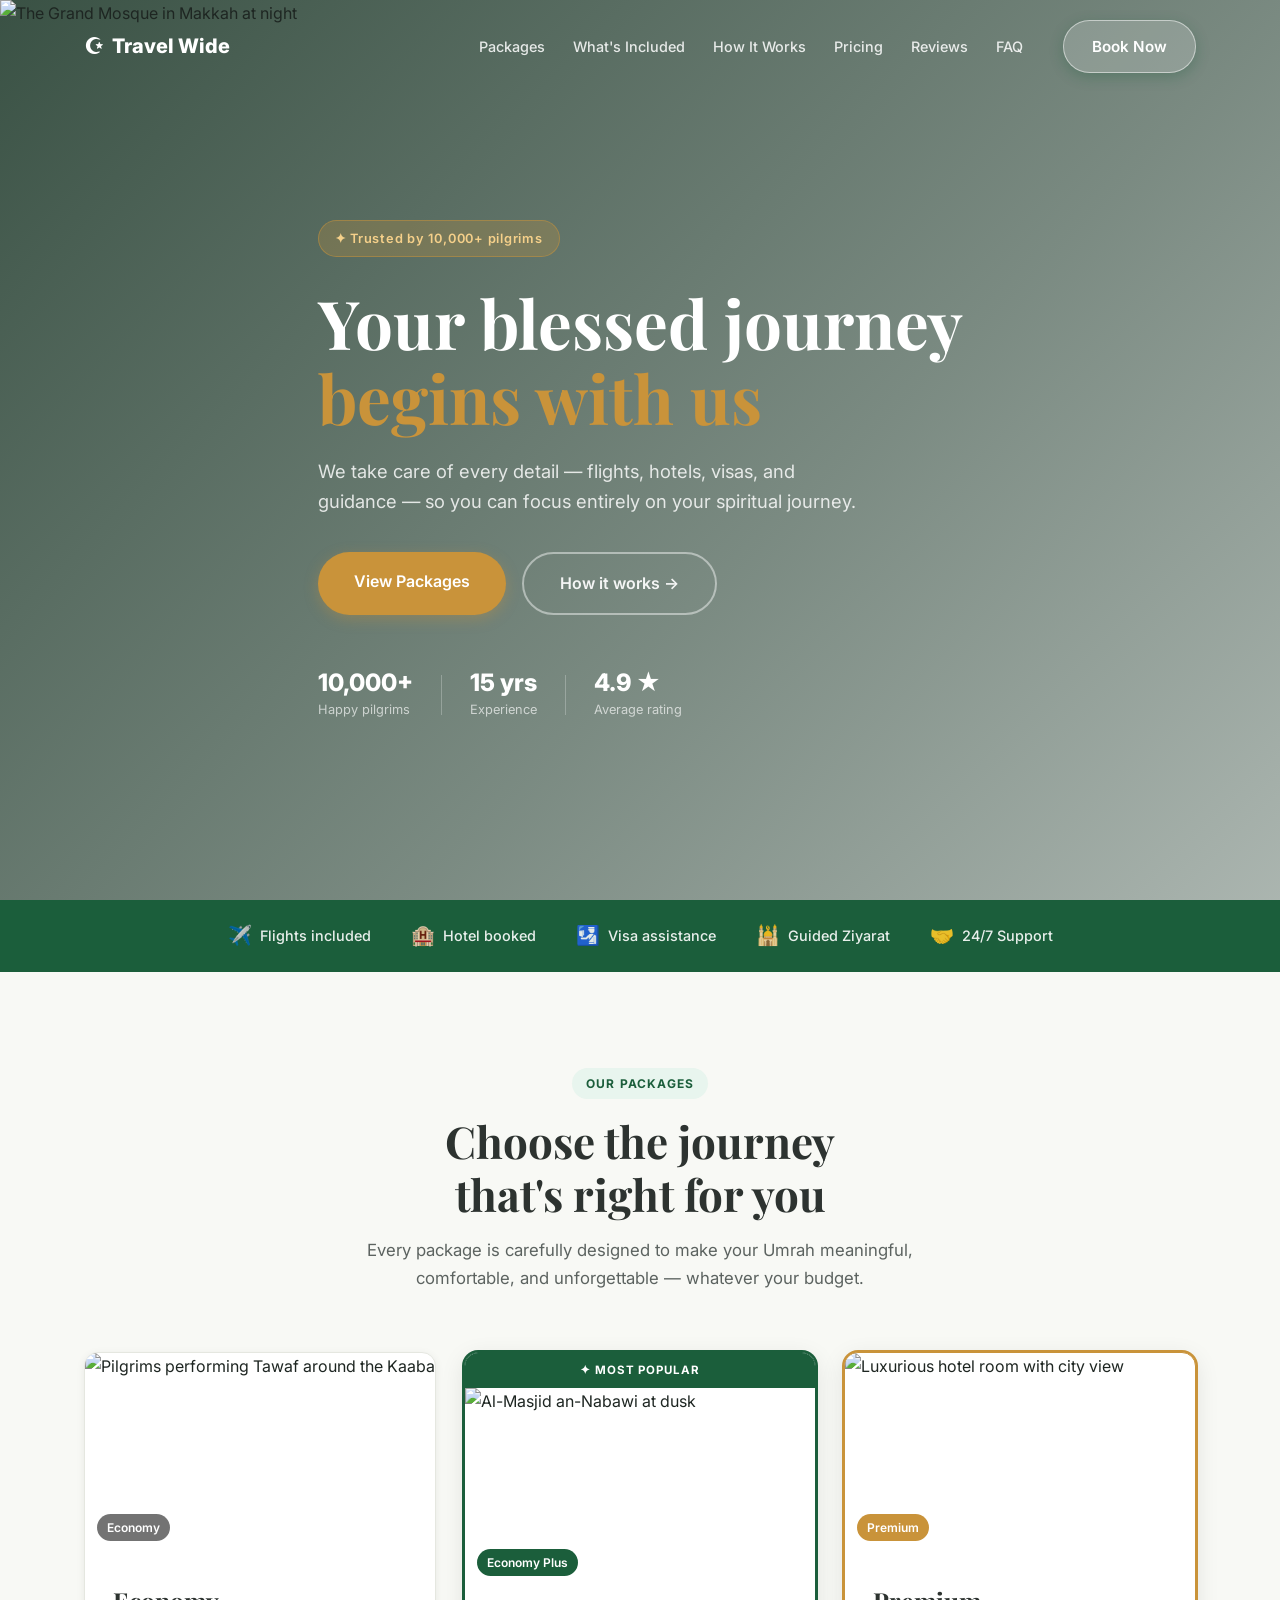
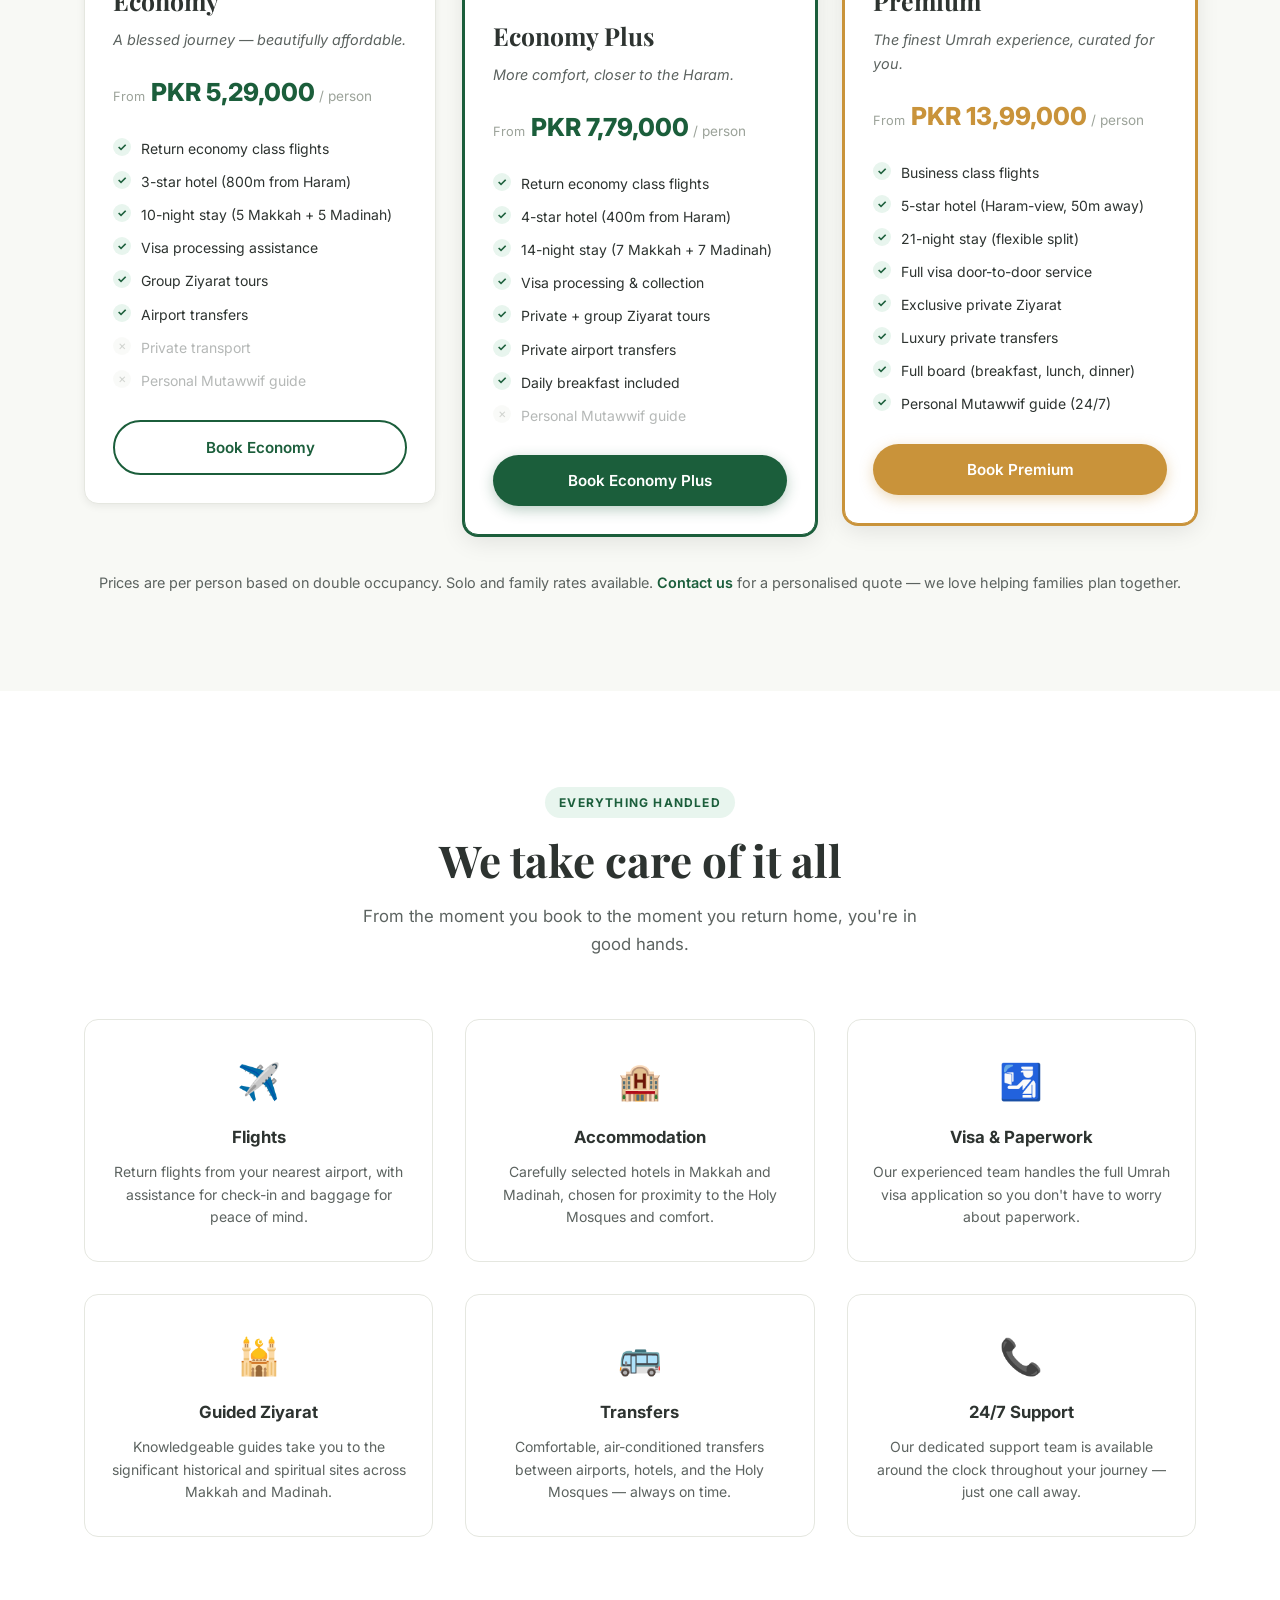
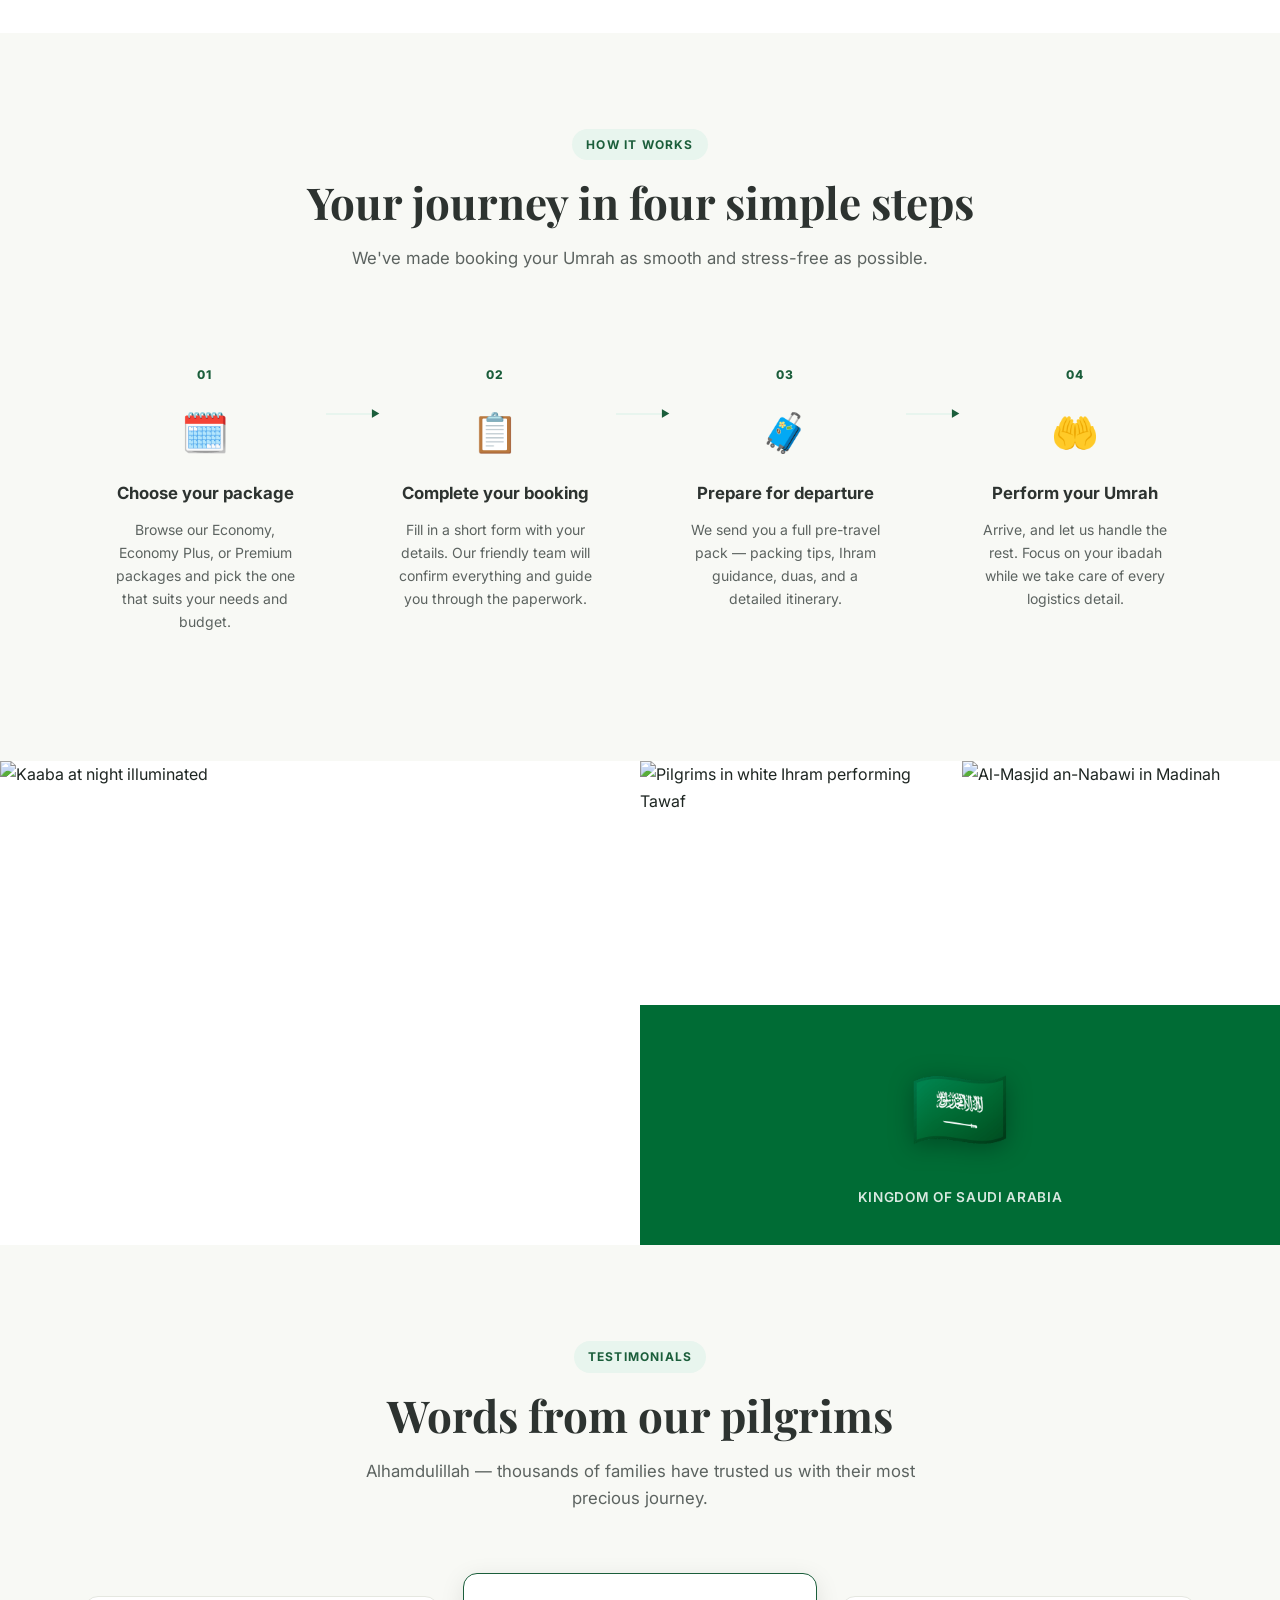
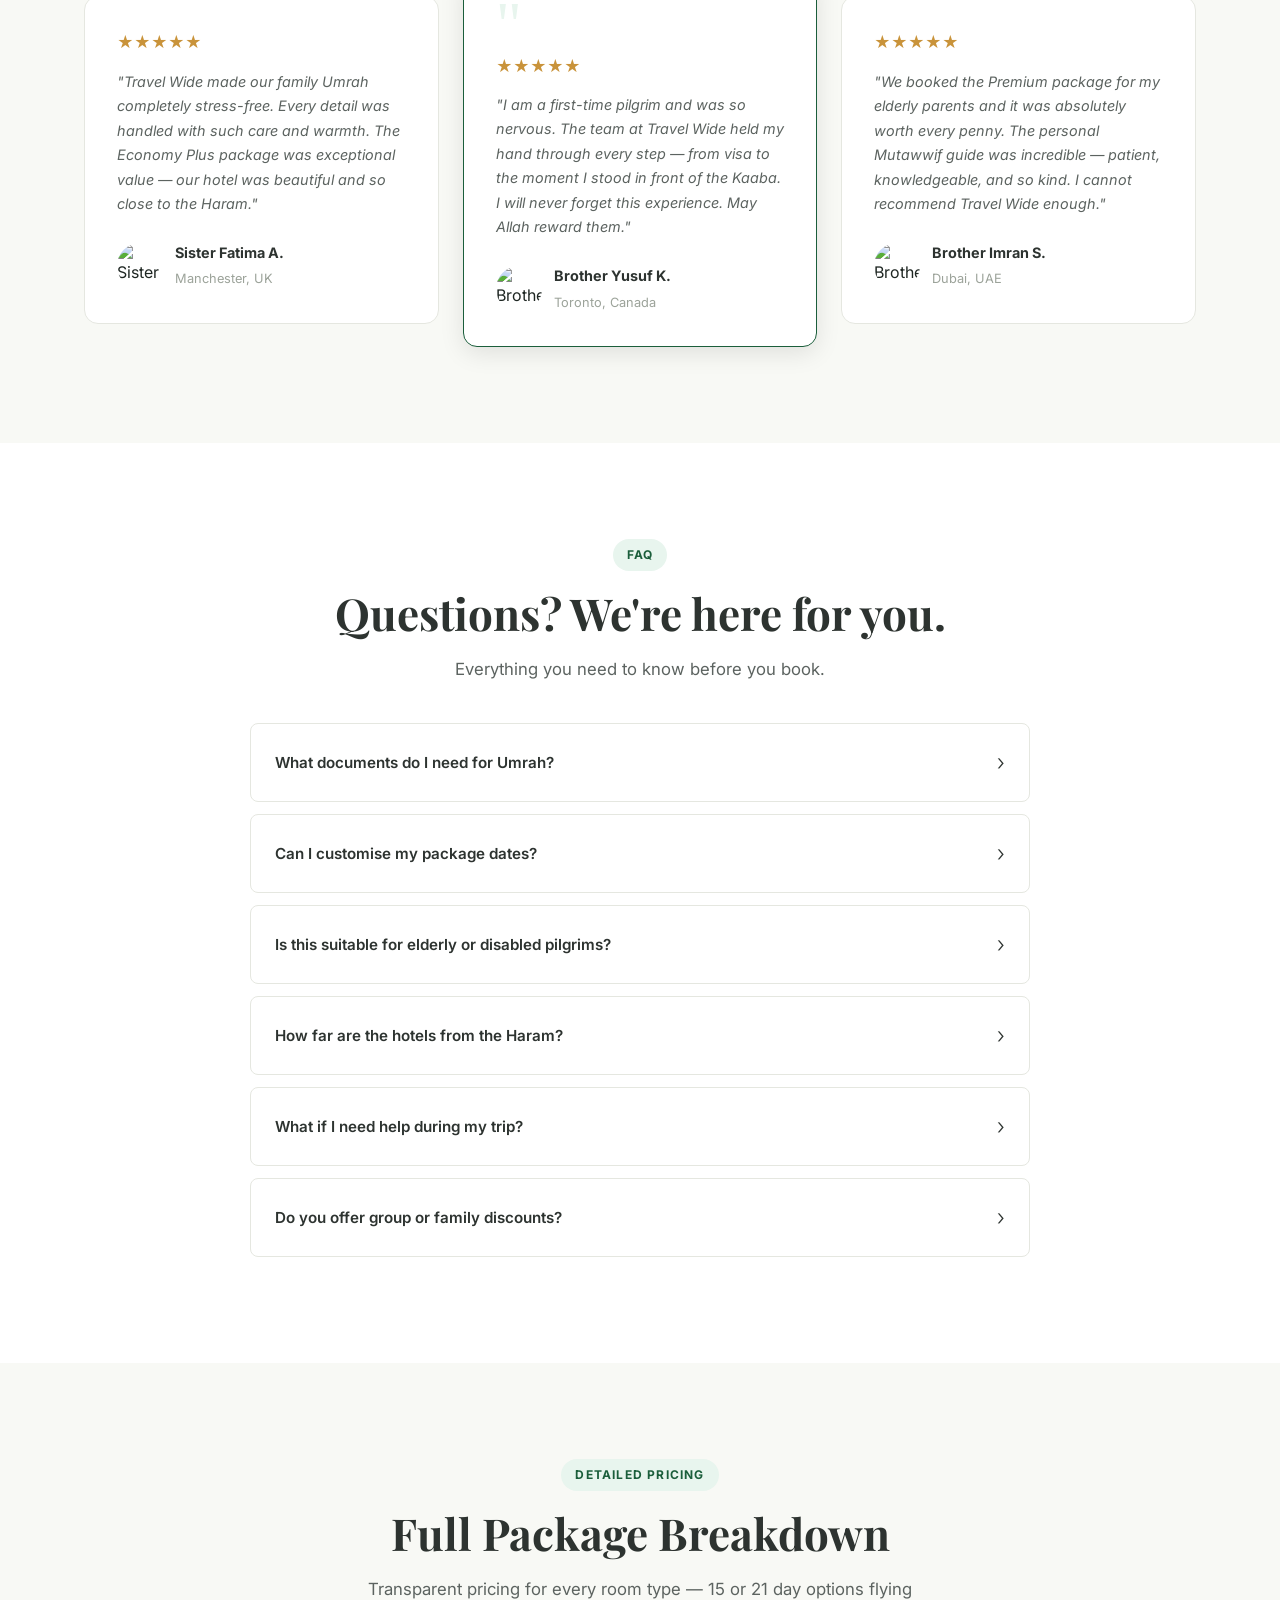
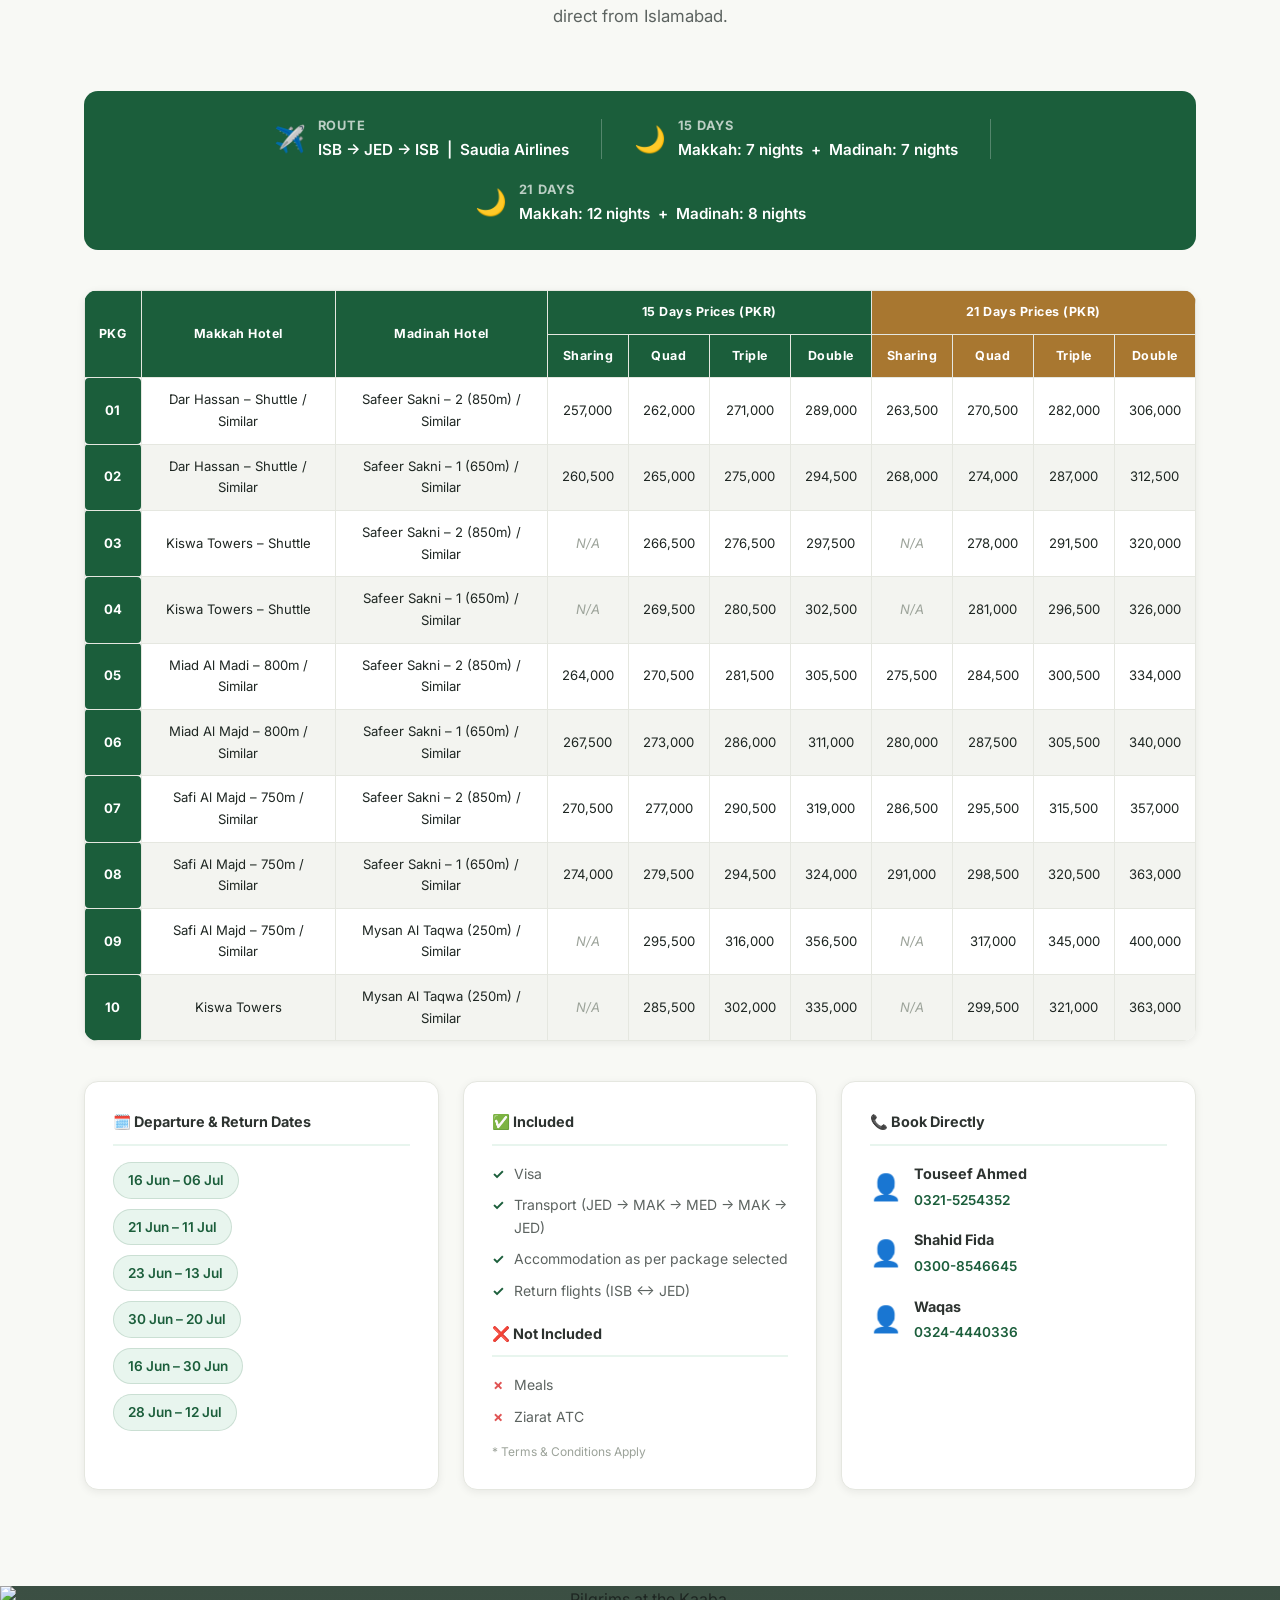
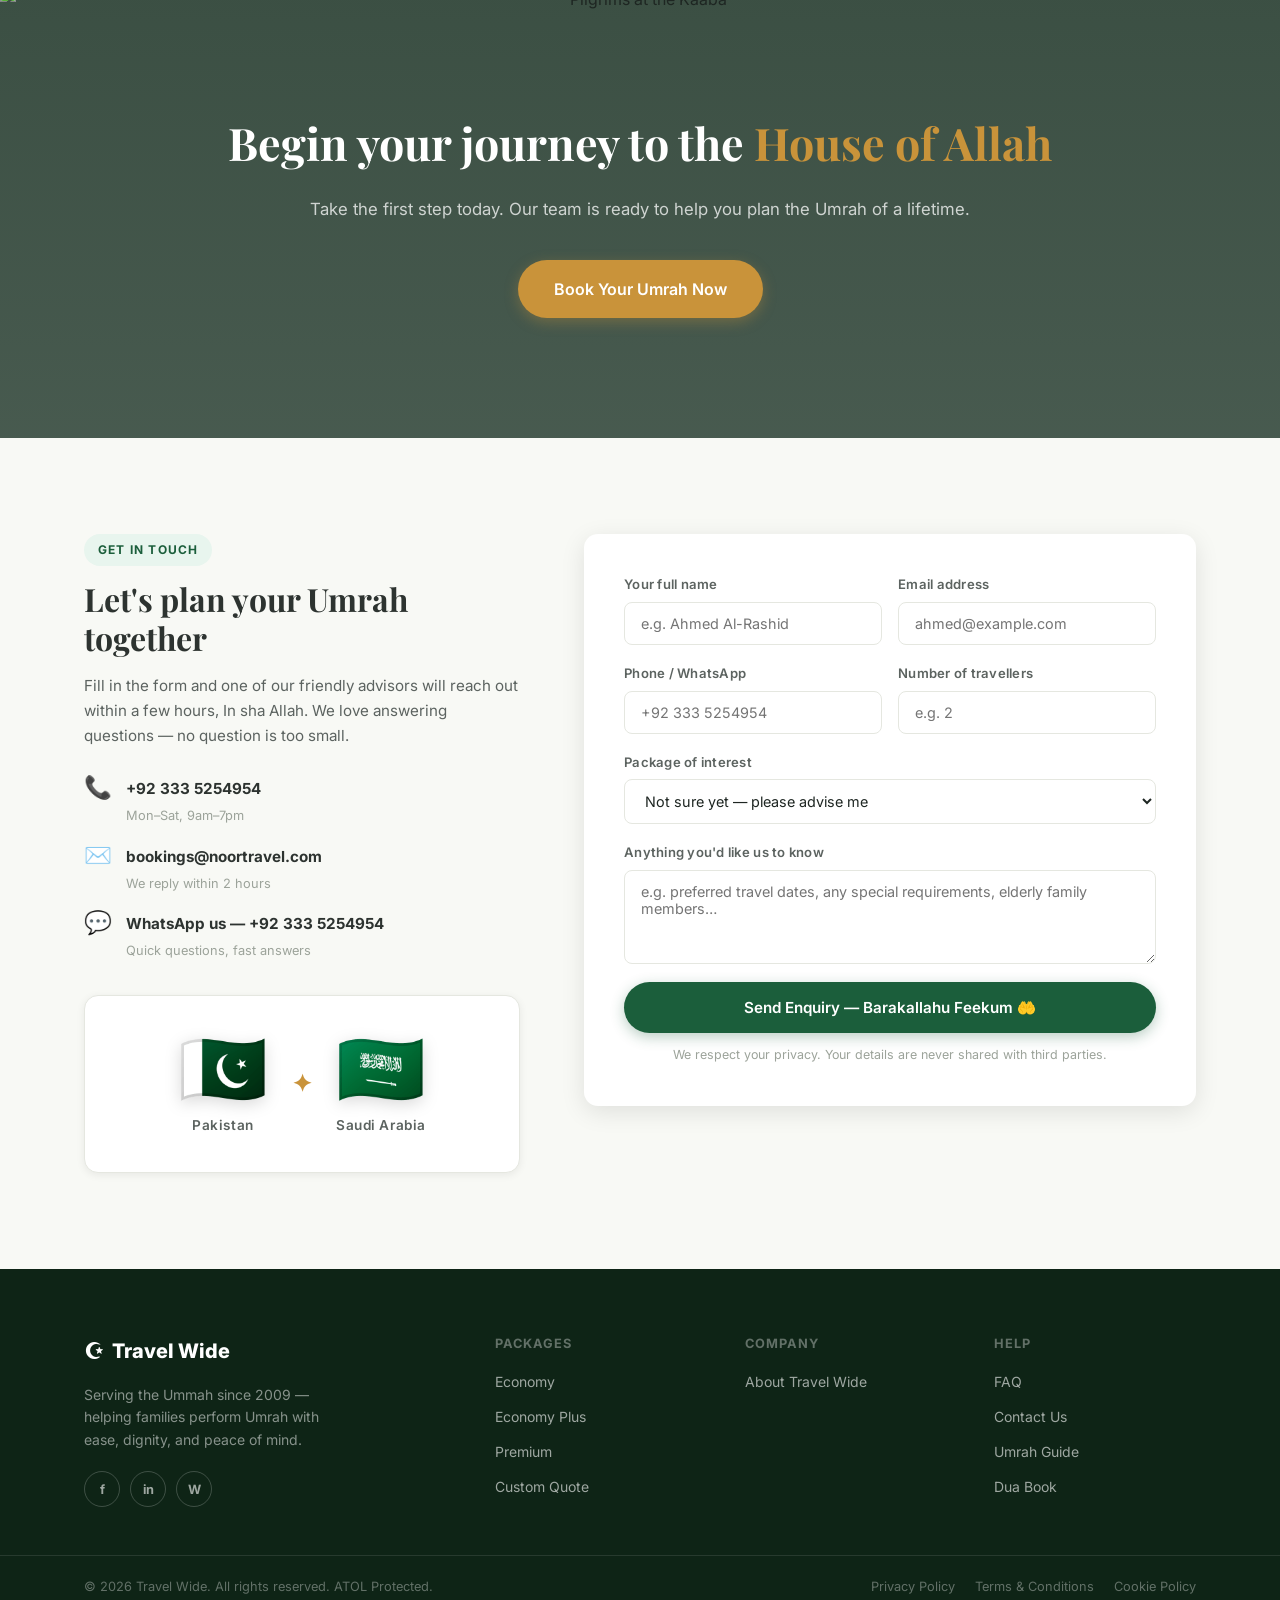
==== commit 094d07de: "Remove Team/ATOL/Accreditations links; replace gallery image with Saudi flag https://claude.ai/code/" ====
--- a/index.html
+++ b/index.html
@@ -318,7 +318,10 @@
         <div class="gallery-caption">Al-Masjid an-Nabawi, Madinah</div>
       </div>
       <div class="gallery-item g-wide">
-        <img src="https://images.unsplash.com/photo-1532375810709-75b1da00537c?w=900&auto=format&fit=crop&q=80" alt="Aerial view of pilgrims in Makkah" />
+        <div class="gallery-flag-wrap">
+          <span class="gallery-flag-emoji">🇸🇦</span>
+          <span class="gallery-flag-text">Kingdom of Saudi Arabia</span>
+        </div>
         <div class="gallery-caption">The sacred city of Makkah</div>
       </div>
     </div>
@@ -755,9 +758,6 @@
         <div class="footer-col">
           <strong>Company</strong>
           <a href="#">About Travel Wide</a>
-          <a href="#">Our Team</a>
-          <a href="#">ATOL Protection</a>
-          <a href="#">Accreditations</a>
         </div>
         <div class="footer-col">
           <strong>Help</strong>
--- a/styles.css
+++ b/styles.css
@@ -524,6 +524,26 @@
 .gallery-item:hover img { transform: scale(1.04); }
 .g-tall { grid-row: 1 / 3; }
 .g-wide { grid-column: 2 / 4; }
+.gallery-flag-wrap {
+  width: 100%; height: 100%;
+  background: #006c35;
+  display: flex;
+  flex-direction: column;
+  align-items: center;
+  justify-content: center;
+  gap: 12px;
+}
+.gallery-flag-emoji {
+  font-size: 5rem;
+  filter: drop-shadow(0 4px 12px rgba(0,0,0,.3));
+}
+.gallery-flag-text {
+  font-size: .85rem;
+  font-weight: 600;
+  color: rgba(255,255,255,.85);
+  letter-spacing: .05em;
+  text-transform: uppercase;
+}
 .gallery-caption {
   position: absolute;
   bottom: 0; left: 0; right: 0;
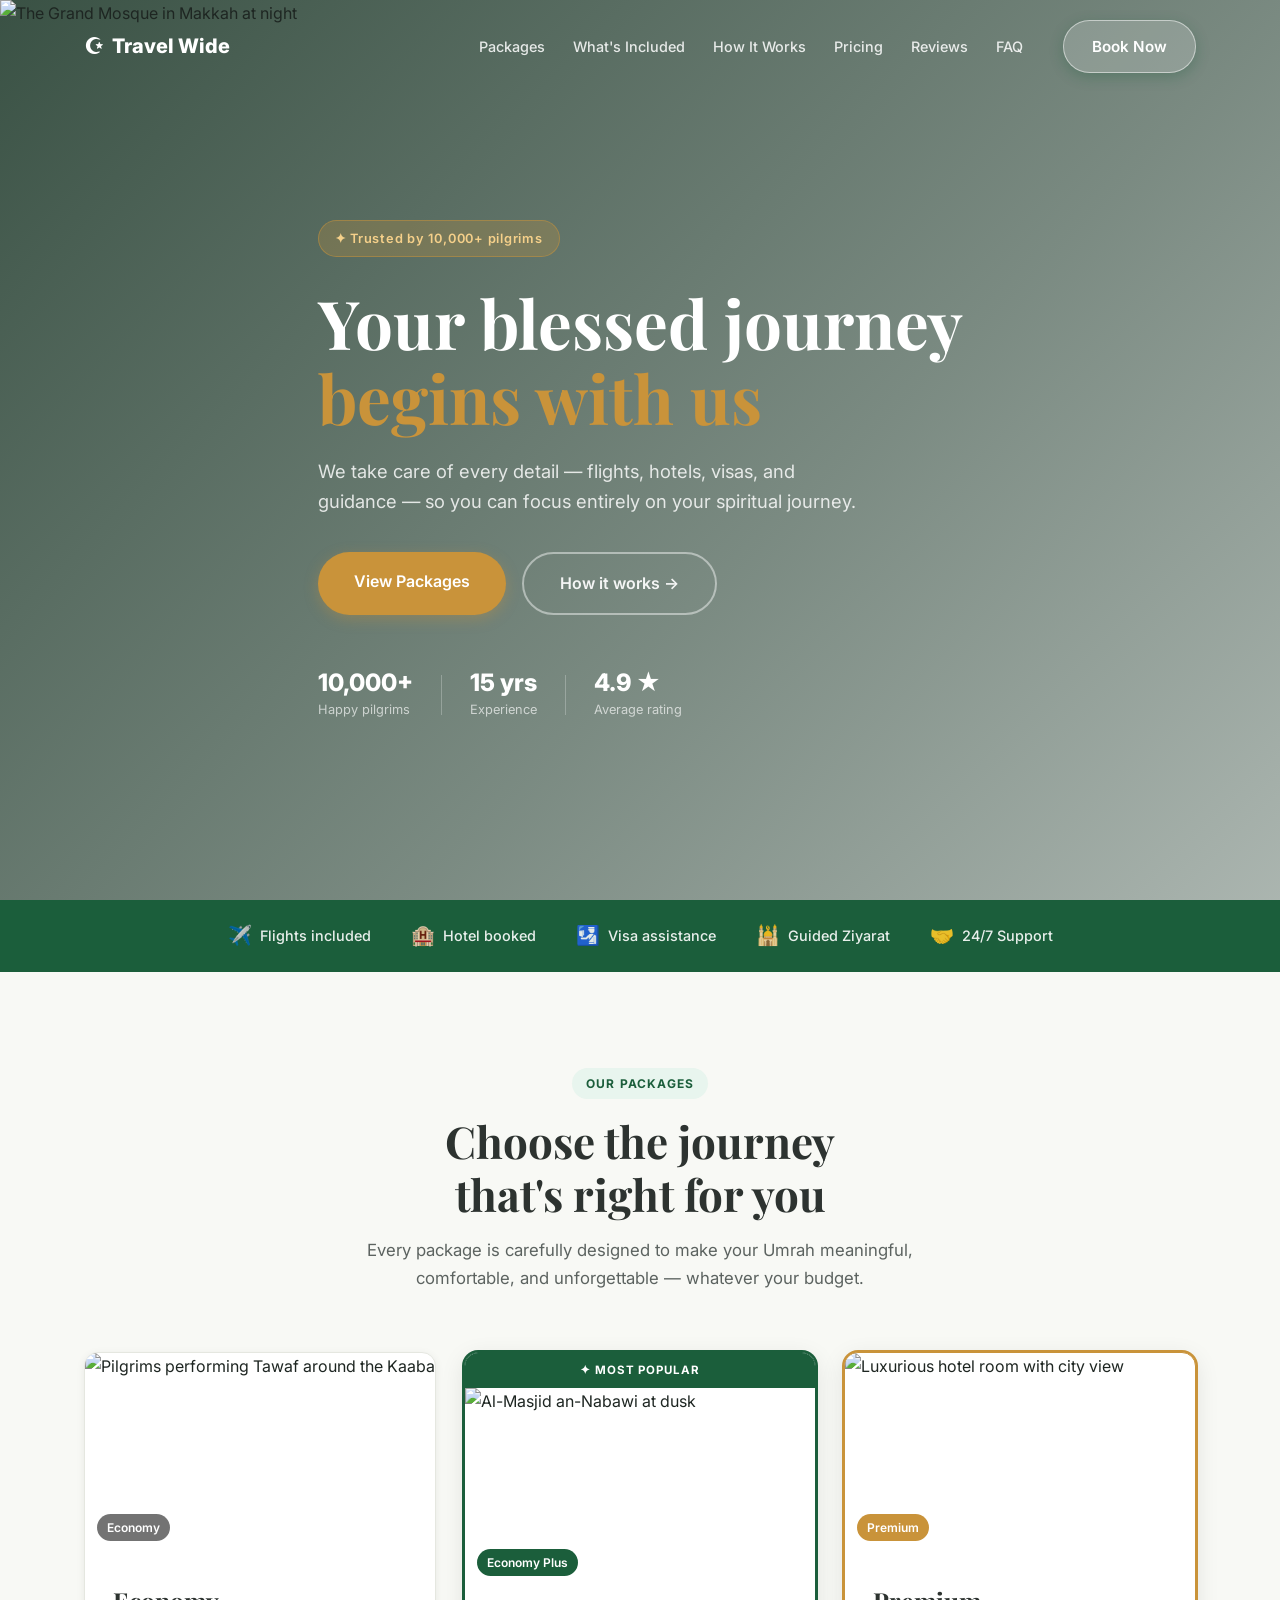
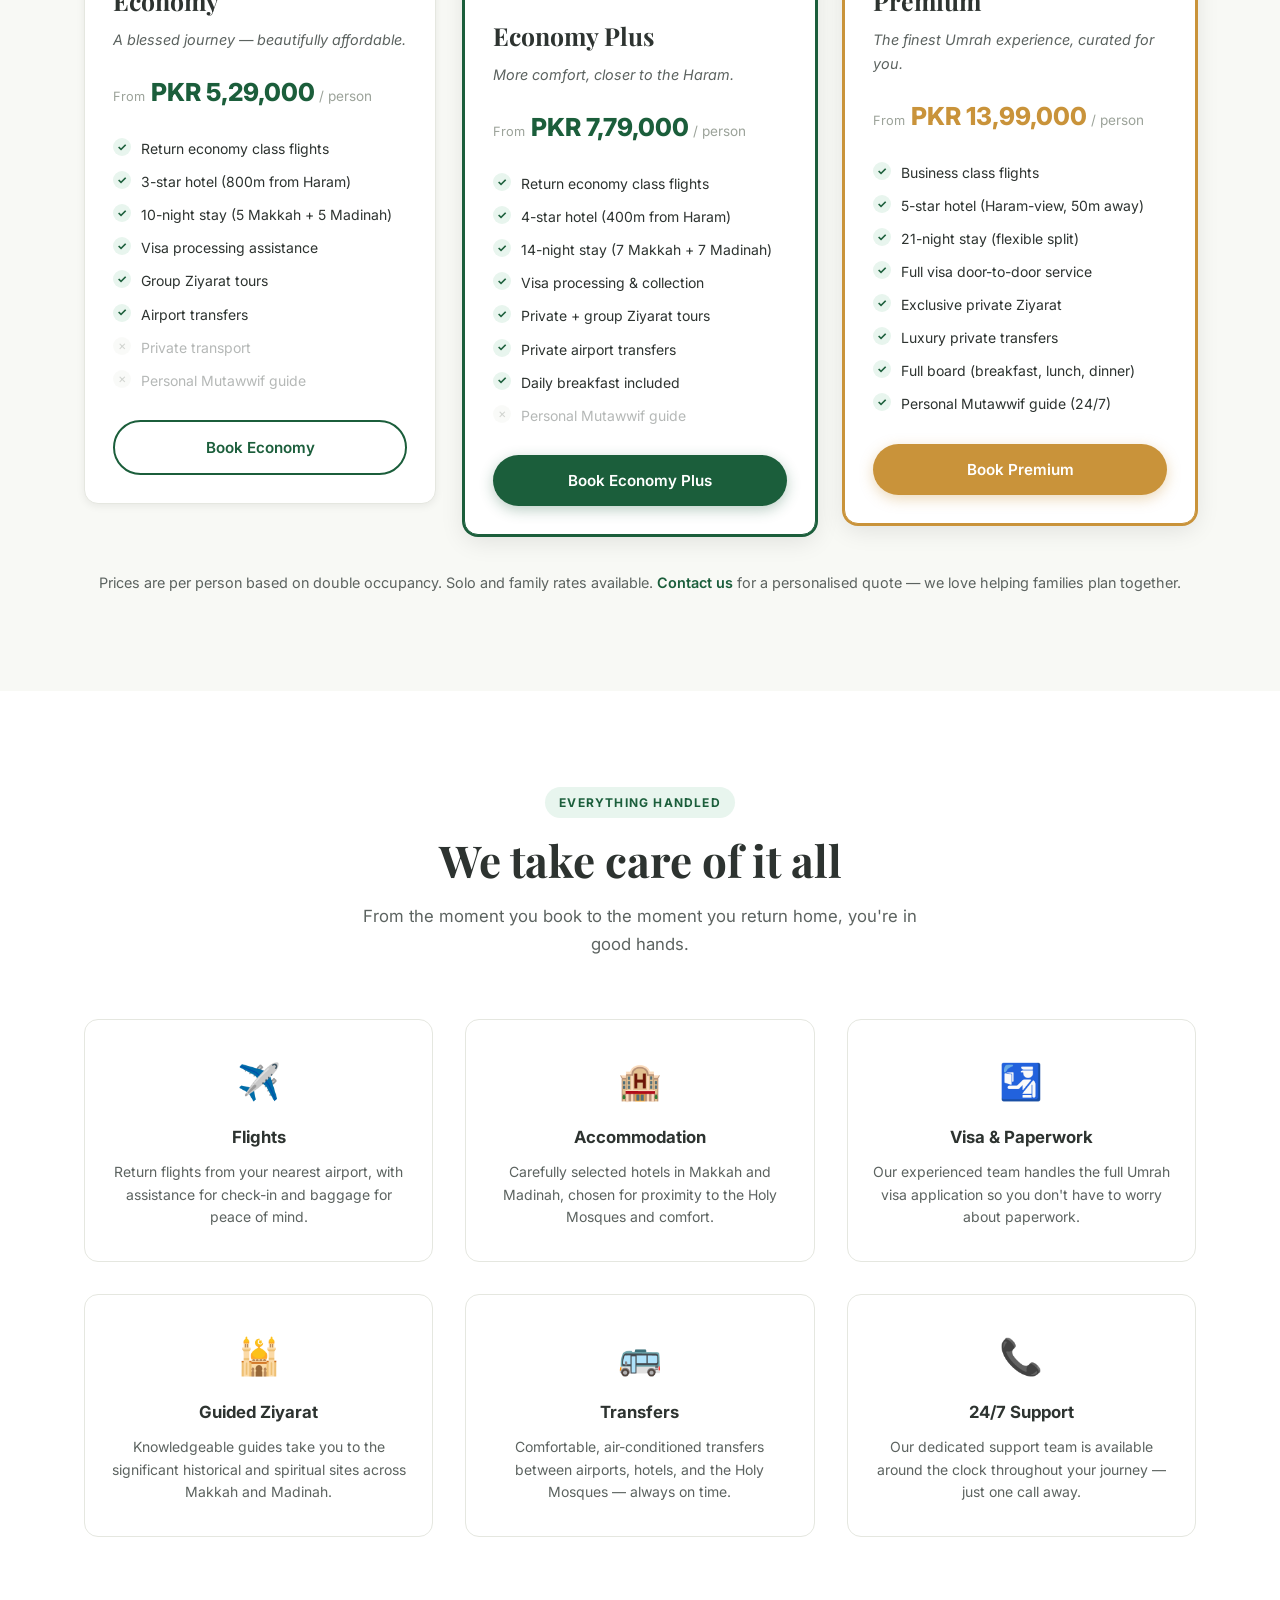
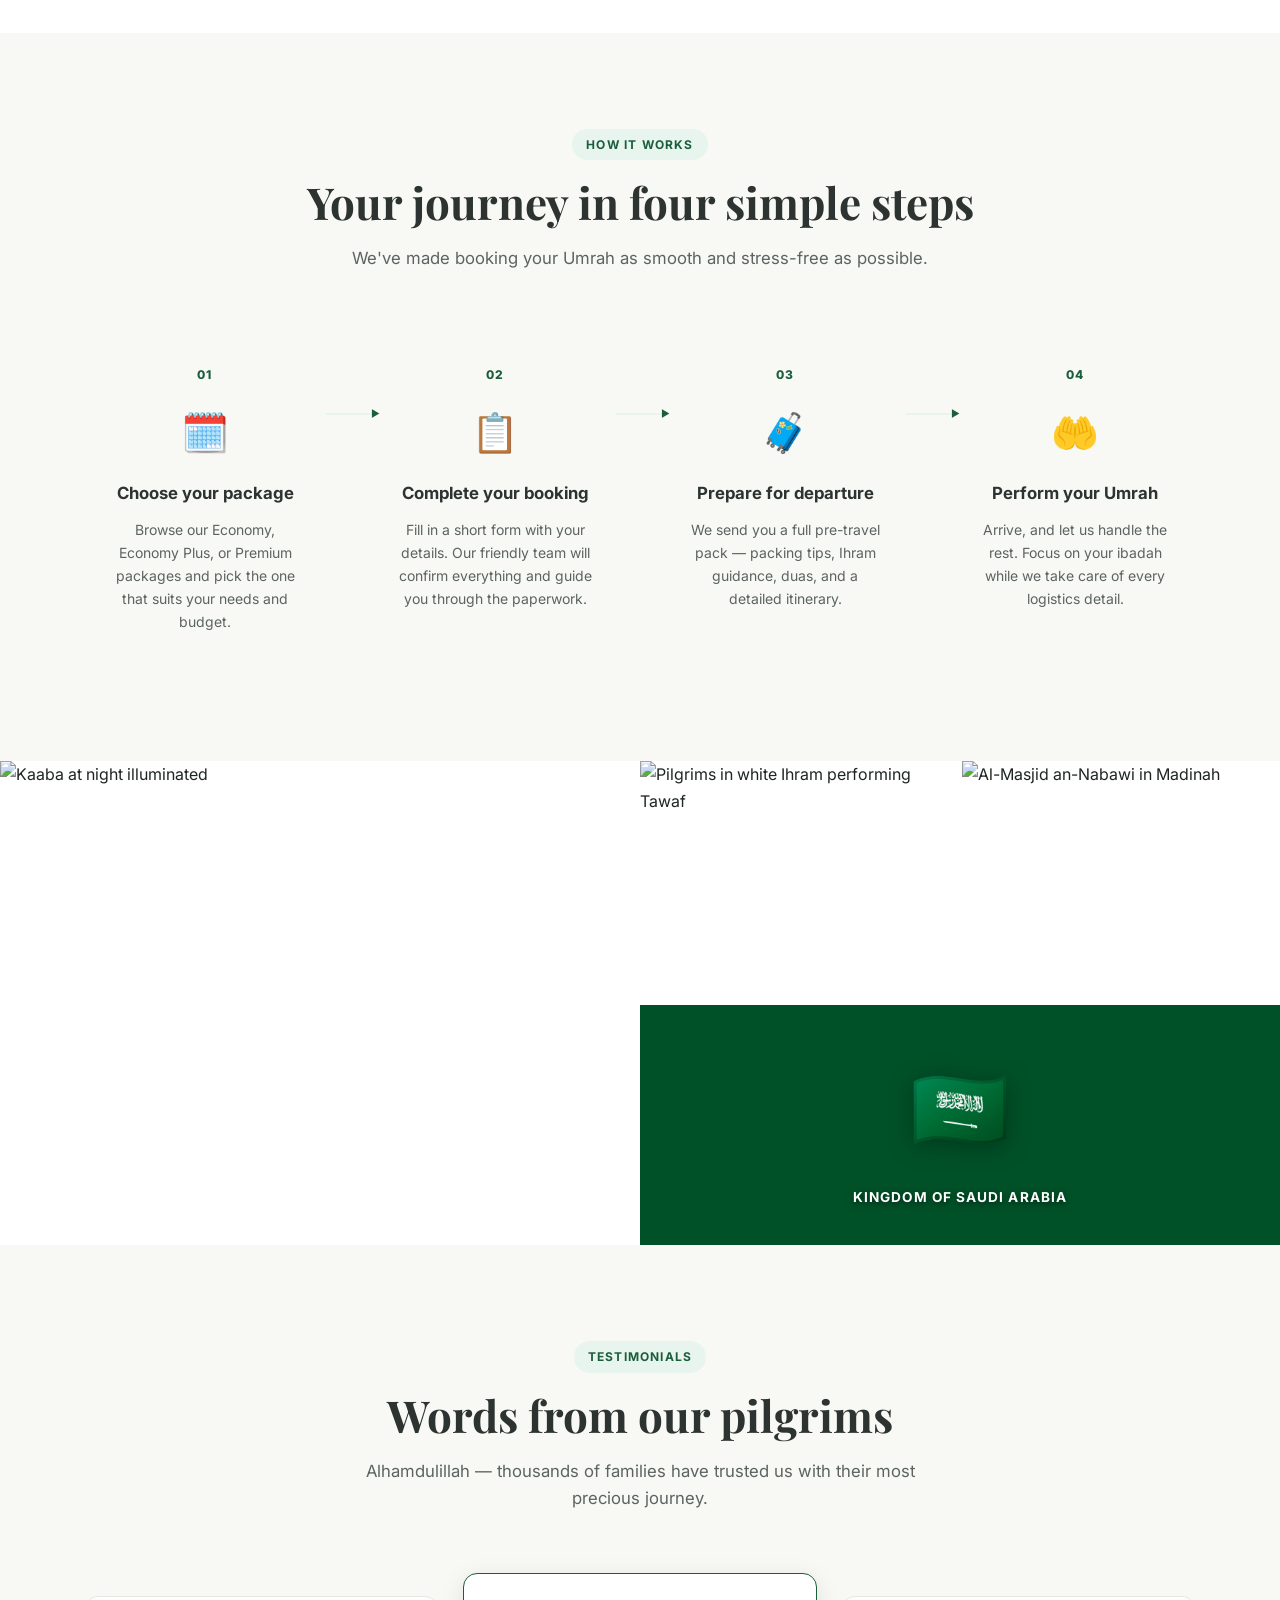
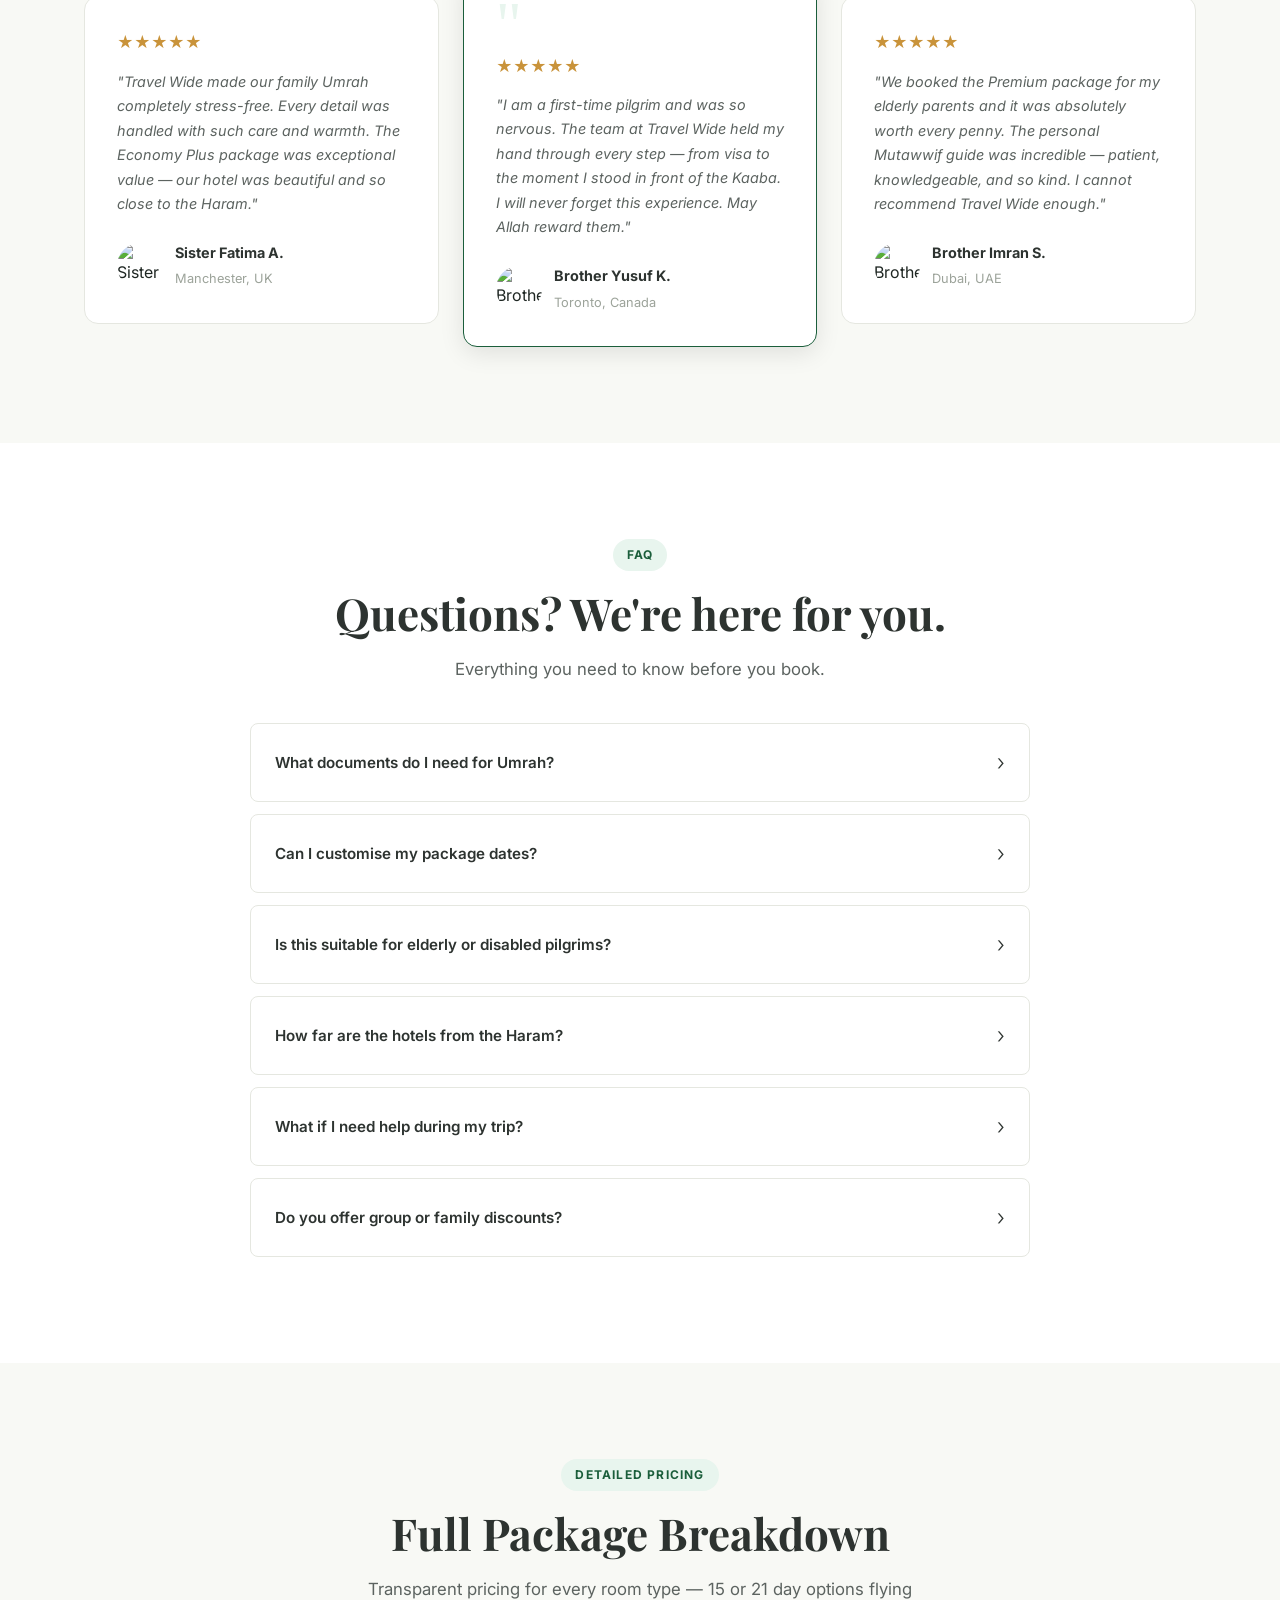
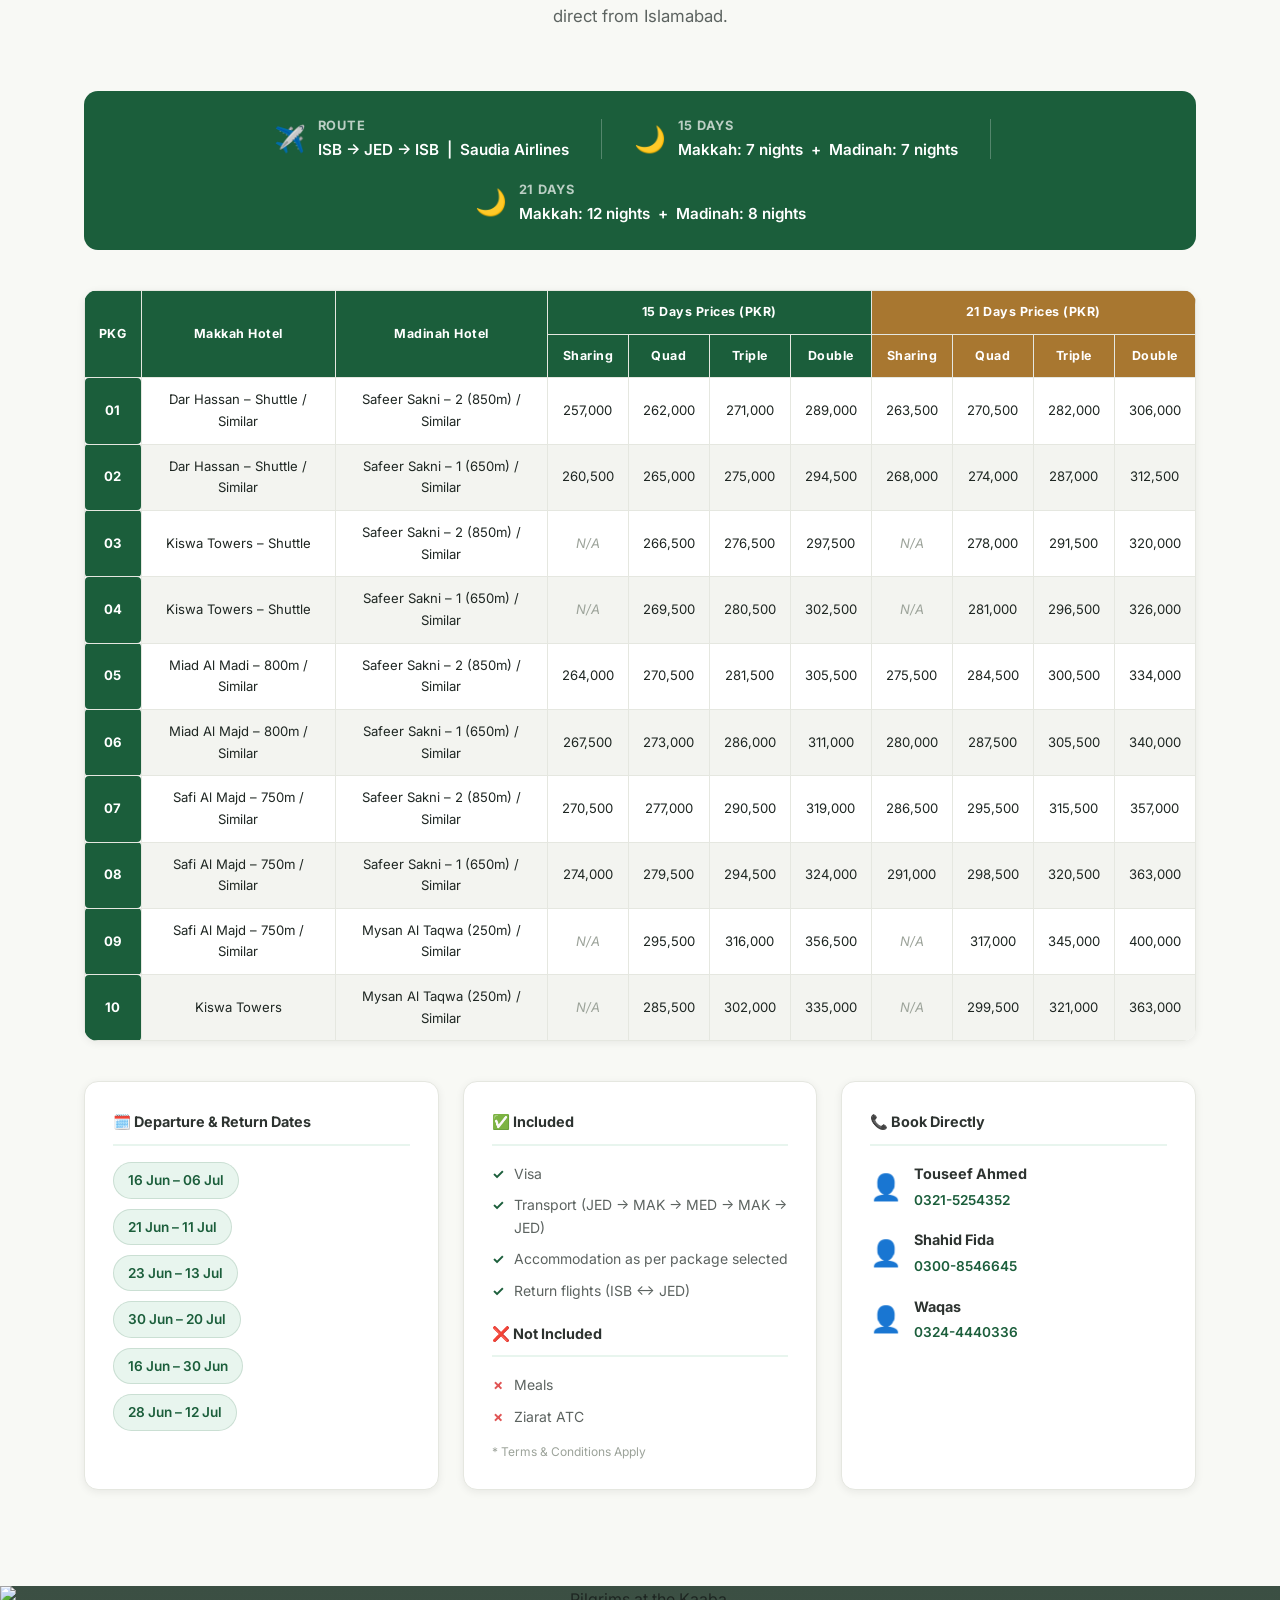
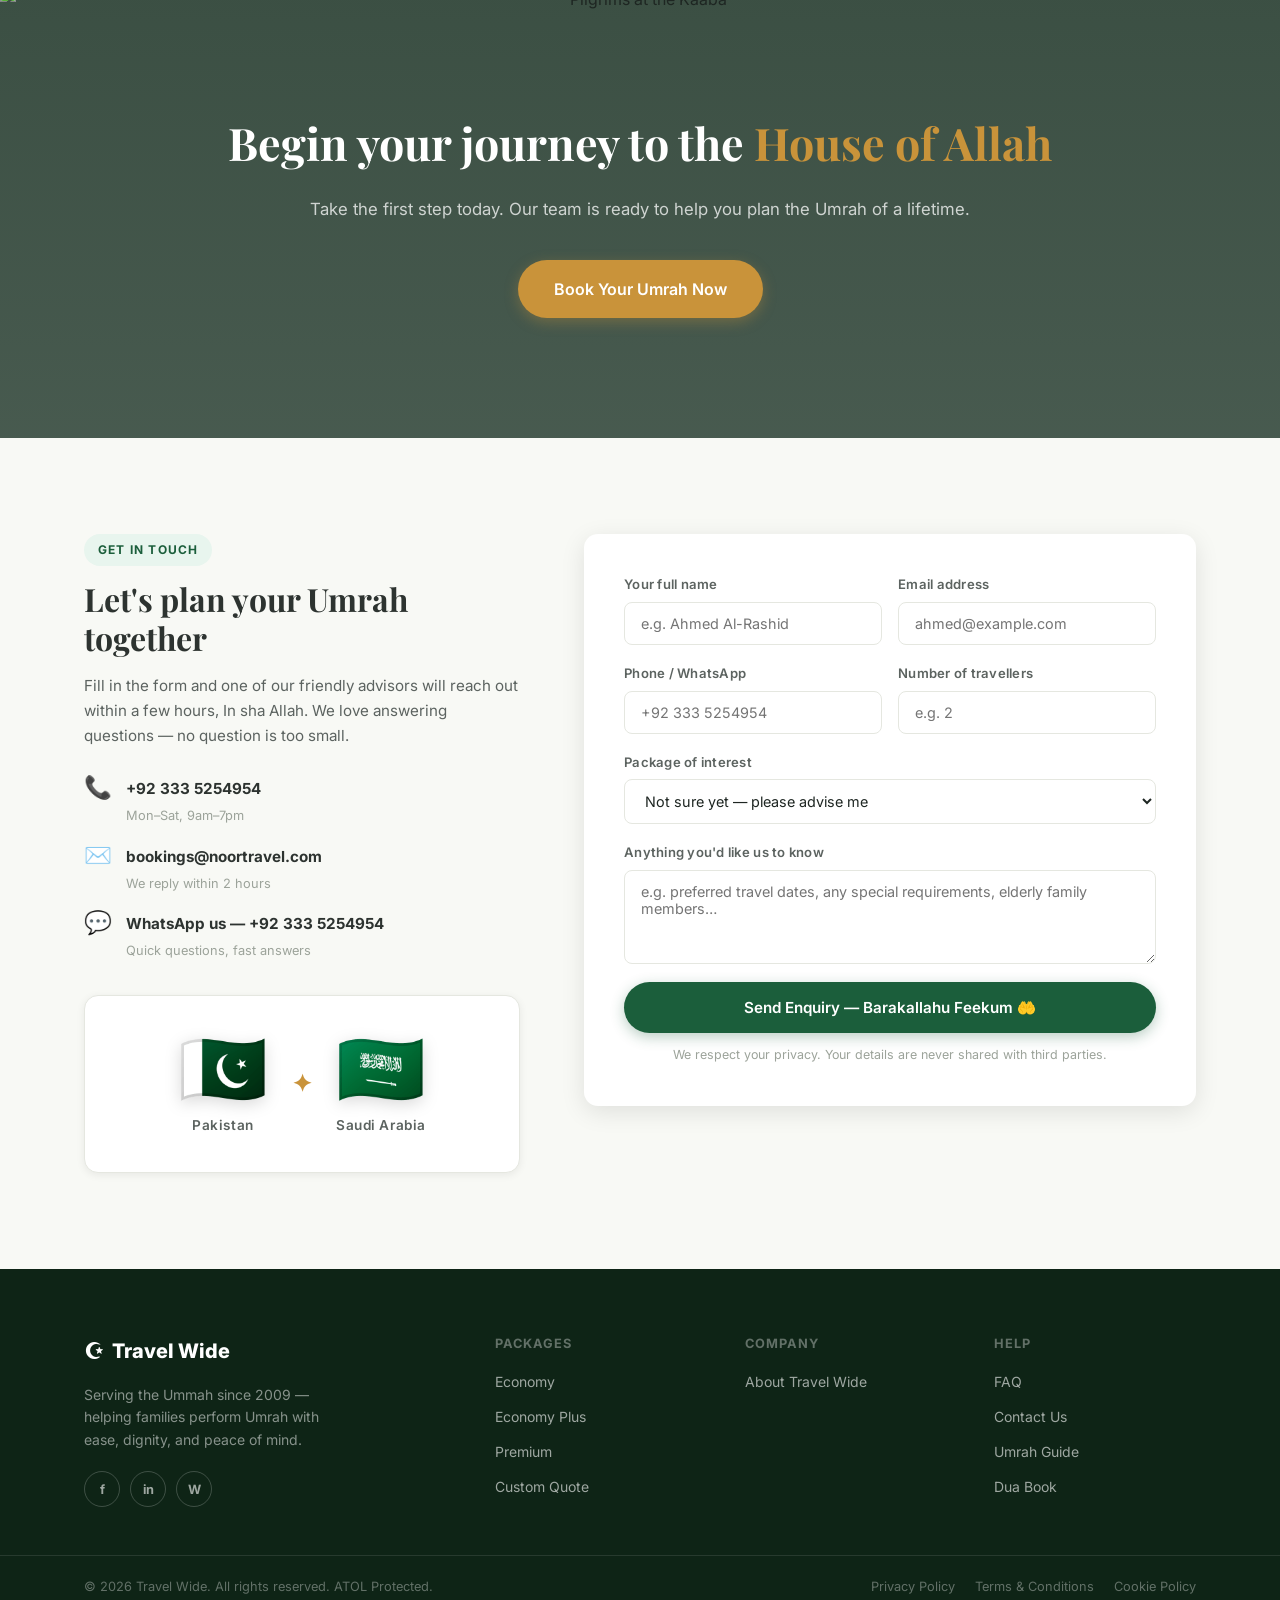
==== commit f3440990: "Use real Saudi Arabia flag image as gallery item background https://claude.ai/code/session_01D6C2UbY" ====
--- a/index.html
+++ b/index.html
@@ -318,7 +318,7 @@
         <div class="gallery-caption">Al-Masjid an-Nabawi, Madinah</div>
       </div>
       <div class="gallery-item g-wide">
-        <div class="gallery-flag-wrap">
+        <div class="gallery-flag-wrap" style="background-image: url('https://flagcdn.com/w1280/sa.png'); background-size: cover; background-position: center;">
           <span class="gallery-flag-emoji">🇸🇦</span>
           <span class="gallery-flag-text">Kingdom of Saudi Arabia</span>
         </div>
--- a/styles.css
+++ b/styles.css
@@ -527,22 +527,36 @@
 .gallery-flag-wrap {
   width: 100%; height: 100%;
   background: #006c35;
+  background-size: cover;
+  background-position: center;
   display: flex;
   flex-direction: column;
   align-items: center;
   justify-content: center;
   gap: 12px;
+  position: relative;
+}
+.gallery-flag-wrap::after {
+  content: '';
+  position: absolute;
+  inset: 0;
+  background: rgba(0,0,0,.25);
 }
 .gallery-flag-emoji {
   font-size: 5rem;
   filter: drop-shadow(0 4px 12px rgba(0,0,0,.3));
+  position: relative;
+  z-index: 1;
 }
 .gallery-flag-text {
   font-size: .85rem;
-  font-weight: 600;
-  color: rgba(255,255,255,.85);
-  letter-spacing: .05em;
+  font-weight: 700;
+  color: #fff;
+  letter-spacing: .08em;
   text-transform: uppercase;
+  position: relative;
+  z-index: 1;
+  text-shadow: 0 2px 6px rgba(0,0,0,.5);
 }
 .gallery-caption {
   position: absolute;
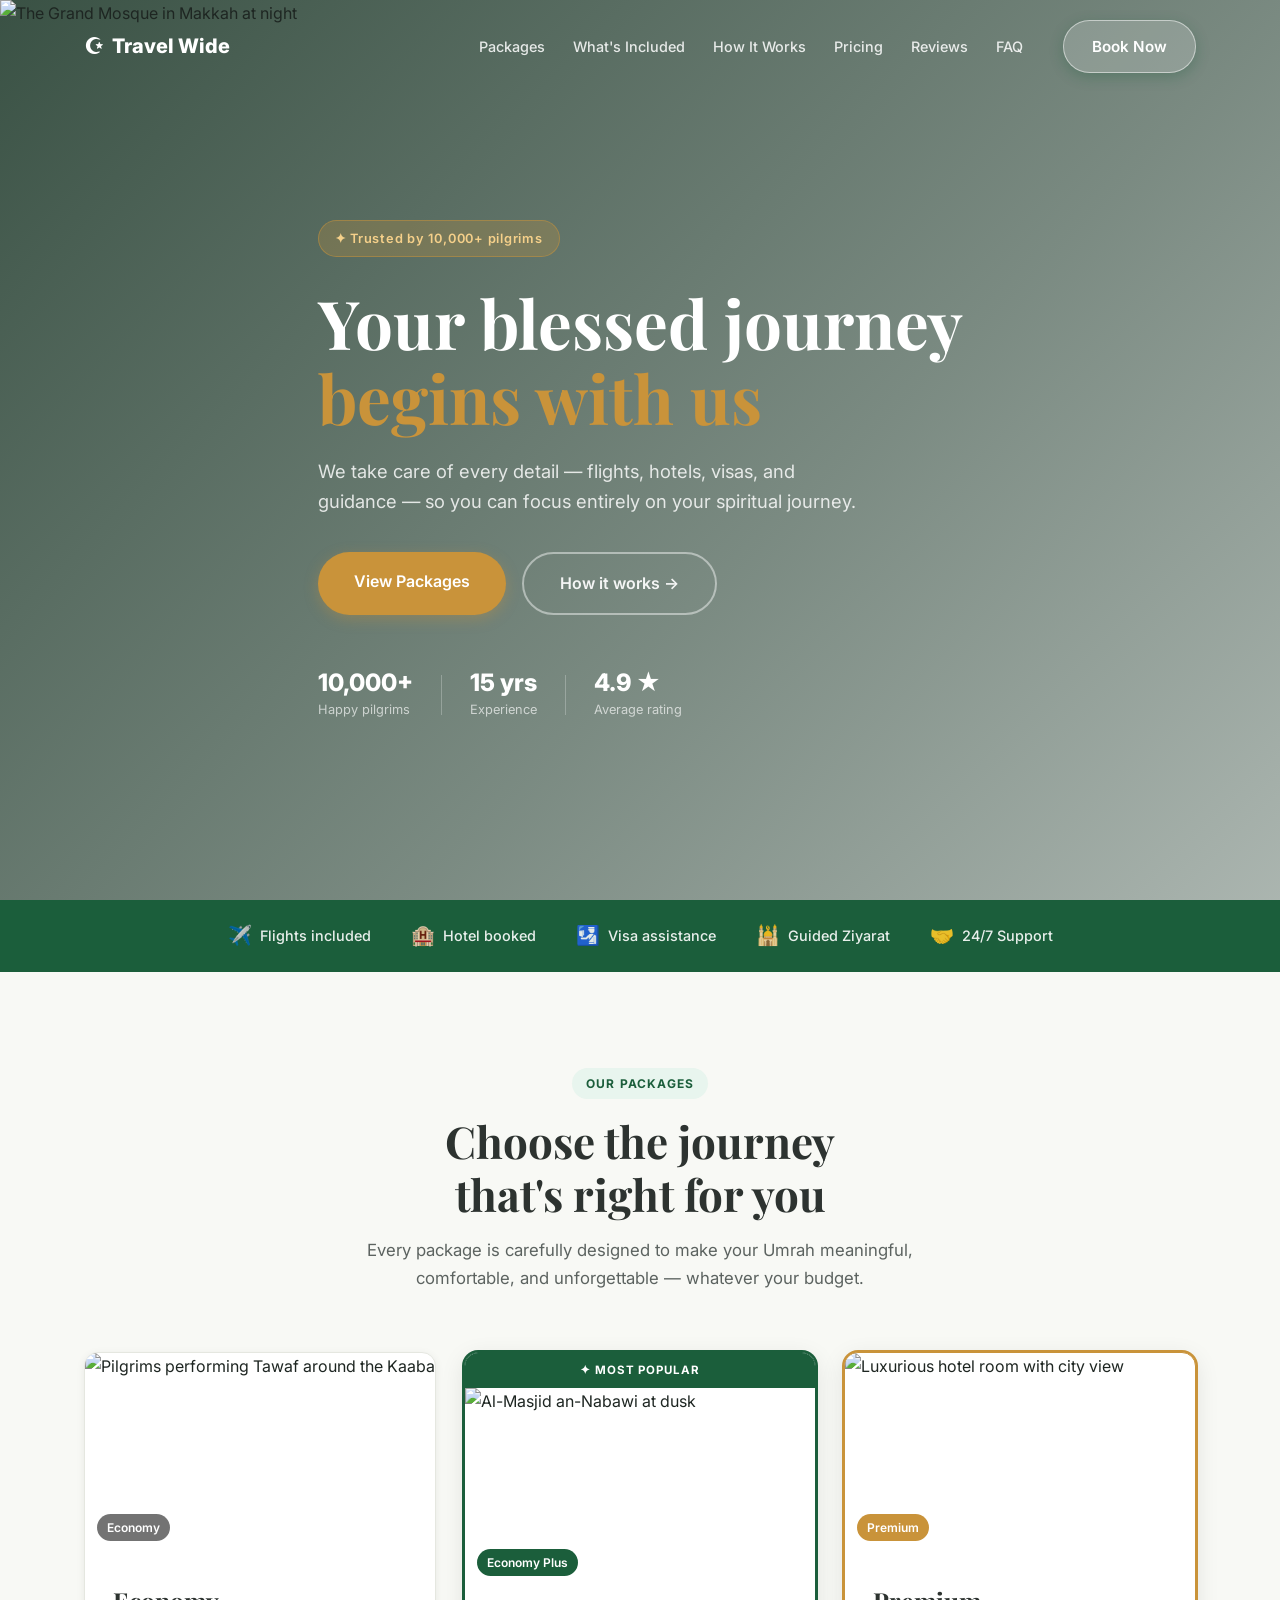
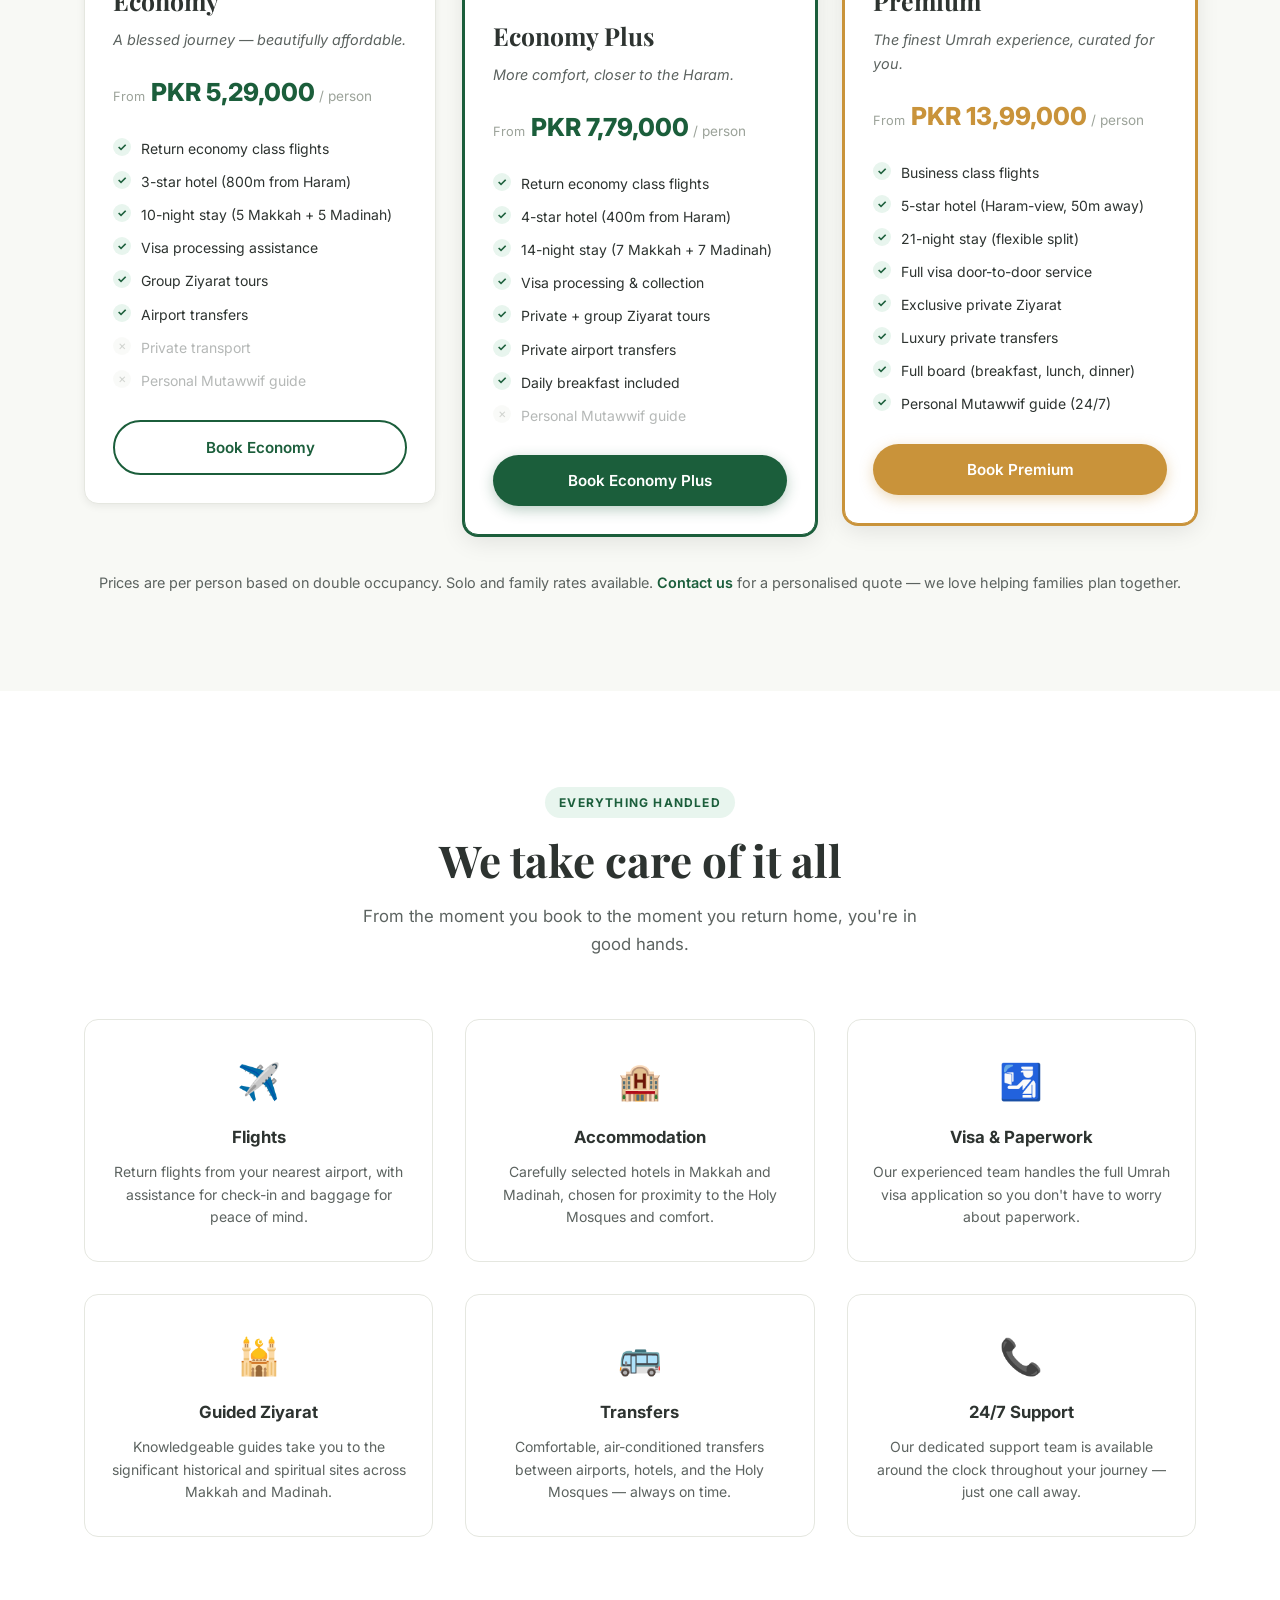
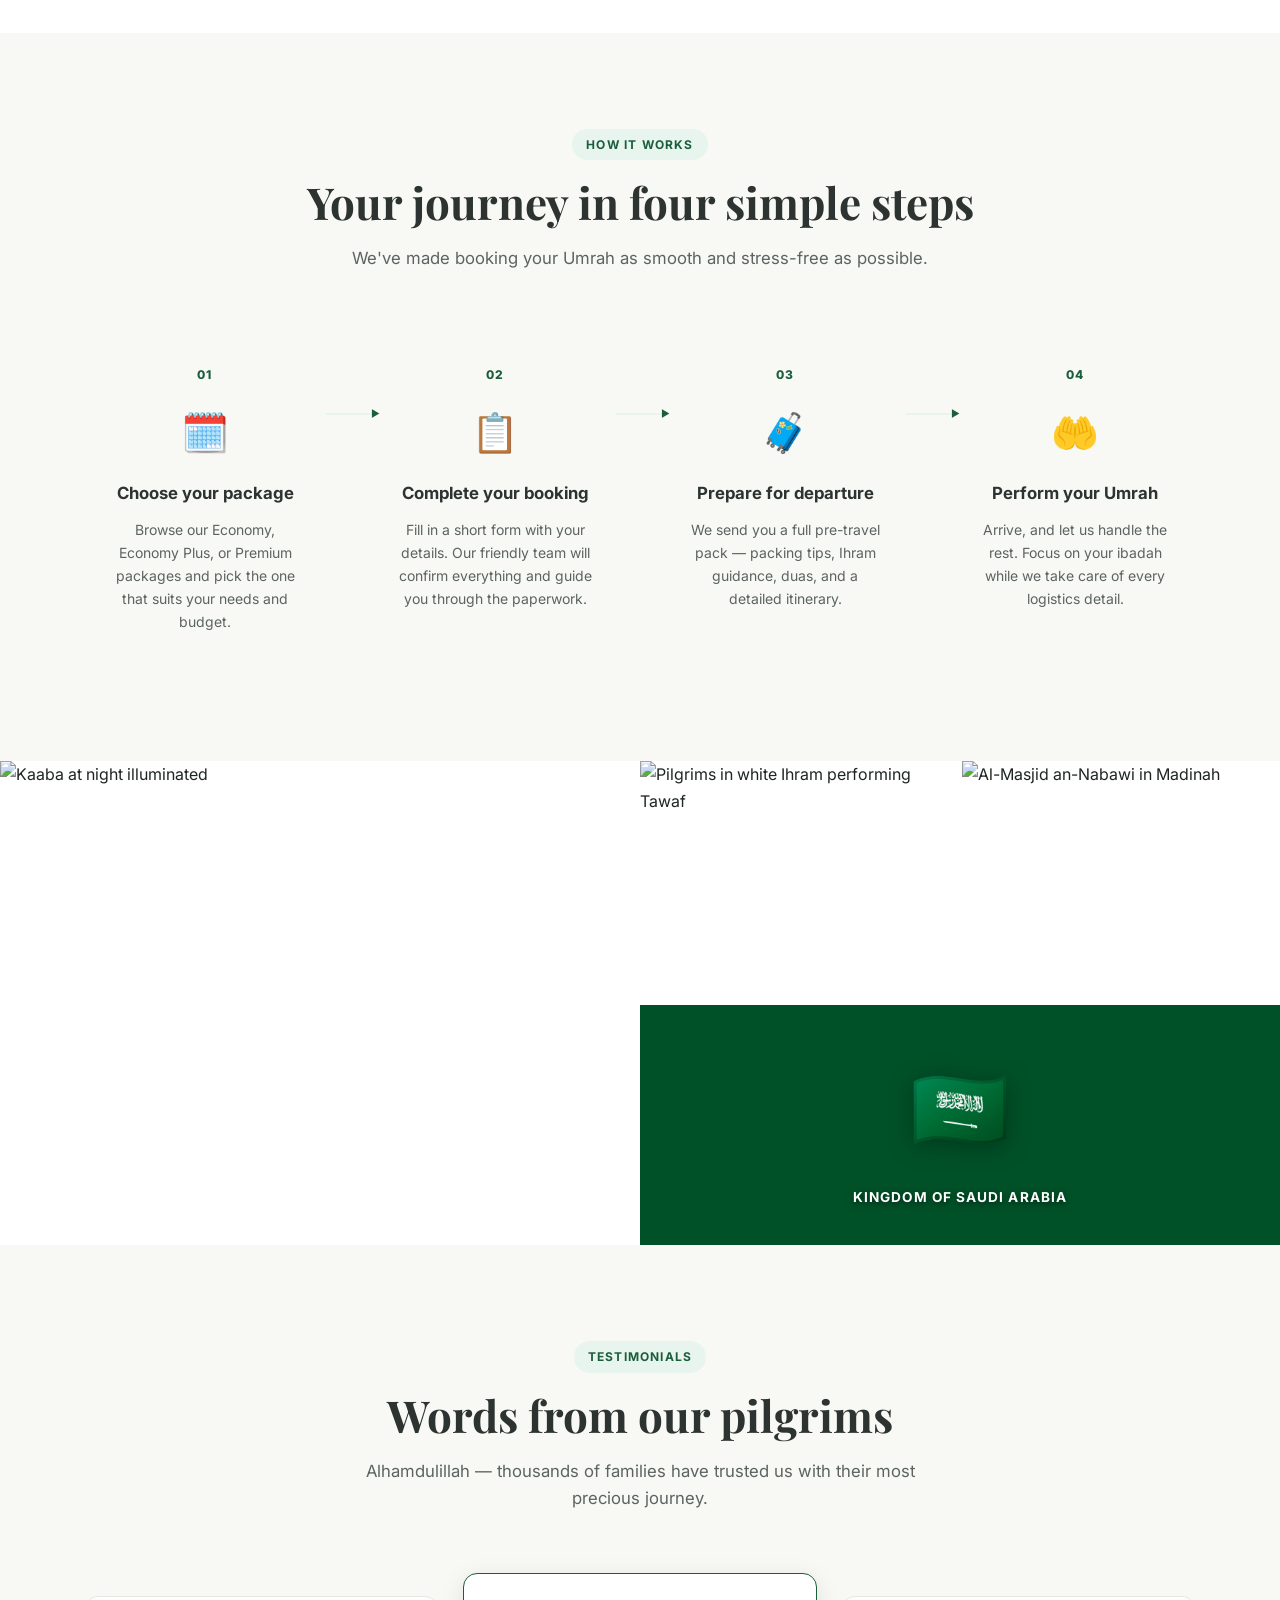
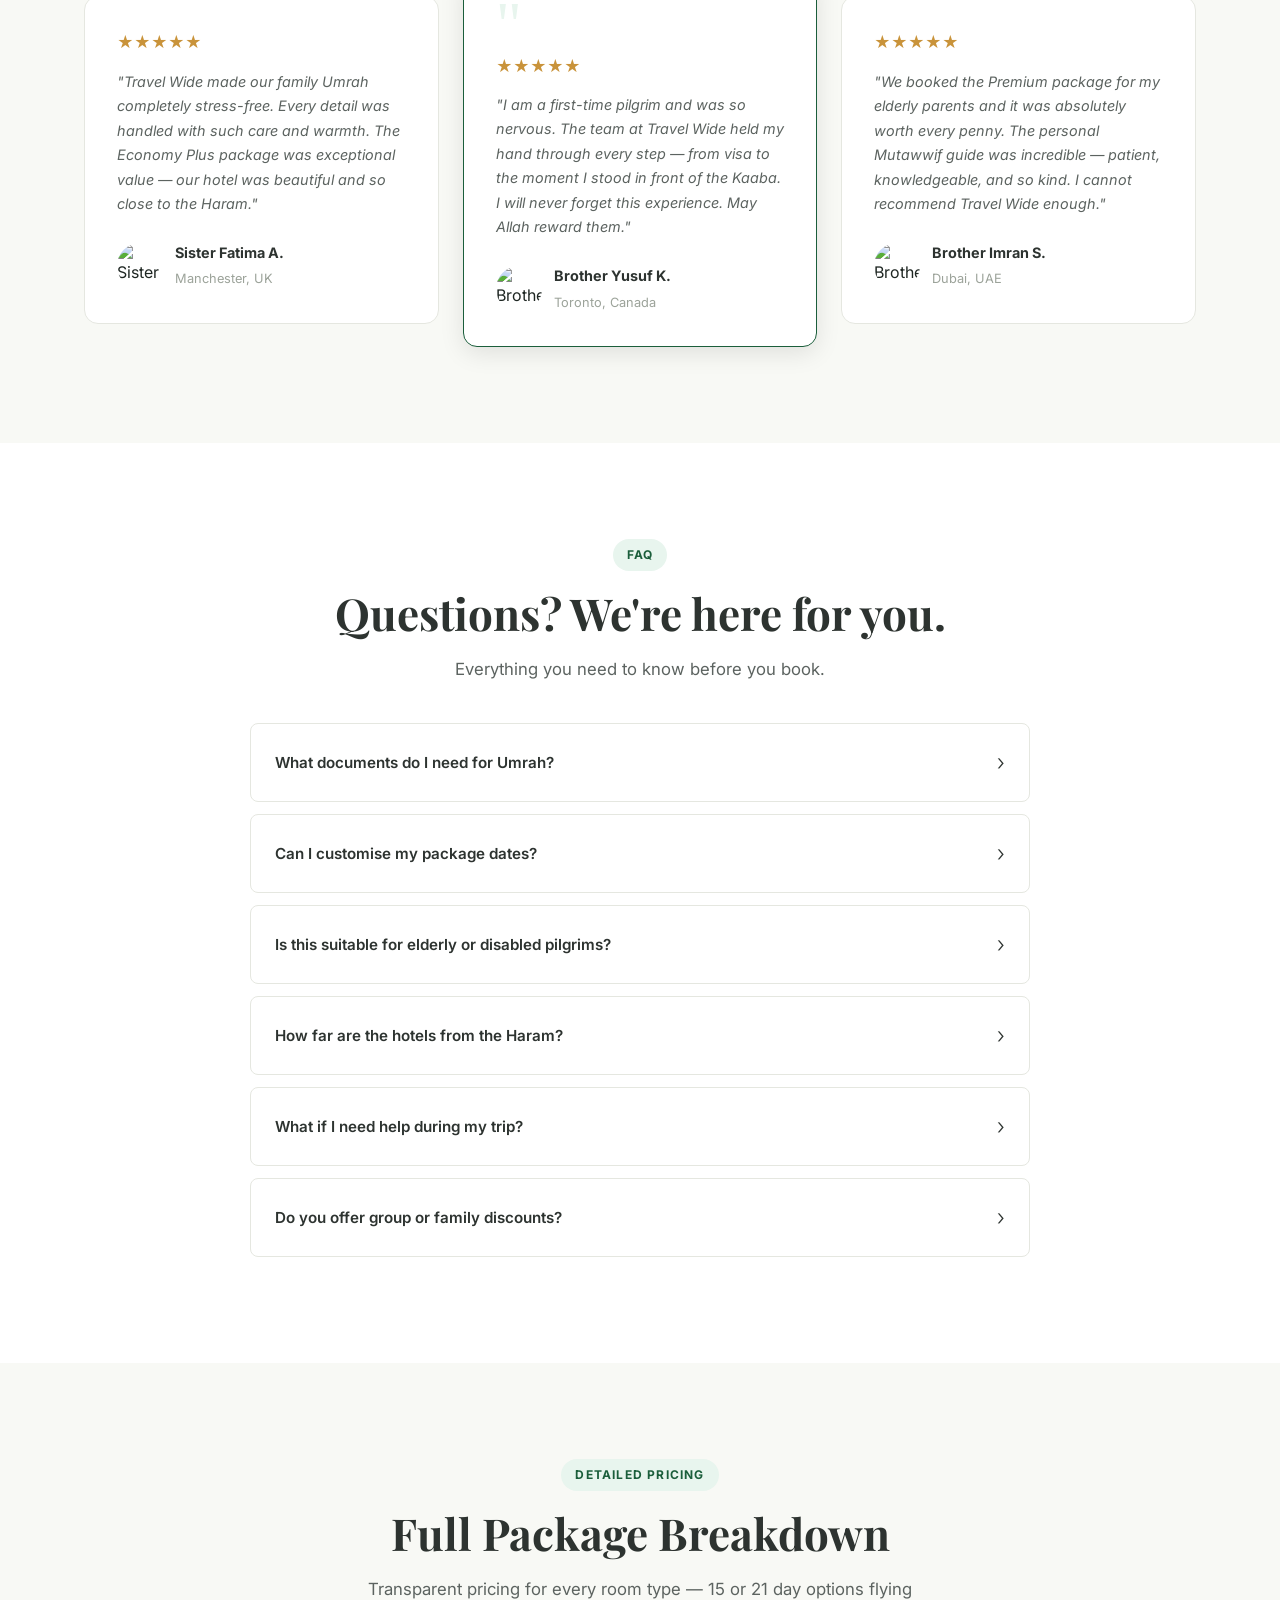
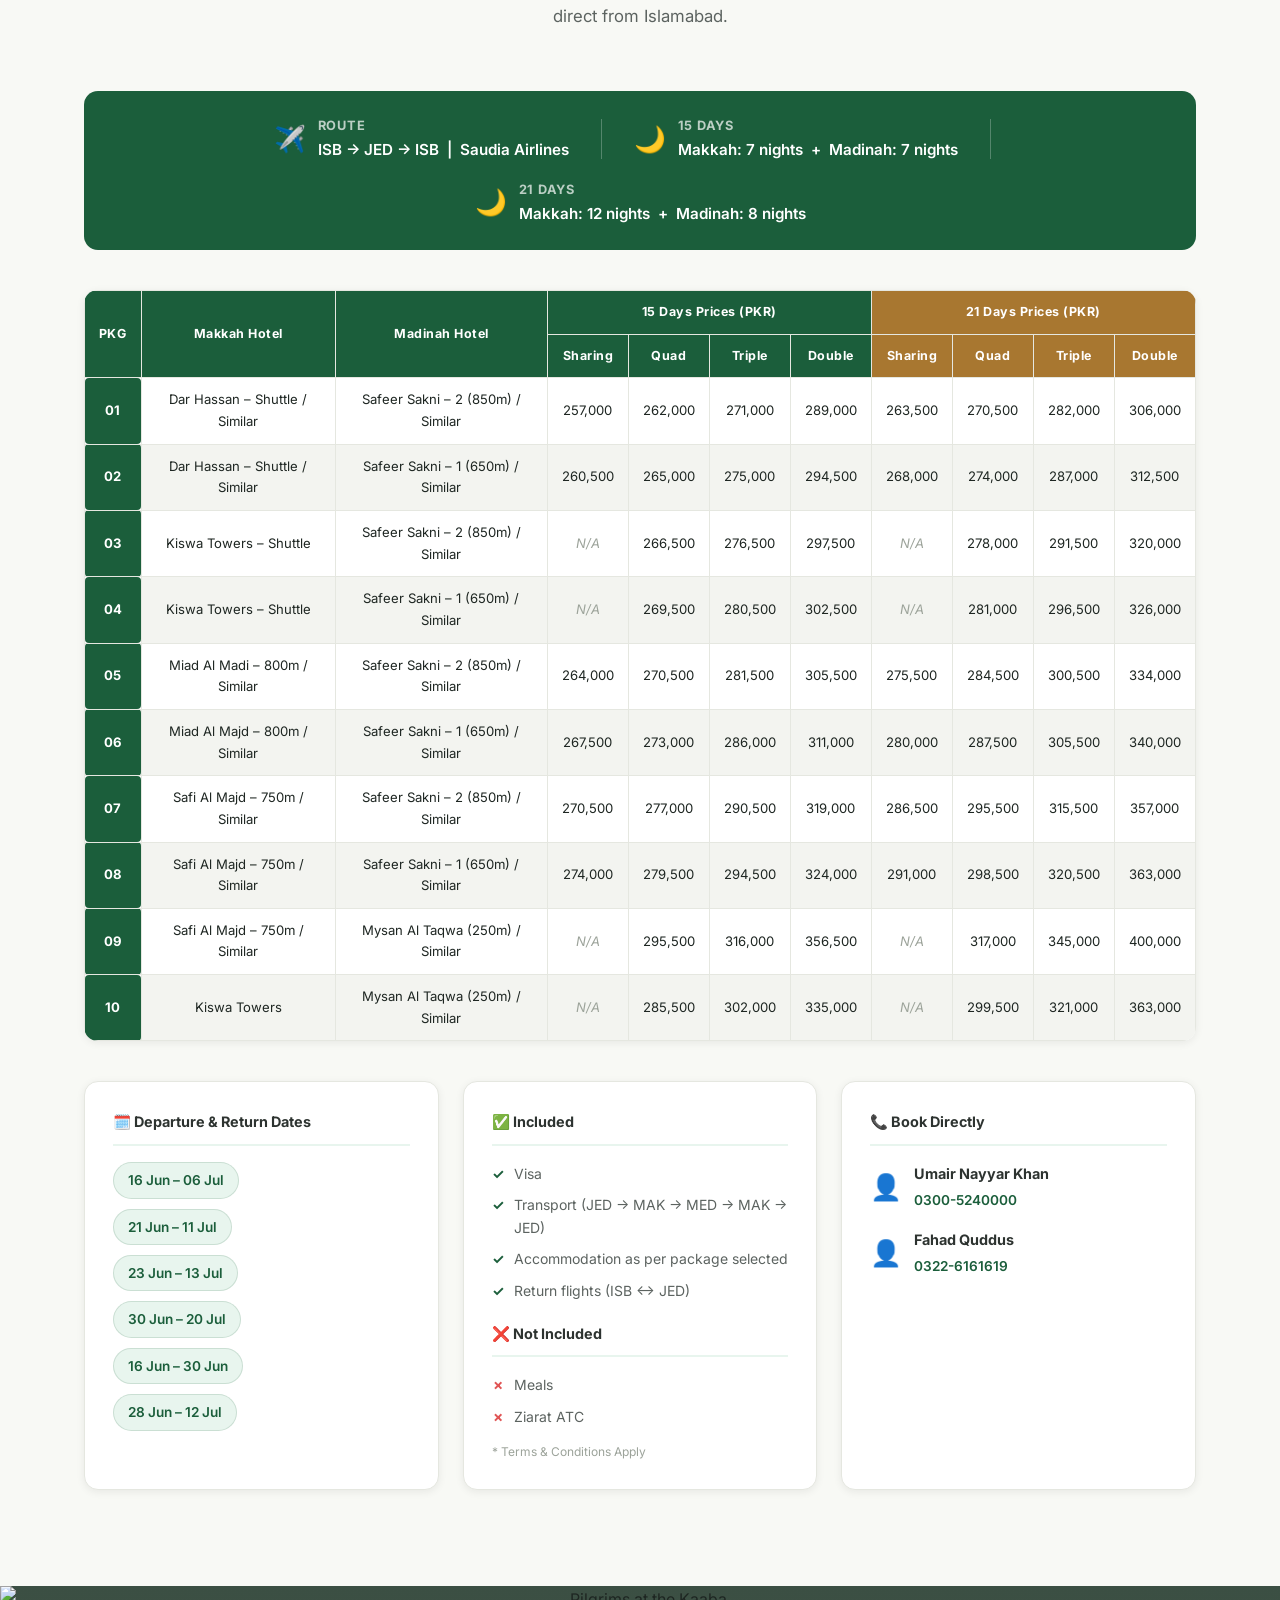
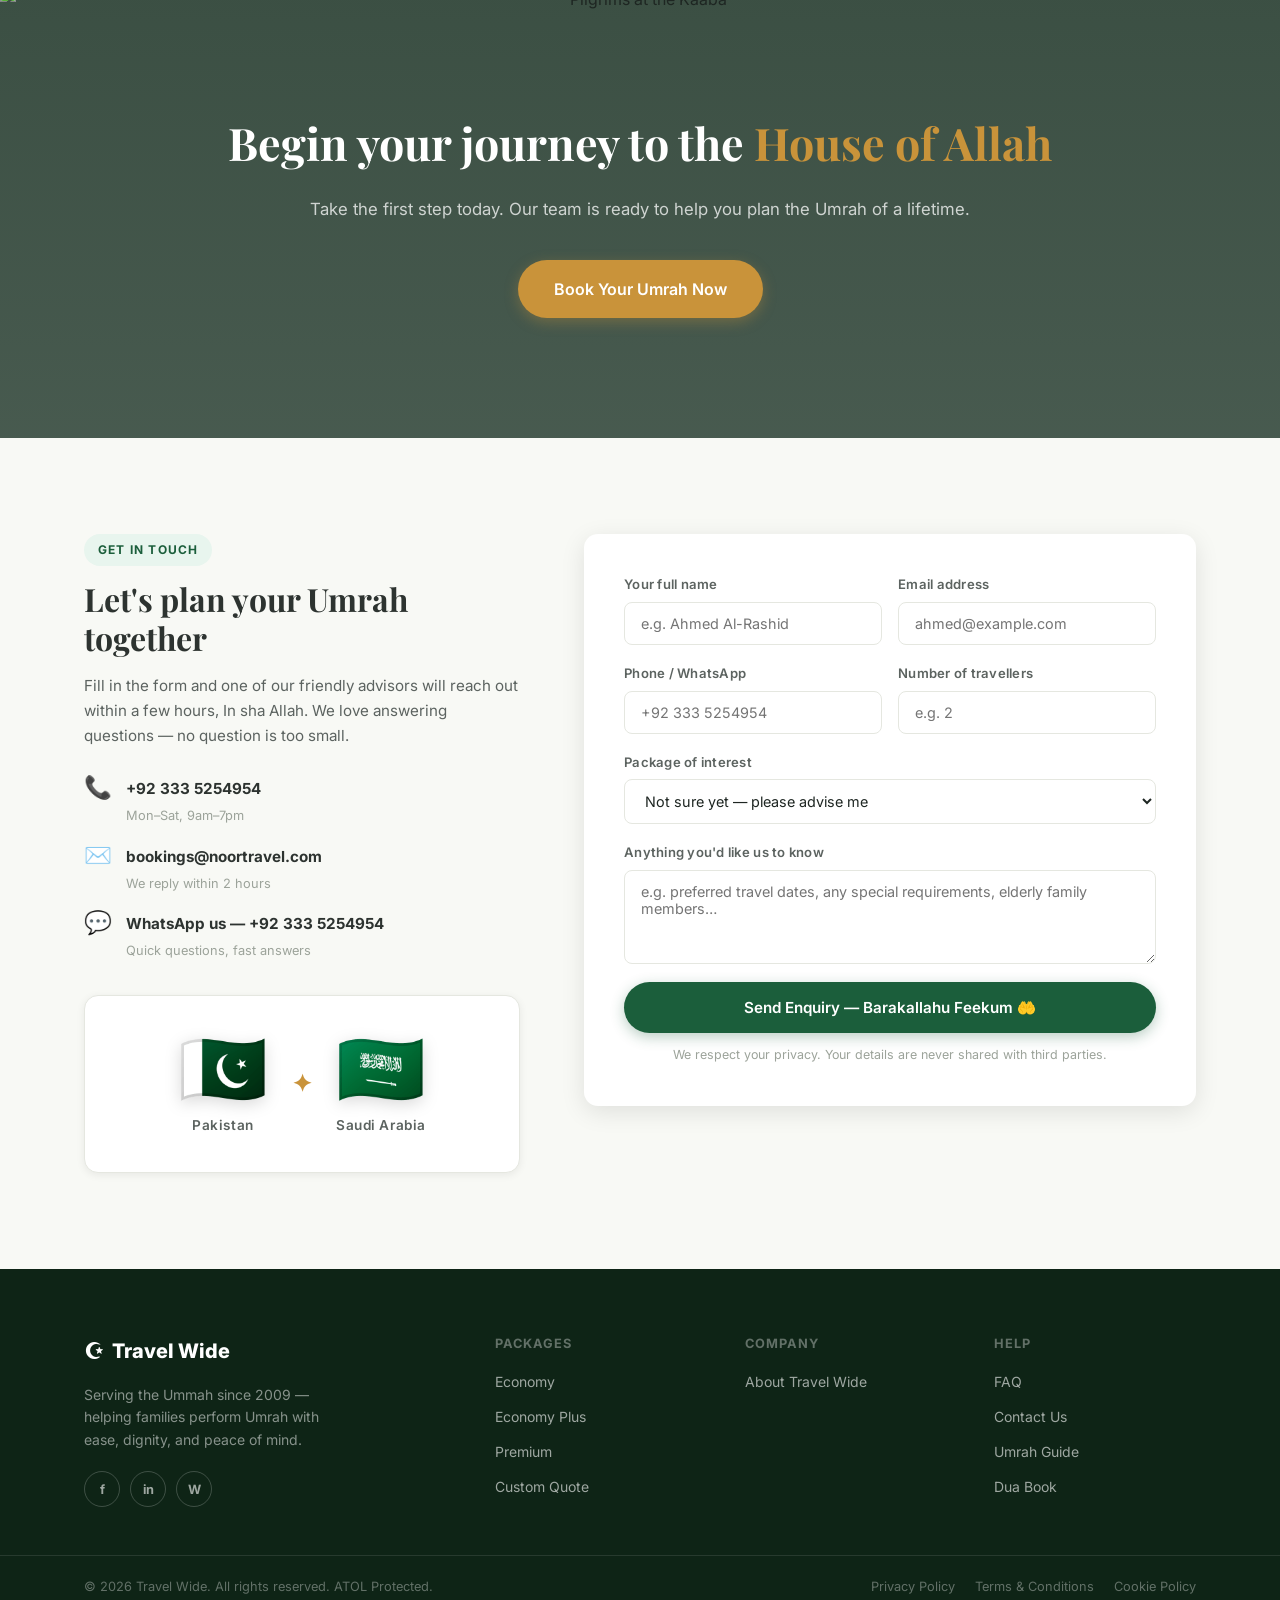
==== commit c9e6492a: "Update Book Directly contacts to Umair Nayyar Khan and Fahad Quddus https://claude.ai/code/session_0" ====
--- a/index.html
+++ b/index.html
@@ -614,22 +614,15 @@
             <li class="agent">
               <span class="agent-icon">👤</span>
               <div>
-                <strong>Touseef Ahmed</strong>
-                <a href="tel:03215254352">0321-5254352</a>
+                <strong>Umair Nayyar Khan</strong>
+                <a href="tel:03005240000">0300-5240000</a>
               </div>
             </li>
             <li class="agent">
               <span class="agent-icon">👤</span>
               <div>
-                <strong>Shahid Fida</strong>
-                <a href="tel:03008546645">0300-8546645</a>
-              </div>
-            </li>
-            <li class="agent">
-              <span class="agent-icon">👤</span>
-              <div>
-                <strong>Waqas</strong>
-                <a href="tel:03244440336">0324-4440336</a>
+                <strong>Fahad Quddus</strong>
+                <a href="tel:03226161619">0322-6161619</a>
               </div>
             </li>
           </ul>
